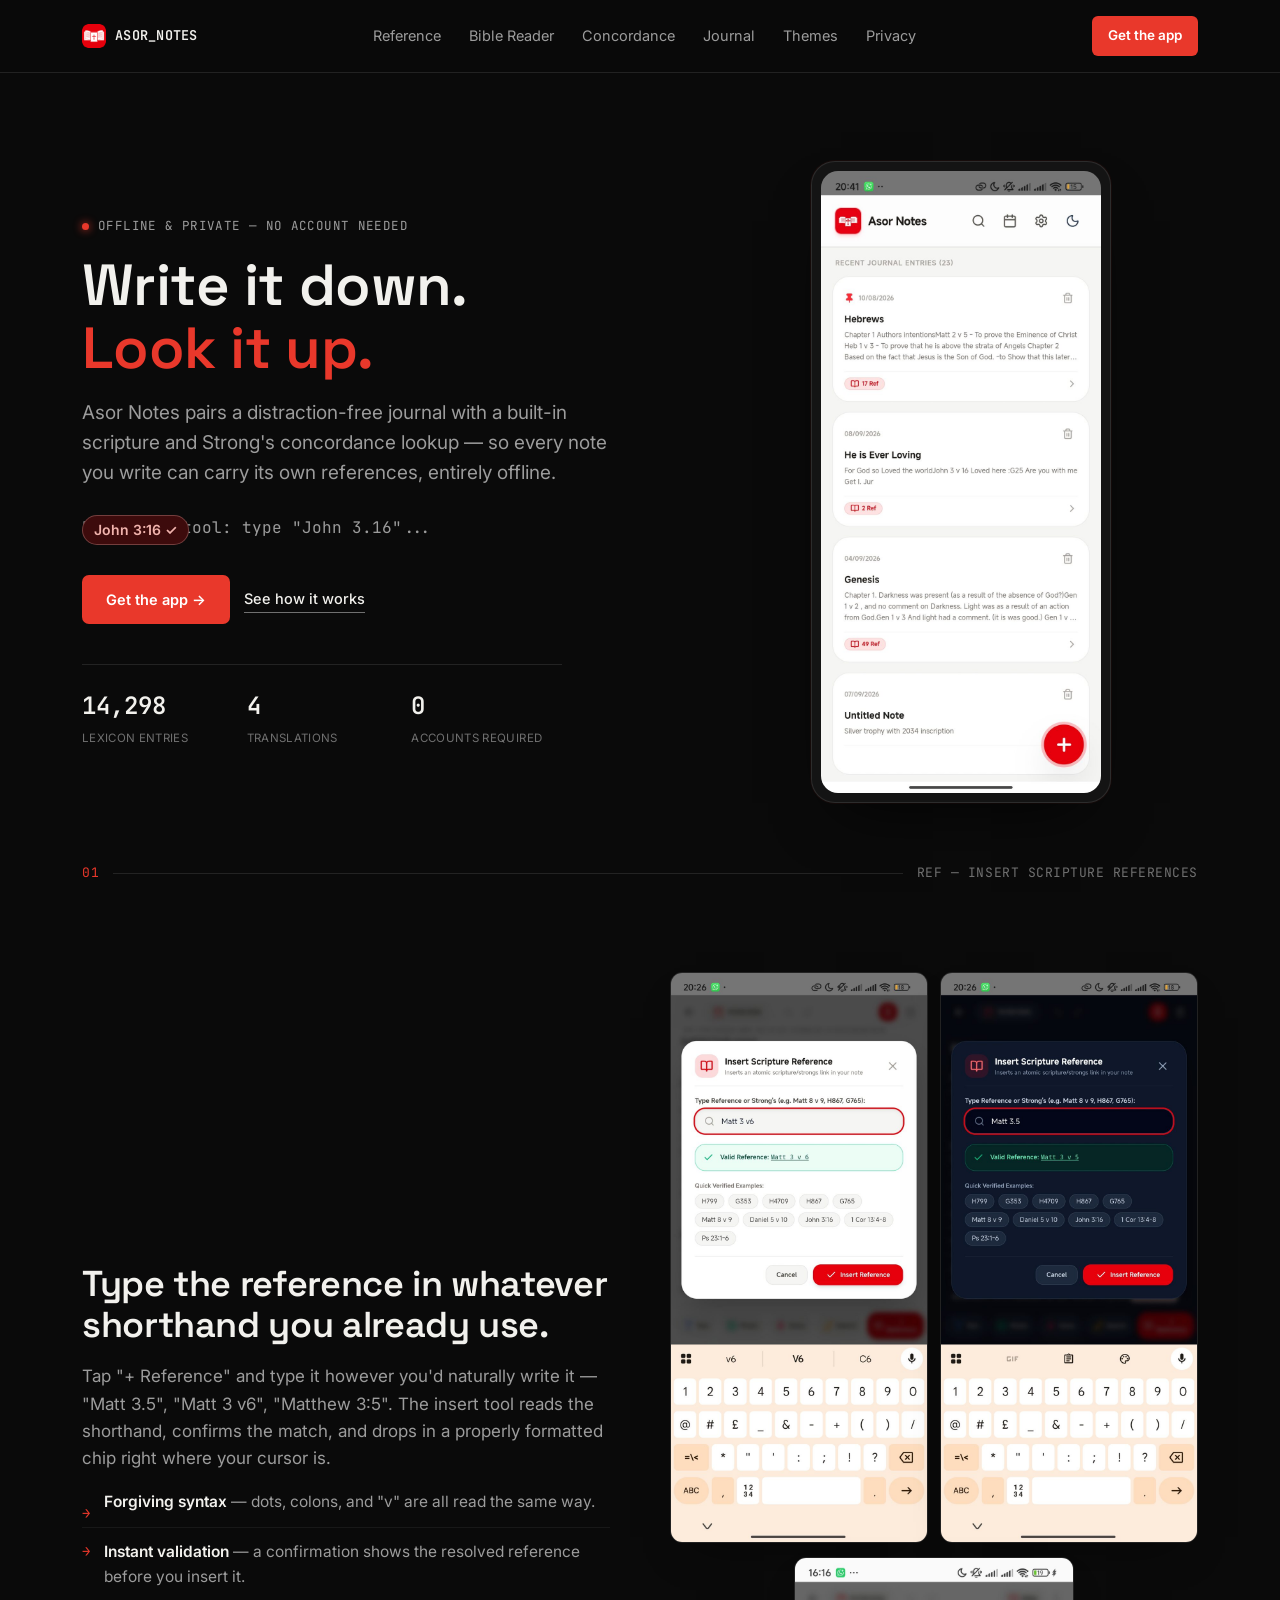
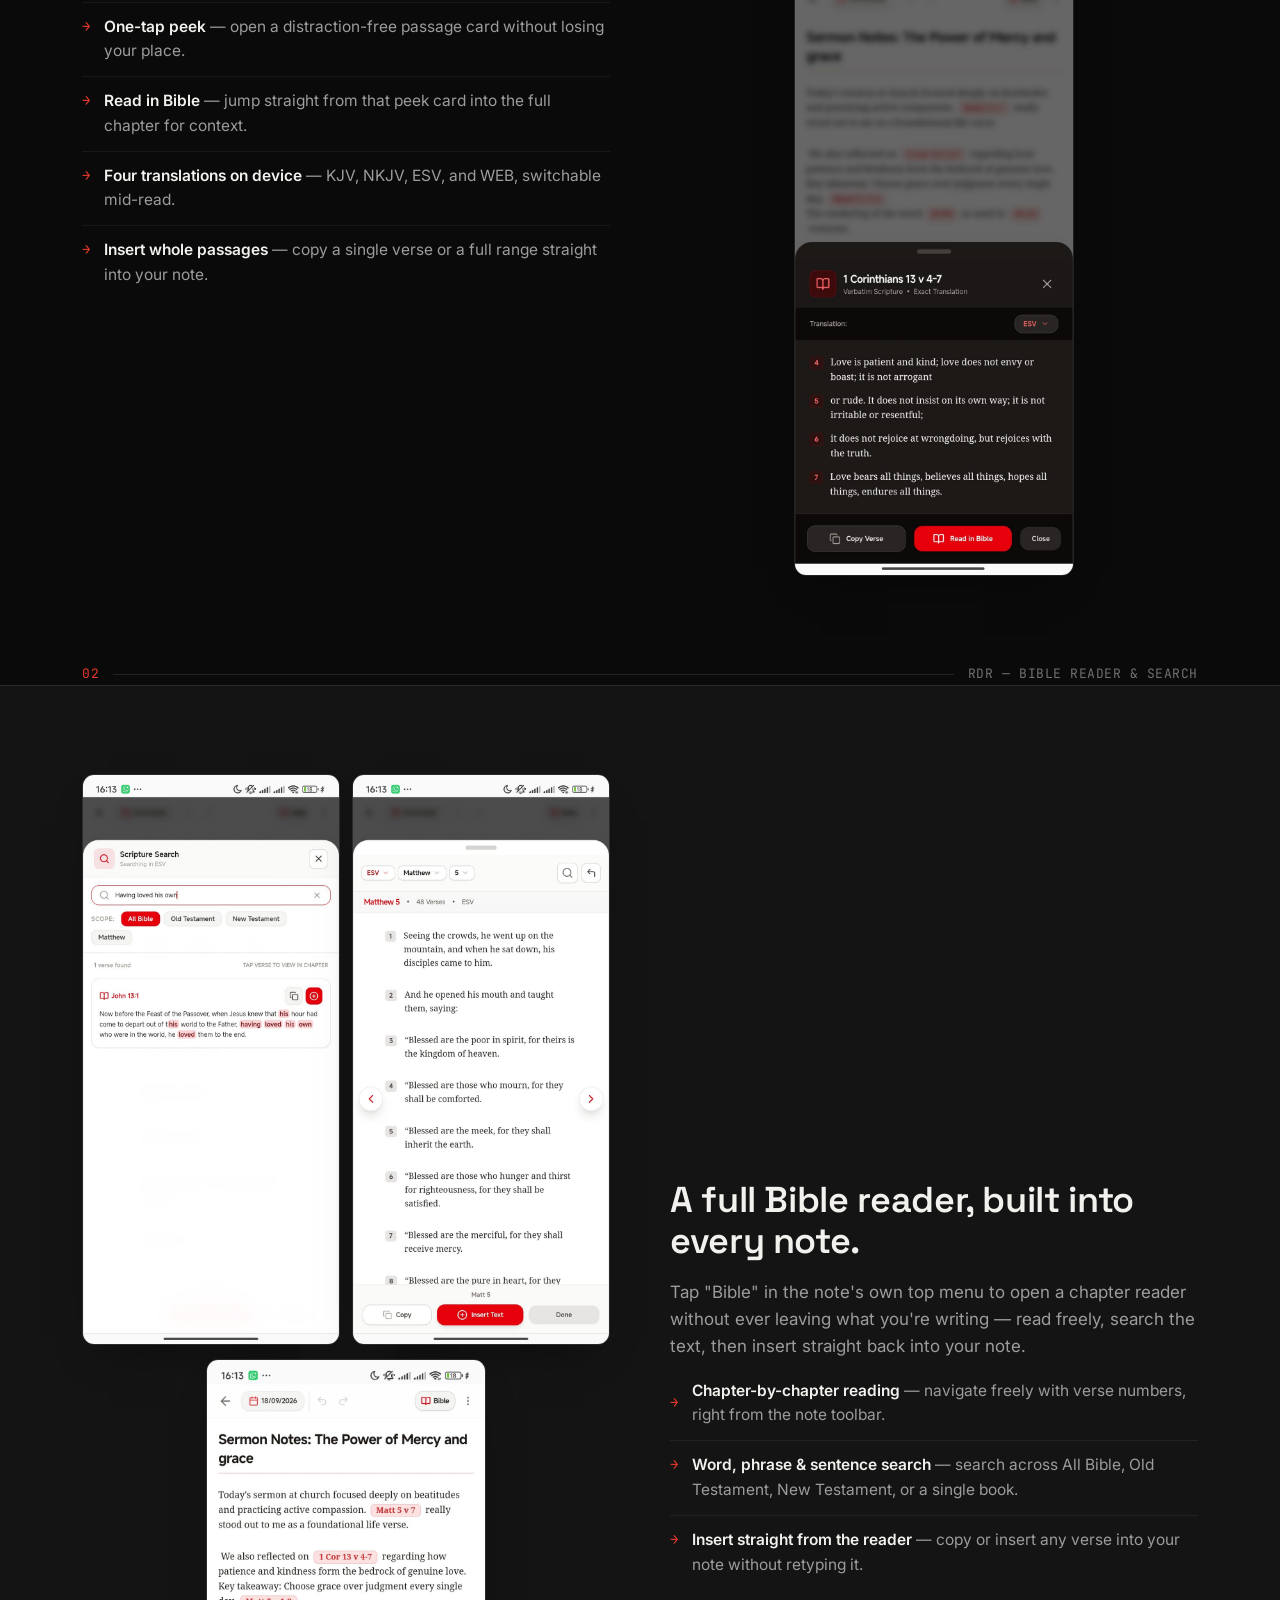
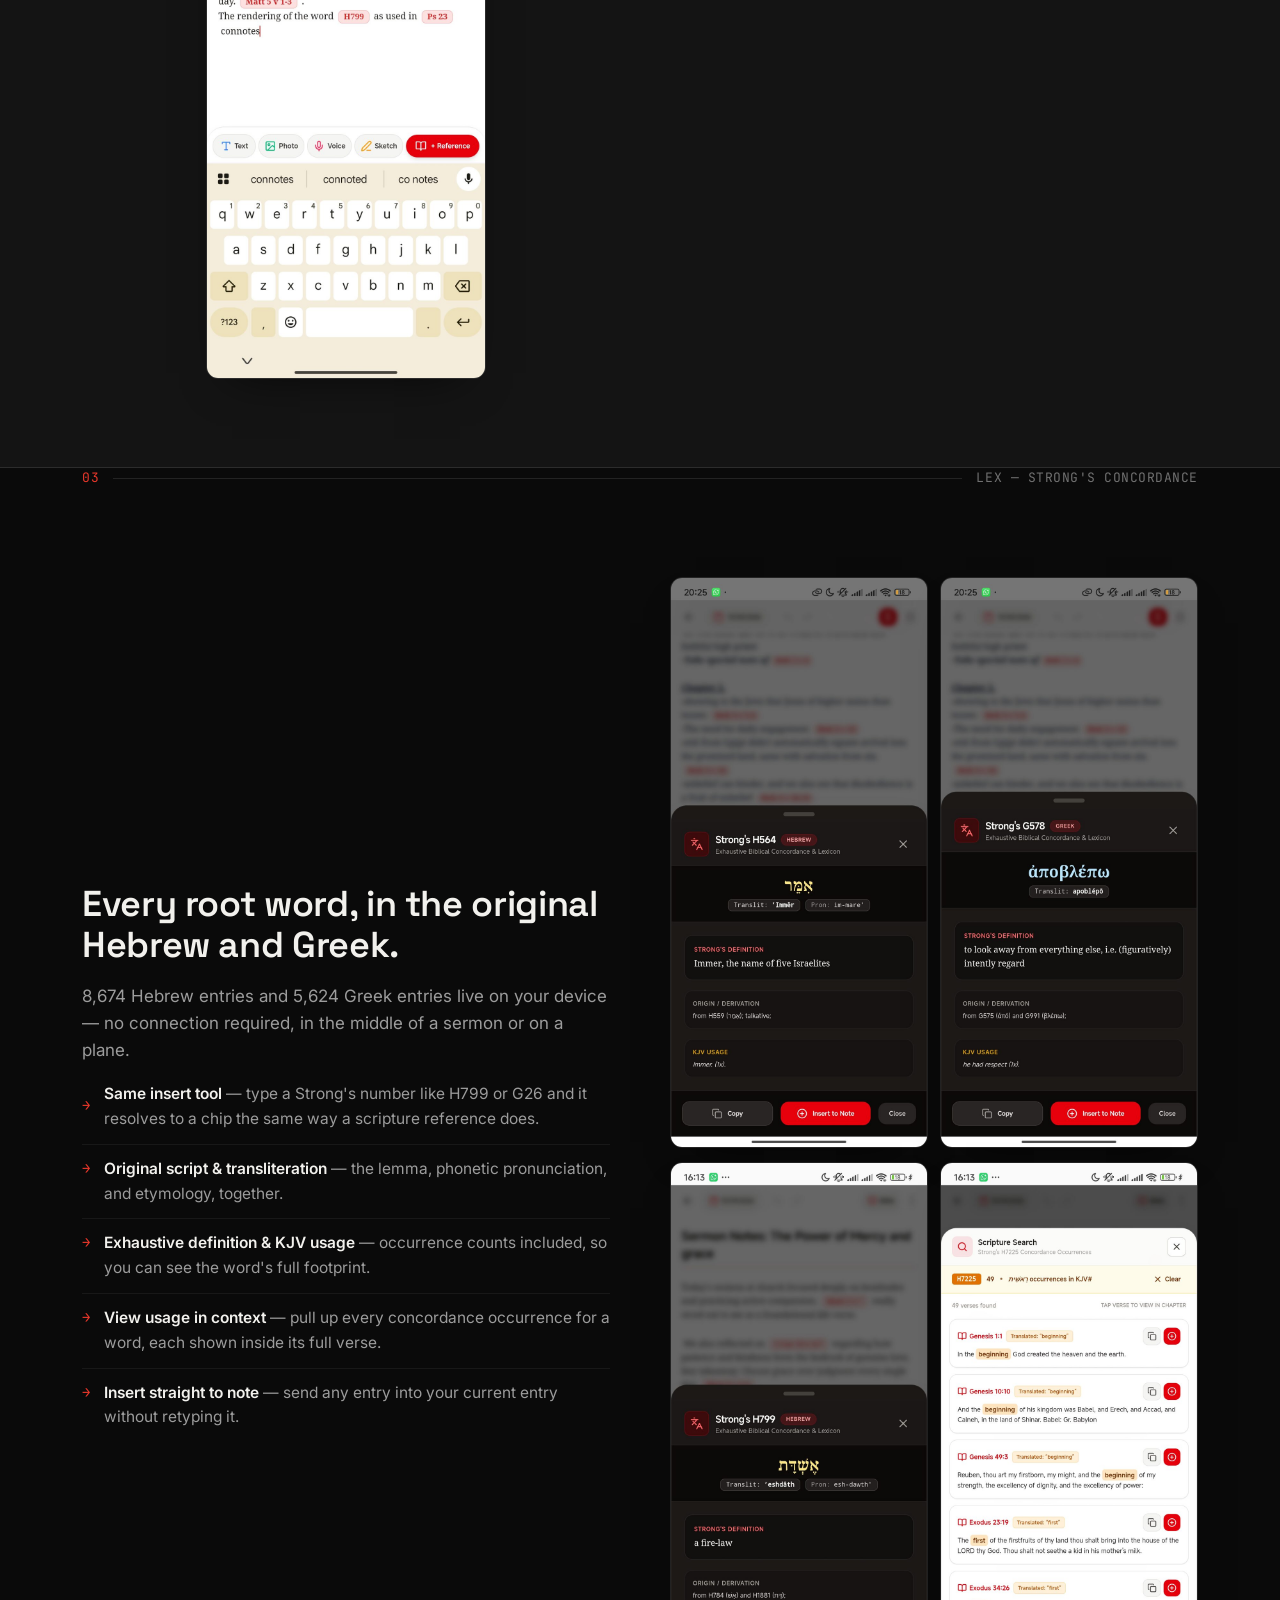
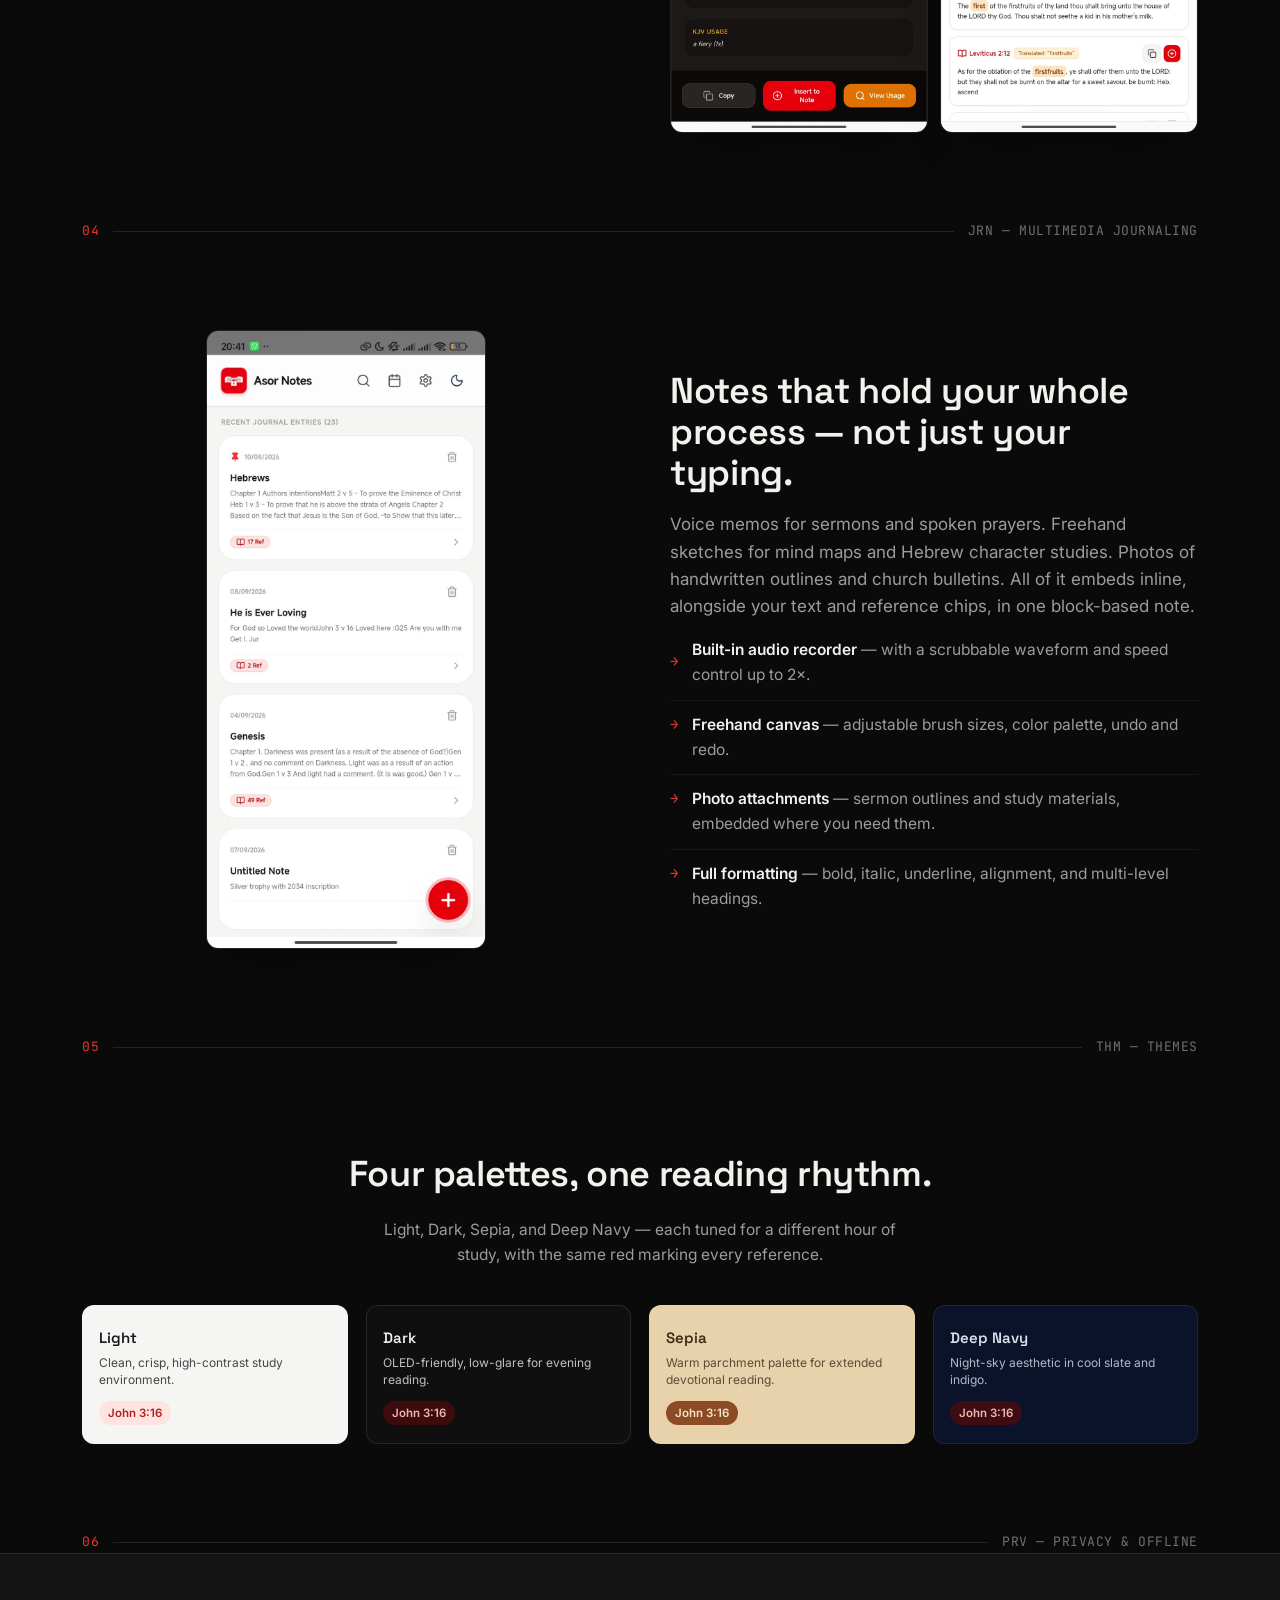
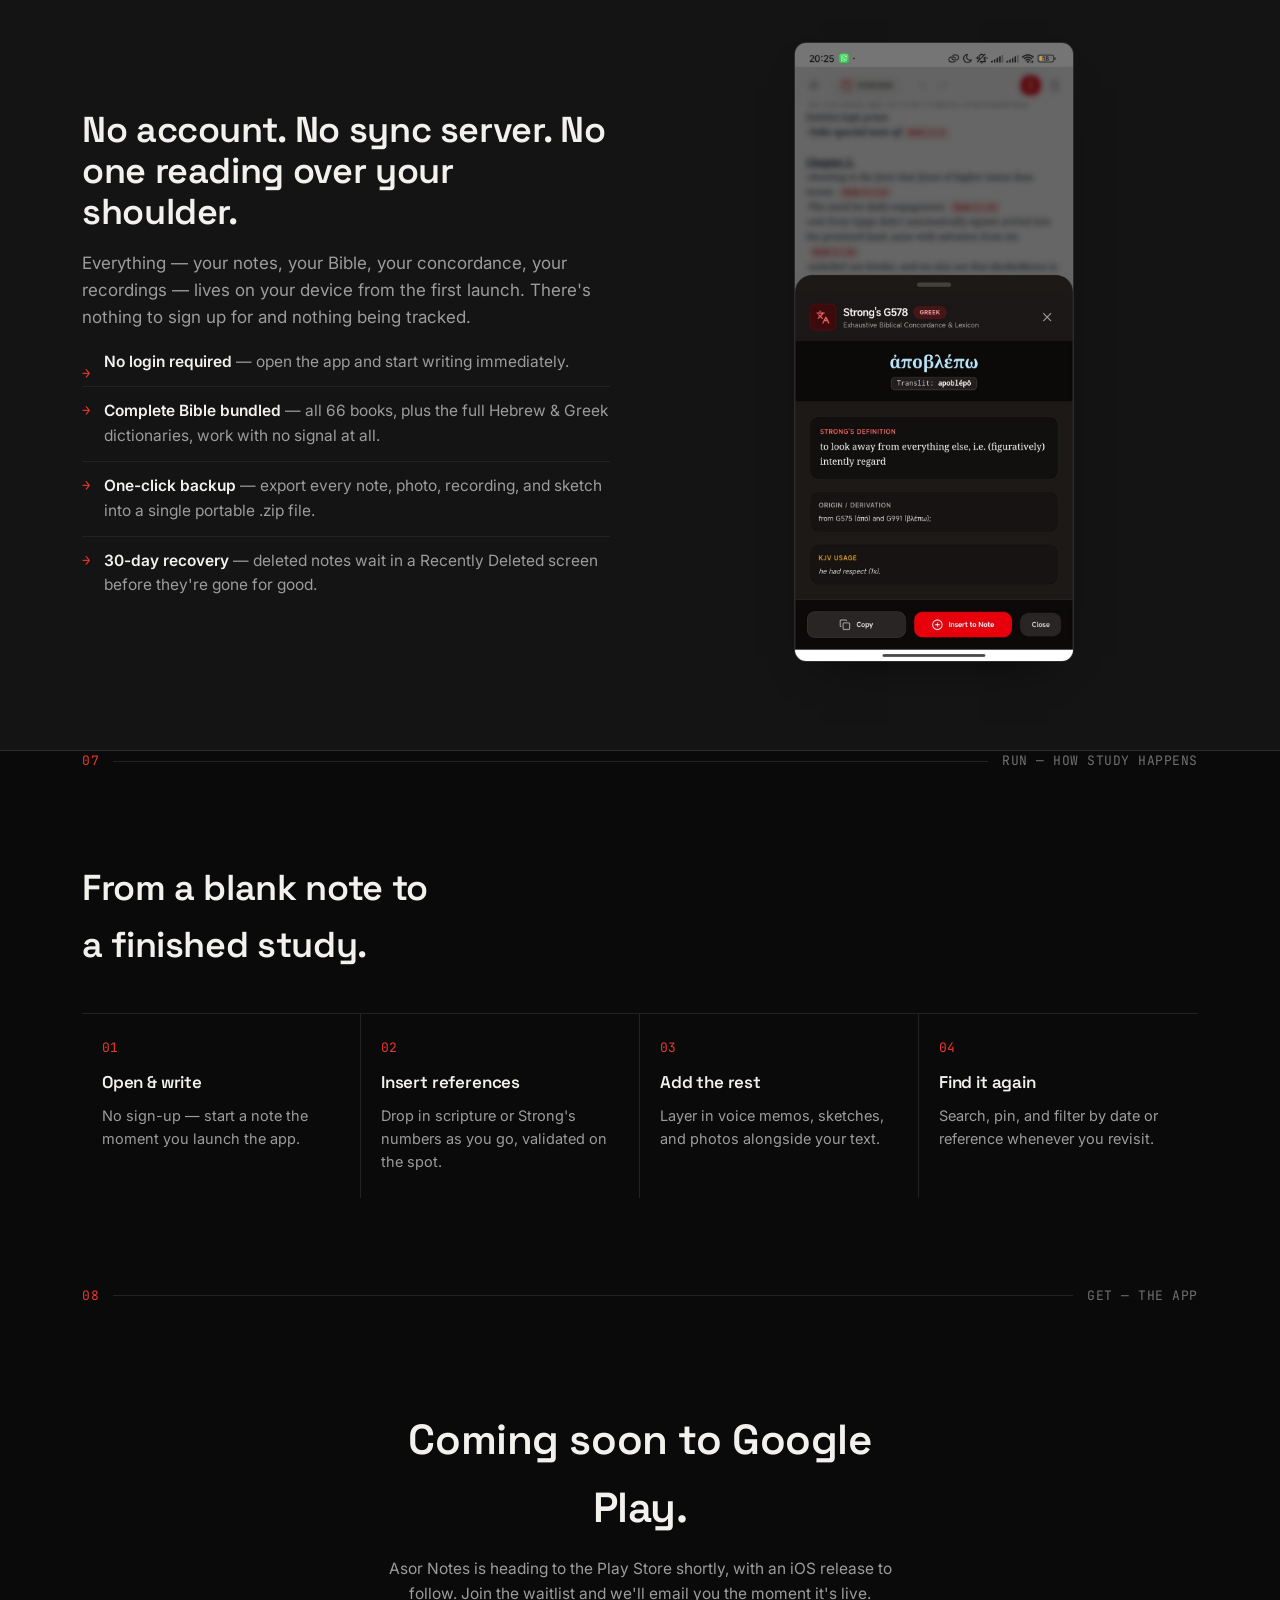
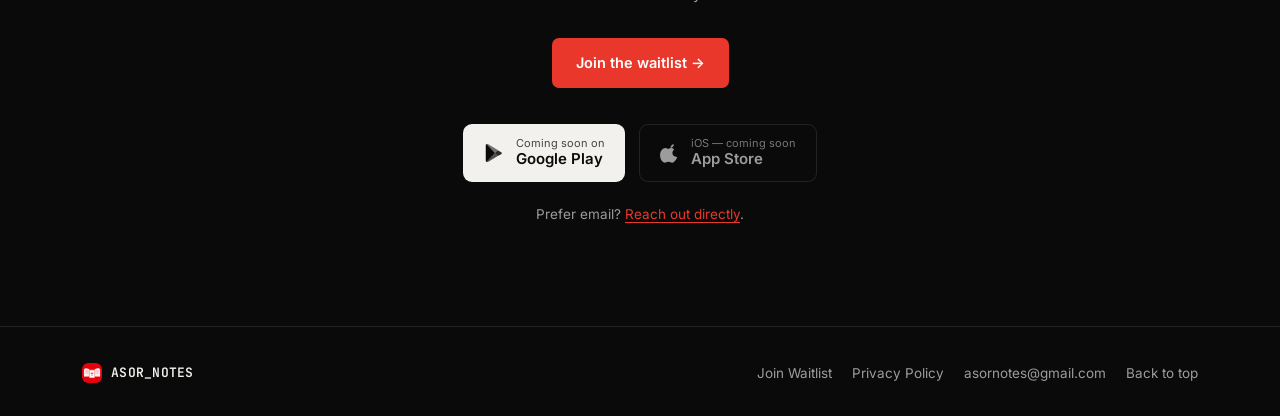
==== index.html @ 64858339 "Add files via upload" ====
<!DOCTYPE html>
<html lang="en">
<head>
<meta charset="UTF-8">
<meta name="viewport" content="width=device-width, initial-scale=1.0">
<title>Asor Notes — A Bible journal built for deep study</title>
<meta name="description" content="Asor Notes is an offline Bible journal with a built-in scripture and Strong's concordance lookup, and rich multimedia notes — 100% private, no account required.">
<link rel="icon" href="assets/logo.png">
<link rel="preconnect" href="https://fonts.googleapis.com">
<link rel="preconnect" href="https://fonts.gstatic.com" crossorigin>
<link href="https://fonts.googleapis.com/css2?family=Space+Grotesk:wght@500;600;700&family=Inter:wght@400;500;600&family=JetBrains+Mono:wght@500;600&display=swap" rel="stylesheet">
<link rel="stylesheet" href="styles.css">
</head>
<body>

<header class="site">
  <div class="nav">
    <a href="#top" class="brand"><img class="mark" src="assets/logo.png" alt="Asor Notes logo">ASOR_NOTES</a>
    <nav class="links">
      <a href="#scripture">Reference</a>
      <a href="#reader">Bible Reader</a>
      <a href="#lexicon">Concordance</a>
      <a href="#journal">Journal</a>
      <a href="#themes">Themes</a>
      <a href="#privacy">Privacy</a>
    </nav>
    <a class="nav-cta" href="#install">Get the app</a>
  </div>
</header>

<main id="top">

  <section class="hero">
    <div class="wrap">
      <div>
        <span class="status-line"><span class="dot"></span>offline &amp; private — no account needed</span>
        <h1>Write it down.<br><span class="accent">Look it up.</span></h1>
        <p class="lede">Asor Notes pairs a distraction-free journal with a built-in scripture and Strong's concordance lookup — so every note you write can carry its own references, entirely offline.</p>

        <div class="hero-detect" id="detectDemo" aria-hidden="true"></div>

        <div class="cta-row">
          <a class="btn-primary" href="#install">Get the app →</a>
          <a class="btn-ghost" href="#scripture">See how it works</a>
        </div>

        <div class="stat-row">
          <div class="stat"><div class="num">14,298</div><div class="lbl">Lexicon entries</div></div>
          <div class="stat"><div class="num">4</div><div class="lbl">Translations</div></div>
          <div class="stat"><div class="num">0</div><div class="lbl">Accounts required</div></div>
        </div>
      </div>
      <div class="hero-shot">
        <div class="phone">
          <img src="assets/home-notes-list.jpg" alt="Asor Notes journal list showing pinned entries on Hebrews, He is Ever Loving, and Genesis, each tagged with reference counts">
        </div>
      </div>
    </div>
  </section>

  <div class="timecode"><span class="tc-num">01</span><span class="tc-line"></span><span class="tc-label">REF — insert scripture references</span></div>

  <section class="feature" id="scripture">
    <div class="wrap">
      <div class="copy">
        <div class="head">
          <h2>Type the reference in whatever shorthand you already use.</h2>
          <p>Tap "+ Reference" and type it however you'd naturally write it — "Matt 3.5", "Matt 3 v6", "Matthew 3:5". The insert tool reads the shorthand, confirms the match, and drops in a properly formatted chip right where your cursor is.</p>
          <ul>
            <li><b>Forgiving syntax</b> — dots, colons, and "v" are all read the same way.</li>
            <li><b>Instant validation</b> — a confirmation shows the resolved reference before you insert it.</li>
            <li><b>One-tap peek</b> — open a distraction-free passage card without losing your place.</li>
            <li><b>Read in Bible</b> — jump straight from that peek card into the full chapter for context.</li>
            <li><b>Four translations on device</b> — KJV, NKJV, ESV, and WEB, switchable mid-read.</li>
            <li><b>Insert whole passages</b> — copy a single verse or a full range straight into your note.</li>
          </ul>
        </div>
      </div>
      <div class="media">
        <div class="shot-pair">
          <div class="shot-card"><img src="assets/scripture-ref-light.jpg" alt="Insert scripture reference dialog validating Matt 3 v6 in light mode"></div>
          <div class="shot-card"><img src="assets/scripture-ref-dark.jpg" alt="Insert scripture reference dialog validating Matt 3.5 in dark mode"></div>
        </div>
        <div class="shot-single" style="margin-top:14px;">
          <div class="shot-card">
            <img src="assets/scripture-peek-read-in-bible.jpg" alt="Scripture peek card for 1 Corinthians 13 v 4-7 in ESV with Copy Verse and Read in Bible buttons">
          </div>
        </div>
      </div>
    </div>
  </section>

  <div class="timecode"><span class="tc-num">02</span><span class="tc-line"></span><span class="tc-label">RDR — Bible reader &amp; search</span></div>

  <section class="feature reverse band" id="reader">
    <div class="wrap">
      <div class="copy">
        <div class="head">
          <h2>A full Bible reader, built into every note.</h2>
          <p>Tap "Bible" in the note's own top menu to open a chapter reader without ever leaving what you're writing — read freely, search the text, then insert straight back into your note.</p>
          <ul>
            <li><b>Chapter-by-chapter reading</b> — navigate freely with verse numbers, right from the note toolbar.</li>
            <li><b>Word, phrase &amp; sentence search</b> — search across All Bible, Old Testament, New Testament, or a single book.</li>
            <li><b>Insert straight from the reader</b> — copy or insert any verse into your note without retyping it.</li>
          </ul>
        </div>
      </div>
      <div class="media">
        <div class="shot-pair">
          <div class="shot-card"><img src="assets/bible-search-phrase.jpg" alt="Scripture search for the phrase Having loved his own, with All Bible, Old Testament, New Testament and book scope filters, returning John 13:1"></div>
          <div class="shot-card"><img src="assets/bible-reader-matthew5.jpg" alt="Full chapter Bible reader open to Matthew 5 in ESV with Insert Text, Copy and Done buttons"></div>
        </div>
        <div class="shot-single" style="margin-top:14px;">
          <div class="shot-card">
            <img src="assets/note-editor-bible-button.jpg" alt="Note editor top menu showing the Bible button that opens the in-app reader">
          </div>
        </div>
      </div>
    </div>
  </section>

  <div class="timecode"><span class="tc-num">03</span><span class="tc-line"></span><span class="tc-label">LEX — Strong's concordance</span></div>

  <section class="feature" id="lexicon">
    <div class="wrap">
      <div class="copy">
        <div class="head">
          <h2>Every root word, in the original Hebrew and Greek.</h2>
          <p>8,674 Hebrew entries and 5,624 Greek entries live on your device — no connection required, in the middle of a sermon or on a plane.</p>
          <ul>
            <li><b>Same insert tool</b> — type a Strong's number like H799 or G26 and it resolves to a chip the same way a scripture reference does.</li>
            <li><b>Original script &amp; transliteration</b> — the lemma, phonetic pronunciation, and etymology, together.</li>
            <li><b>Exhaustive definition &amp; KJV usage</b> — occurrence counts included, so you can see the word's full footprint.</li>
            <li><b>View usage in context</b> — pull up every concordance occurrence for a word, each shown inside its full verse.</li>
            <li><b>Insert straight to note</b> — send any entry into your current entry without retyping it.</li>
          </ul>
        </div>
      </div>
      <div class="media">
        <div class="shot-pair">
          <div class="shot-card"><img src="assets/lexicon-h564-dark.jpg" alt="Strong's H564 lexicon card for the Hebrew word Immer, with transliteration, definition, origin and KJV usage"></div>
          <div class="shot-card"><img src="assets/lexicon-g578-dark.jpg" alt="Strong's G578 lexicon card for the Greek word apoblepo, meaning to look away from everything else"></div>
        </div>
        <div class="shot-pair" style="margin-top:14px;">
          <div class="shot-card"><img src="assets/lexicon-view-usage-h799.jpg" alt="Strong's H799 lexicon card with Copy, Insert to Note, and View Usage buttons"></div>
          <div class="shot-card"><img src="assets/concordance-occurrences-context.jpg" alt="Strong's H7225 concordance occurrences shown in context across 49 verses, each tagged with its translated word"></div>
        </div>
      </div>
    </div>
  </section>

  <div class="timecode"><span class="tc-num">04</span><span class="tc-line"></span><span class="tc-label">JRN — multimedia journaling</span></div>

  <section class="feature reverse" id="journal">
    <div class="wrap">
      <div class="copy">
        <div class="head">
          <h2>Notes that hold your whole process — not just your typing.</h2>
          <p>Voice memos for sermons and spoken prayers. Freehand sketches for mind maps and Hebrew character studies. Photos of handwritten outlines and church bulletins. All of it embeds inline, alongside your text and reference chips, in one block-based note.</p>
          <ul>
            <li><b>Built-in audio recorder</b> — with a scrubbable waveform and speed control up to 2×.</li>
            <li><b>Freehand canvas</b> — adjustable brush sizes, color palette, undo and redo.</li>
            <li><b>Photo attachments</b> — sermon outlines and study materials, embedded where you need them.</li>
            <li><b>Full formatting</b> — bold, italic, underline, alignment, and multi-level headings.</li>
          </ul>
        </div>
      </div>
      <div class="media">
        <div class="shot-single">
          <div class="shot-card">
            <img src="assets/home-notes-list.jpg" alt="Journal entries list showing pinned Hebrews study with 17 references and Genesis study with 49 references">
          </div>
        </div>
      </div>
    </div>
  </section>

  <div class="timecode"><span class="tc-num">05</span><span class="tc-line"></span><span class="tc-label">THM — themes</span></div>

  <section class="themes" id="themes">
    <div class="wrap">
      <h2>Four palettes, one reading rhythm.</h2>
      <p class="lede">Light, Dark, Sepia, and Deep Navy — each tuned for a different hour of study, with the same red marking every reference.</p>
      <div class="swatch-grid">
        <div class="swatch light">
          <div class="name">Light</div>
          <div class="sample">Clean, crisp, high-contrast study environment.</div>
          <span class="chip-demo">John 3:16</span>
        </div>
        <div class="swatch dark">
          <div class="name">Dark</div>
          <div class="sample">OLED-friendly, low-glare for evening reading.</div>
          <span class="chip-demo">John 3:16</span>
        </div>
        <div class="swatch sepia">
          <div class="name">Sepia</div>
          <div class="sample">Warm parchment palette for extended devotional reading.</div>
          <span class="chip-demo">John 3:16</span>
        </div>
        <div class="swatch navyth">
          <div class="name">Deep Navy</div>
          <div class="sample">Night-sky aesthetic in cool slate and indigo.</div>
          <span class="chip-demo">John 3:16</span>
        </div>
      </div>
    </div>
  </section>

  <div class="timecode"><span class="tc-num">06</span><span class="tc-line"></span><span class="tc-label">PRV — privacy &amp; offline</span></div>

  <section class="feature band" id="privacy">
    <div class="wrap">
      <div class="copy">
        <div class="head">
          <h2>No account. No sync server. No one reading over your shoulder.</h2>
          <p>Everything — your notes, your Bible, your concordance, your recordings — lives on your device from the first launch. There's nothing to sign up for and nothing being tracked.</p>
          <ul>
            <li><b>No login required</b> — open the app and start writing immediately.</li>
            <li><b>Complete Bible bundled</b> — all 66 books, plus the full Hebrew &amp; Greek dictionaries, work with no signal at all.</li>
            <li><b>One-click backup</b> — export every note, photo, recording, and sketch into a single portable .zip file.</li>
            <li><b>30-day recovery</b> — deleted notes wait in a Recently Deleted screen before they're gone for good.</li>
          </ul>
        </div>
      </div>
      <div class="media">
        <div class="shot-single">
          <div class="shot-card"><img src="assets/lexicon-g578-dark.jpg" alt="Strong's concordance card, entirely available offline"></div>
        </div>
      </div>
    </div>
  </section>

  <div class="timecode"><span class="tc-num">07</span><span class="tc-line"></span><span class="tc-label">RUN — how study happens</span></div>

  <section class="process">
    <div class="wrap">
      <h2 style="font-size:clamp(24px,4.4vw,36px); max-width:16ch;">From a blank note to a finished study.</h2>
      <div class="process-grid">
        <div class="p-step">
          <div class="idx">01</div>
          <h3>Open &amp; write</h3>
          <p>No sign-up — start a note the moment you launch the app.</p>
        </div>
        <div class="p-step">
          <div class="idx">02</div>
          <h3>Insert references</h3>
          <p>Drop in scripture or Strong's numbers as you go, validated on the spot.</p>
        </div>
        <div class="p-step">
          <div class="idx">03</div>
          <h3>Add the rest</h3>
          <p>Layer in voice memos, sketches, and photos alongside your text.</p>
        </div>
        <div class="p-step">
          <div class="idx">04</div>
          <h3>Find it again</h3>
          <p>Search, pin, and filter by date or reference whenever you revisit.</p>
        </div>
      </div>
    </div>
  </section>

  <div class="timecode"><span class="tc-num">08</span><span class="tc-line"></span><span class="tc-label">GET — the app</span></div>

  <section class="install" id="install">
    <div class="wrap">
      <h2>Coming soon to Google Play.</h2>
      <p>Asor Notes is heading to the Play Store shortly, with an iOS release to follow. Join the waitlist and we'll email you the moment it's live.</p>

      <div class="cta-row" style="justify-content:center; margin-top:32px;">
        <a class="btn-primary" href="waitlist.html">Join the waitlist →</a>
      </div>

      <div class="store-row">
        <!-- TODO: replace "#" with the live Play Store listing URL once published -->
        <a class="btn-store" href="#" id="playStoreBtn">
          <svg viewBox="0 0 24 24" width="22" height="22" aria-hidden="true"><path fill="currentColor" d="M3.6 2.4c-.4.4-.6.9-.6 1.5v16.2c0 .6.2 1.1.6 1.5l.1.1L13 12.3v-.2L3.7 2.3l-.1.1z"></path><path fill="currentColor" d="M16.1 15.4l-3.1-3.1v-.2l3.1-3.1 3.7 2.1c1.1.6 1.1 1.6 0 2.2l-3.7 2.1z" opacity=".85"></path><path fill="currentColor" d="M16.1 15.4L13 12.3 3.7 21.6c.4.4 1 .4 1.6.1l10.8-6.3z" opacity=".7"></path><path fill="currentColor" d="M16.1 8.6L5.3 2.3c-.6-.3-1.2-.3-1.6.1L13 12.3l3.1-3.7z" opacity=".55"></path></svg>
          <span><small>Coming soon on</small>Google Play</span>
        </a>
        <span class="btn-store soon" aria-disabled="true">
          <svg viewBox="0 0 24 24" width="20" height="20" aria-hidden="true"><path fill="currentColor" d="M16.5 1.5c.1 1.1-.3 2.1-1 2.9-.7.8-1.8 1.5-2.9 1.4-.1-1.1.4-2.2 1-2.9.8-.8 2-1.4 2.9-1.4zM20.7 17c-.6 1.3-.9 1.9-1.7 3-1.1 1.6-2.6 3.6-4.5 3.6-1.7 0-2.1-1.1-4.4-1.1-2.3 0-2.7 1.1-4.4 1.1-1.9 0-3.3-1.8-4.4-3.4C-.8 16.2-.4 9.6 3.6 7c1-.7 2-.9 2.9-.9 1.3 0 2.4.9 3.2.9.8 0 2-1.1 3.6-1 .6 0 2.5.3 3.7 2-.1.1-2.2 1.3-2.1 3.9 0 3 2.6 4.1 2.8 4.1z"></path></svg>
          <span><small>iOS — coming soon</small>App Store</span>
        </span>
      </div>
      <p class="soon-note">Prefer email? <a href="mailto:asornotes@gmail.com?subject=Notify%20me%20-%20Asor%20Notes">Reach out directly</a>.</p>
    </div>
  </section>

</main>

<footer>
  <div class="wrap">
    <a href="#top" class="brand"><img class="mark" style="width:20px;height:20px;" src="assets/logo.png" alt="Asor Notes logo">ASOR_NOTES</a>
    <div class="foot-links">
      <a class="link" href="waitlist.html">Join Waitlist</a>
      <a class="link" href="privacy.html">Privacy Policy</a>
      <a class="link" href="mailto:asornotes@gmail.com">asornotes@gmail.com</a>
      <a class="link" href="#top">Back to top</a>
    </div>
  </div>
</footer>

<script>
  (function(){
    var el = document.getElementById('detectDemo');
    if(!el) return;
    var reduce = window.matchMedia('(prefers-reduced-motion: reduce)').matches;

    el.innerHTML = '<span class="plain">Reference tool: type "John 3.16"...</span>' +
                    '<span class="chip" id="chipReveal">John 3:16 ✓</span>';

    if(reduce){
      document.querySelector('.plain').classList.add('gone');
      document.getElementById('chipReveal').classList.add('on');
      return;
    }
    setTimeout(function(){
      var plain = el.querySelector('.plain');
      var chip = document.getElementById('chipReveal');
      plain.classList.add('gone');
      chip.classList.add('on');
    }, 1400);
  })();
</script>

</body>
</html>
---- styles.css ----
:root{
    --bg:#0A0A0A;
    --surface:#141414;
    --surface-2:#1B1B1B;
    --text:#F2F1ED;
    --text-dim:#9C9C9C;
    --text-dim-2:#707070;
    --red:#E9382B;
    --red-deep:#B3241D;
    --chip-bg:#3D0B0C;
    --chip-text:#F1B4AE;
    --line: rgba(255,255,255,0.10);
    --line-soft: rgba(255,255,255,0.06);
    --max:1180px;
  }
  *{box-sizing:border-box;}
  html{scroll-behavior:smooth;}
  body{
    margin:0;
    background:var(--bg);
    color:var(--text);
    font-family:'Inter', sans-serif;
    font-size:16px;
    line-height:1.6;
    -webkit-font-smoothing:antialiased;
    overflow-x:hidden;
  }
  img{ max-width:100%; display:block; }
  ::selection{ background: var(--red); color:#fff; }
  a{ color:inherit; }
  h1,h2,h3{
    font-family:'Space Grotesk', sans-serif;
    font-weight:600;
    letter-spacing:-0.01em;
    margin:0;
    color:var(--text);
  }
  @media (prefers-reduced-motion: reduce){
    *{ animation-duration:0.01ms !important; animation-iteration-count:1 !important; transition-duration:0.01ms !important; }
  }
  :focus-visible{ outline:2px solid var(--red); outline-offset:3px; }

  .wrap{ max-width:var(--max); margin:0 auto; padding:0 20px; }
  @media (min-width:640px){ .wrap{ padding:0 32px; } }

  /* ---------- Nav ---------- */
  header.site{
    position:sticky; top:0; z-index:40;
    background:rgba(10,10,10,0.86);
    backdrop-filter: blur(8px);
    border-bottom:1px solid var(--line);
  }
  .nav{
    max-width:var(--max); margin:0 auto; padding:14px 20px;
    display:flex; align-items:center; justify-content:space-between; gap:12px;
  }
  @media (min-width:640px){ .nav{ padding:16px 32px; } }
  .brand{
    display:flex; align-items:center; gap:9px;
    font-family:'JetBrains Mono', monospace; font-weight:600; font-size:13.5px;
    letter-spacing:0.02em;
    color:var(--text); text-decoration:none; text-transform:uppercase;
  }
  .brand .mark{ width:24px; height:24px; border-radius:6px; flex-shrink:0; }
  nav.links{ display:none; gap:28px; font-family:'Inter',sans-serif; font-size:14.5px; }
  nav.links a{ text-decoration:none; color:var(--text-dim); transition:color .15s ease; }
  nav.links a:hover{ color:var(--text); }
  @media (min-width:900px){ nav.links{ display:flex; } }
  .nav-cta{
    font-size:13.5px; padding:9px 16px; border-radius:6px;
    background:var(--red); color:#fff !important;
    text-decoration:none; font-family:'Inter',sans-serif; font-weight:600;
    white-space:nowrap; flex-shrink:0;
    transition: background .15s ease;
  }
  .nav-cta:hover{ background:var(--red-deep); }

  /* ---------- Timecode section label ---------- */
  .timecode{
    display:flex; align-items:center; gap:14px;
    max-width:var(--max); margin:0 auto; padding:0 20px;
    font-family:'JetBrains Mono', monospace; font-size:12.5px;
    color:var(--text-dim-2); letter-spacing:0.04em; text-transform:uppercase;
  }
  @media (min-width:640px){ .timecode{ padding:0 32px; font-size:13px; } }
  .timecode .tc-num{ color:var(--red); flex-shrink:0; }
  .timecode .tc-line{ flex:1; height:1px; background:var(--line); }
  .timecode .tc-label{ flex-shrink:0; white-space:nowrap; overflow:hidden; text-overflow:ellipsis; }

  /* ---------- Hero ---------- */
  .hero{ padding:52px 0 44px; }
  @media (min-width:900px){ .hero{ padding:88px 0 60px; } }
  .hero .wrap{ display:grid; grid-template-columns:1fr; gap:36px; }
  @media (min-width:900px){ .hero .wrap{ grid-template-columns:1.05fr 0.85fr; gap:56px; align-items:center; } }

  .status-line{
    display:flex; align-items:center; gap:9px;
    font-family:'JetBrains Mono', monospace; font-size:12.5px; color:var(--text-dim);
    letter-spacing:0.03em; text-transform:uppercase; margin-bottom:18px;
  }
  .status-line .dot{ width:7px; height:7px; border-radius:50%; background:var(--red); flex-shrink:0; box-shadow:0 0 8px var(--red); }

  .hero h1{
    font-size:clamp(32px, 7vw, 58px);
    line-height:1.08;
  }
  .hero h1 .accent{ color:var(--red); }
  .hero p.lede{
    font-size:clamp(16px, 2vw, 19px); color:var(--text-dim); max-width:46ch; margin-top:18px;
  }

  .hero-detect{
    margin-top:26px; font-family:'JetBrains Mono', monospace; font-size:clamp(14px,2vw,16px);
    color:var(--text-dim); min-height:30px; position:relative;
  }
  .hero-detect .chip{
    display:inline-block; padding:3px 11px; border-radius:20px;
    background: var(--chip-bg); color:var(--chip-text); border:1px solid rgba(241,180,174,0.3);
    font-family:'Inter', sans-serif; font-size:14px; font-weight:600;
    opacity:0; transform: translateY(3px) scale(0.94);
    transition: opacity .5s ease, transform .5s cubic-bezier(.2,.9,.3,1.2);
  }
  .hero-detect .chip.on{ opacity:1; transform:translateY(0) scale(1); }
  .hero-detect .plain{ transition: opacity .35s ease; }
  .hero-detect .plain.gone{ opacity:0; position:absolute; }

  .cta-row{ margin-top:30px; display:flex; gap:14px; flex-wrap:wrap; align-items:center; }
  .btn-primary{
    background:var(--red); color:#fff; text-decoration:none;
    padding:13px 24px; border-radius:7px; font-family:'Inter',sans-serif; font-weight:600; font-size:14.5px;
    display:inline-block; transition: background .15s ease, transform .15s ease;
  }
  .btn-primary:hover{ background:var(--red-deep); transform: translateY(-1px); }
  .btn-ghost{
    color:var(--text); text-decoration:none; font-family:'Inter',sans-serif; font-weight:500; font-size:14.5px;
    border-bottom:1px solid var(--text-dim-2); padding-bottom:2px;
  }
  .btn-ghost:hover{ color:var(--red); border-color:var(--red); }

  .stat-row{
    margin-top:40px; display:grid; grid-template-columns:repeat(3,1fr); gap:14px;
    border-top:1px solid var(--line); padding-top:22px; max-width:480px;
  }
  .stat-row .stat .num{ font-family:'JetBrains Mono',monospace; font-size:clamp(18px,3.5vw,24px); color:var(--text); font-weight:600; }
  .stat-row .stat .lbl{ font-size:11.5px; color:var(--text-dim-2); text-transform:uppercase; letter-spacing:0.03em; margin-top:3px; }

  .hero-shot{ display:flex; justify-content:center; }
  .phone{
    width:min(300px, 78vw);
    border-radius:24px;
    background:var(--surface);
    border:1px solid var(--line);
    padding:9px;
    box-shadow: 0 30px 60px -30px rgba(0,0,0,0.8), 0 0 0 1px rgba(233,56,43,0.06);
  }
  .phone img{ border-radius:17px; }

  /* ---------- Feature sections ---------- */
  section.feature{ padding:52px 0; }
  @media (min-width:900px){ section.feature{ padding:88px 0; } }
  section.feature .wrap{ display:grid; grid-template-columns:1fr; gap:30px; }
  @media (min-width:900px){ section.feature .wrap{ grid-template-columns:1fr 1fr; gap:60px; align-items:center; } }
  .feature .wrap > .copy{ order:1; }
  .feature .wrap > .media{ order:2; }
  @media (min-width:900px){
    section.feature.reverse .wrap > .copy{ order:2; }
    section.feature.reverse .wrap > .media{ order:1; }
  }

  .feature .head{ margin-top:16px; }
  .feature h2{ font-size:clamp(24px, 4.4vw, 36px); line-height:1.14; margin-bottom:14px; }
  .feature p{ color:var(--text-dim); font-size:clamp(15px,1.8vw,17px); max-width:48ch; }
  .feature ul{ margin:18px 0 0; padding:0; list-style:none; }
  .feature ul li{
    padding:12px 0 12px 22px; position:relative; color:var(--text-dim); font-size:15.5px;
    border-top:1px solid var(--line-soft);
  }
  .feature ul li:first-child{ border-top:none; padding-top:0; }
  .feature ul li::before{
    content:"→"; position:absolute; left:0; top:12px; color:var(--red); font-family:'JetBrains Mono',monospace; font-size:14px;
  }
  .feature ul li b{ color:var(--text); font-weight:600; }

  .shot-pair{ display:grid; grid-template-columns:1fr 1fr; gap:12px; }
  .shot-card{
    border-radius:12px; overflow:hidden;
    border:1px solid var(--line);
    box-shadow: 0 20px 44px -26px rgba(0,0,0,0.7);
  }
  .shot-single{ display:flex; justify-content:center; }
  .shot-single .shot-card{ max-width:280px; width:100%; }

  /* ---------- Alt surface band ---------- */
  section.band{ background:var(--surface); border-top:1px solid var(--line); border-bottom:1px solid var(--line); }

  /* ---------- Themes ---------- */
  section.themes{ padding:52px 0; text-align:center; }
  @media (min-width:900px){ section.themes{ padding:88px 0; } }
  section.themes h2{ font-size:clamp(24px,4.4vw,36px); }
  section.themes p.lede{ color:var(--text-dim); max-width:52ch; margin:14px auto 0; font-size:15.5px; }
  .swatch-grid{ margin-top:38px; display:grid; grid-template-columns:repeat(2,1fr); gap:14px; }
  @media (min-width:640px){ .swatch-grid{ grid-template-columns:repeat(4,1fr); gap:18px; } }
  .swatch{
    border-radius:12px; padding:20px 16px 18px; text-align:left;
    border:1px solid rgba(255,255,255,0.08);
  }
  .swatch .name{ font-family:'Space Grotesk',sans-serif; font-weight:600; font-size:15px; margin-bottom:5px; }
  .swatch .sample{ font-size:12px; opacity:0.8; line-height:1.4; }
  .swatch .chip-demo{
    display:inline-block; margin-top:12px; font-size:11.5px; padding:3px 9px; border-radius:14px;
    font-family:'Inter',sans-serif; font-weight:600;
  }
  .swatch.light{ background:#F5F5F3; color:#1A1A1A; }
  .swatch.light .chip-demo{ background:#FFE3E0; color:#AE241C; }
  .swatch.dark{ background:#0F0F0F; color:#EDEDED; border-color:rgba(255,255,255,0.1); }
  .swatch.dark .chip-demo{ background:#3D0B0C; color:#F1B4AE; }
  .swatch.sepia{ background:#E7D2AC; color:#3B2A17; }
  .swatch.sepia .chip-demo{ background:#8C4B24; color:#F3E4C9; }
  .swatch.navyth{ background:#0B132A; color:#DCE1EF; }
  .swatch.navyth .chip-demo{ background:#3E0D13; color:#F1B4AE; }

  /* ---------- Process ---------- */
  section.process{ padding:52px 0; }
  @media (min-width:900px){ section.process{ padding:88px 0; } }
  .process-grid{
    margin-top:38px; display:grid; grid-template-columns:1fr; gap:0;
    border-top:1px solid var(--line);
  }
  @media (min-width:700px){ .process-grid{ grid-template-columns:repeat(4,1fr); gap:0; } }
  .p-step{
    padding:22px 18px 22px 0; border-bottom:1px solid var(--line);
  }
  @media (min-width:700px){
    .p-step{ border-right:1px solid var(--line); border-bottom:none; padding:24px 20px; }
    .p-step:last-child{ border-right:none; }
  }
  .p-step .idx{ font-family:'JetBrains Mono',monospace; color:var(--red); font-size:13px; }
  .p-step h3{ font-size:17px; margin:10px 0 8px; }
  .p-step p{ color:var(--text-dim); font-size:14.5px; margin:0; }

  /* ---------- Install / GET ---------- */
  section.install{ padding:60px 0; text-align:center; }
  @media (min-width:900px){ section.install{ padding:100px 0; } }
  .install h2{ font-size:clamp(26px,5vw,42px); max-width:20ch; margin:0 auto; }
  .install p{ color:var(--text-dim); max-width:54ch; margin:16px auto 0; font-size:15.5px; }
  .store-row{ margin:36px auto 0; display:flex; gap:14px; justify-content:center; flex-wrap:wrap; }
  .btn-store{
    display:flex; align-items:center; gap:11px;
    padding:12px 20px; border-radius:9px;
    font-family:'Inter',sans-serif; text-decoration:none;
    background:var(--text); color:var(--bg);
    transition: background .15s ease, transform .15s ease;
  }
  a.btn-store:hover{ background:var(--red); color:#fff; transform: translateY(-1px); }
  .btn-store span{ display:flex; flex-direction:column; line-height:1.25; text-align:left; font-size:15px; font-weight:600; }
  .btn-store small{ font-size:11px; font-weight:400; opacity:0.75; text-transform:none; }
  .btn-store.soon{ background:transparent; color:var(--text-dim); border:1px solid var(--line); cursor:default; }
  .soon-note{ margin-top:22px !important; font-family:'Inter',sans-serif; font-size:13.5px !important; }
  .soon-note a{ color:var(--red); text-decoration:underline; text-underline-offset:3px; }

  /* ---------- Footer ---------- */
  footer{ padding:36px 0 32px; font-family:'Inter',sans-serif; font-size:13.5px; color:var(--text-dim); border-top:1px solid var(--line); }
  footer .wrap{ display:flex; justify-content:space-between; align-items:center; flex-wrap:wrap; gap:14px; }
  footer .brand{ font-size:13px; }
  footer .foot-links{ display:flex; gap:20px; }
  footer a.link{ color:var(--text-dim); text-decoration:none; }
  footer a.link:hover{ color:var(--red); }

/* ---------- Legal / Privacy Policy page ---------- */
.legal{ padding:44px 0 80px; }
@media (min-width:900px){ .legal{ padding:56px 0 100px; } }
.legal .wrap{ max-width:760px; }
.back-link{
  display:inline-flex; align-items:center; gap:8px;
  font-family:'JetBrains Mono', monospace; font-size:12.5px; color:var(--text-dim);
  text-decoration:none; margin-bottom:28px; letter-spacing:0.02em;
}
.back-link:hover{ color:var(--red); }
.legal h1{ font-size:clamp(28px, 6vw, 44px); line-height:1.1; margin-bottom:18px; }
.legal .meta{
  font-family:'JetBrains Mono', monospace; font-size:12.5px; color:var(--text-dim);
  border-top:1px solid var(--line); border-bottom:1px solid var(--line);
  padding:16px 0; margin-bottom:40px; display:grid; gap:6px;
}
.legal .meta strong{ color:var(--text); font-weight:600; }
.legal section.clause{ margin-top:40px; }
.legal section.clause:first-of-type{ margin-top:0; }
.legal h2{
  font-size:clamp(18px,2.6vw,21px); display:flex; align-items:baseline; gap:10px;
  border-top:1px solid var(--line-soft); padding-top:24px;
}
.legal section.clause:first-of-type h2{ border-top:none; padding-top:0; }
.legal h2 .n{ font-family:'JetBrains Mono', monospace; color:var(--red); font-size:14px; flex-shrink:0; }
.legal p{ color:var(--text-dim); font-size:15.5px; margin-top:12px; line-height:1.7; }
.legal ul{ margin:14px 0 0; padding:0; list-style:none; }
.legal ul li{
  padding:9px 0 9px 20px; position:relative; color:var(--text-dim); font-size:15px;
  border-top:1px solid var(--line-soft);
}
.legal ul li:first-child{ border-top:none; padding-top:0; }
.legal ul li::before{ content:"—"; position:absolute; left:0; color:var(--red); }
.legal ul li b{ color:var(--text); font-weight:600; }
.legal a.inline{ color:var(--red); text-decoration:underline; text-underline-offset:3px; }

/* ---------- Waitlist page ---------- */
.waitlist-hero{ padding:56px 0 40px; text-align:center; }
@media (min-width:900px){ .waitlist-hero{ padding:80px 0 56px; } }
.waitlist-hero .wrap{ max-width:560px; }
.waitlist-hero h1{ font-size:clamp(28px, 6vw, 44px); line-height:1.12; }
.waitlist-hero p.lede{ color:var(--text-dim); font-size:15.5px; margin-top:16px; }

.waitlist-form{
  display:flex; gap:10px; max-width:440px; margin:30px auto 0; flex-wrap:wrap; justify-content:center;
}
.waitlist-form input[type="email"]{
  flex:1 1 230px; padding:13px 16px; border-radius:8px; border:1px solid var(--line);
  background:var(--surface); color:var(--text); font-family:'Inter',sans-serif; font-size:15px;
}
.waitlist-form input[type="email"]::placeholder{ color:var(--text-dim-2); }
.waitlist-form input[type="email"]:focus{ outline:2px solid var(--red); outline-offset:2px; border-color:var(--red); }
.waitlist-form button{
  background:var(--red); color:#fff; border:none; padding:13px 22px; border-radius:8px;
  font-family:'Inter',sans-serif; font-weight:600; font-size:14.5px; cursor:pointer;
  transition: background .15s ease;
}
.waitlist-form button:hover{ background:var(--red-deep); }
.waitlist-form button:disabled{ opacity:0.6; cursor:default; }
.hp-field{ position:absolute; left:-9999px; width:1px; height:1px; overflow:hidden; }

.waitlist-status{
  margin-top:18px; font-family:'JetBrains Mono', monospace; font-size:13.5px; min-height:18px;
}
.waitlist-status.ok{ color:#8FD99B; }
.waitlist-status.err{ color:#F0958B; }

.waitlist-note{ margin-top:18px; font-size:13px; color:var(--text-dim-2); }
.waitlist-note a{ color:var(--text-dim); text-decoration:underline; text-underline-offset:3px; }

.waitlist-store-note{
  margin-top:48px; padding-top:32px; border-top:1px solid var(--line);
  font-family:'JetBrains Mono', monospace; font-size:12.5px; color:var(--text-dim-2);
}
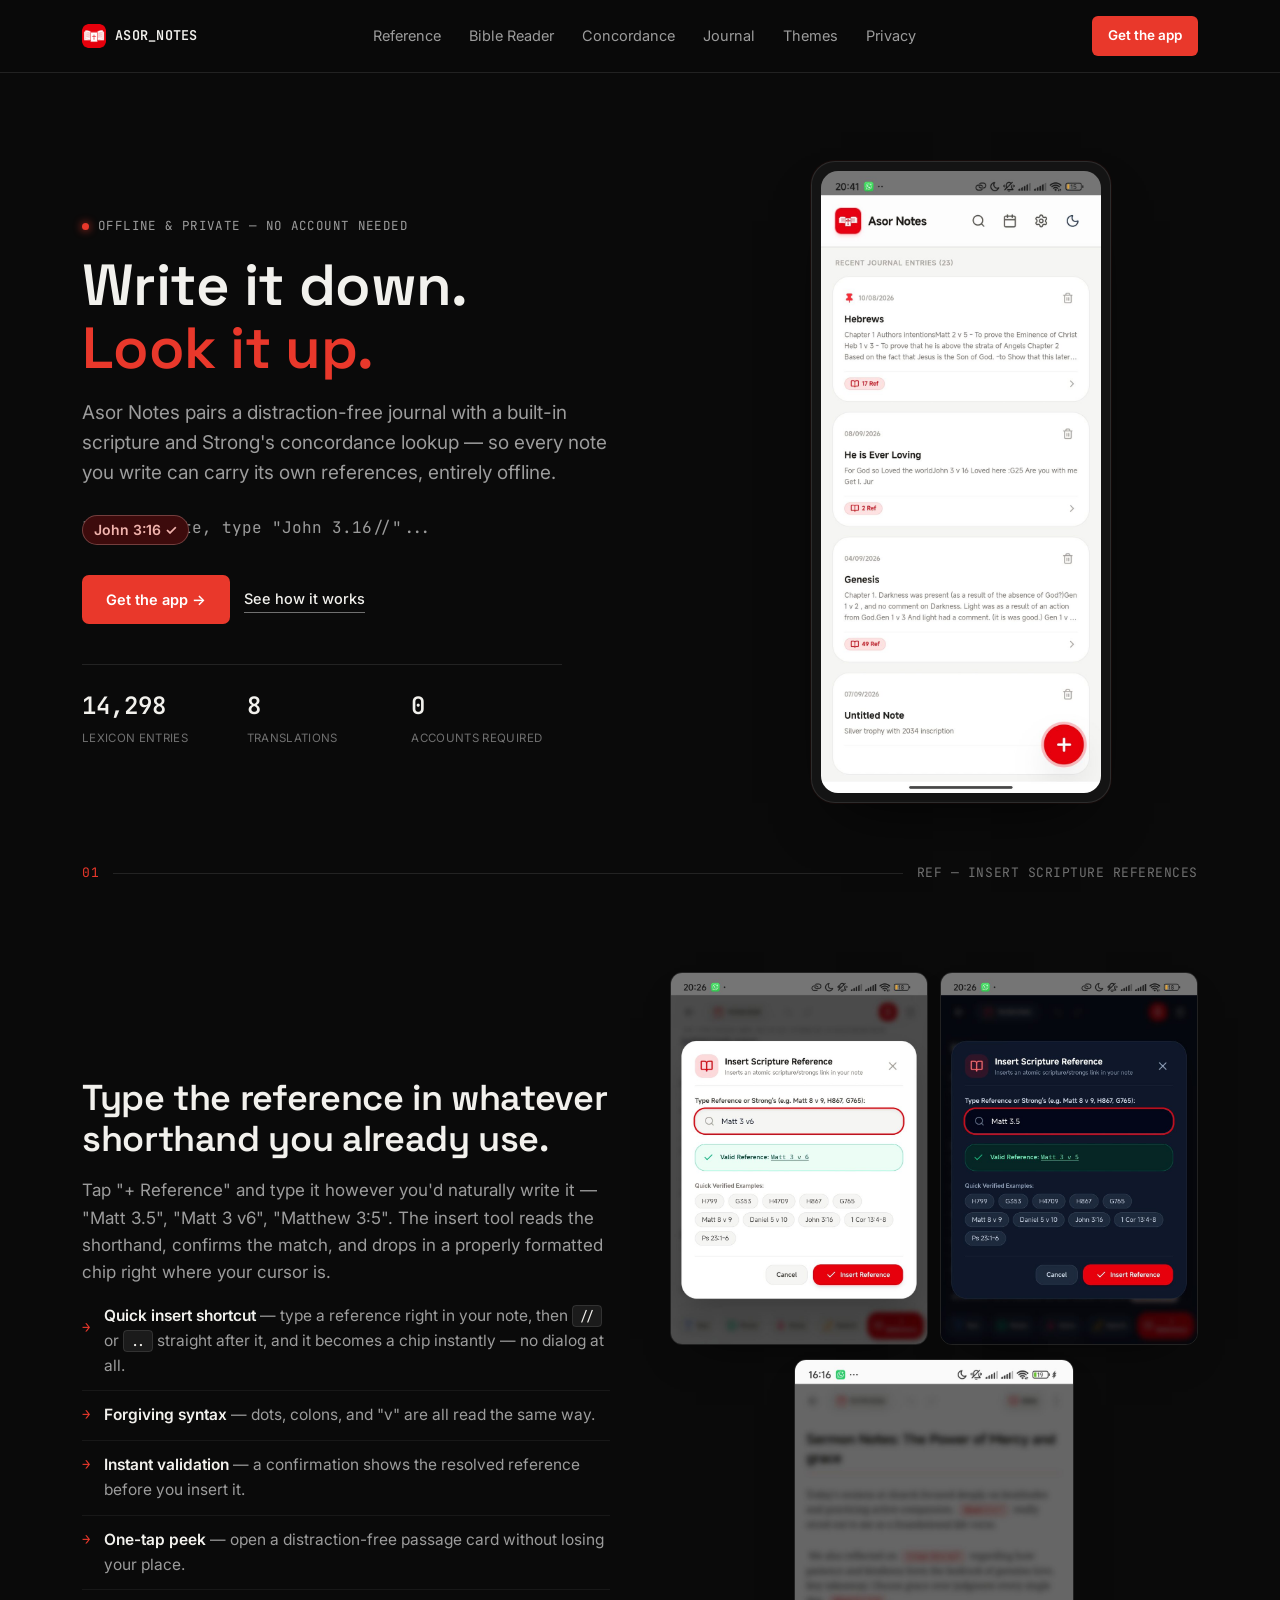
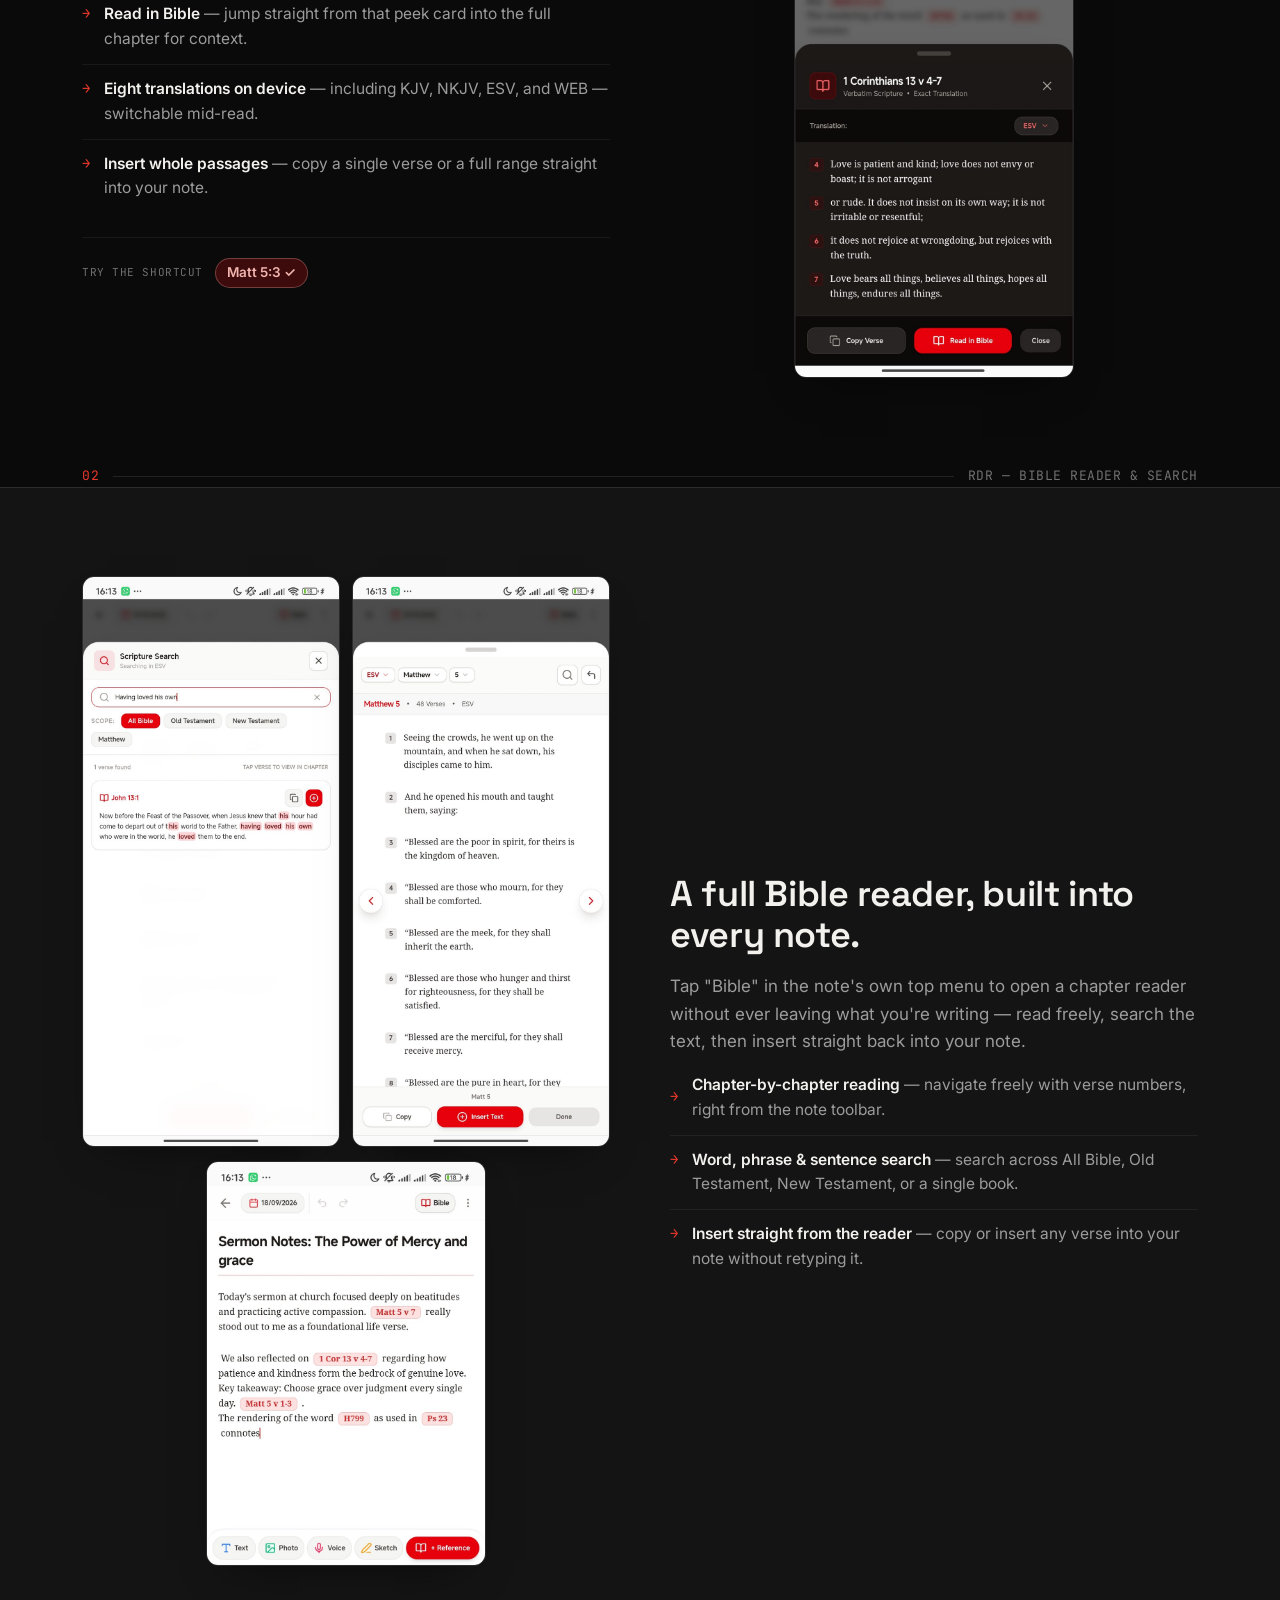
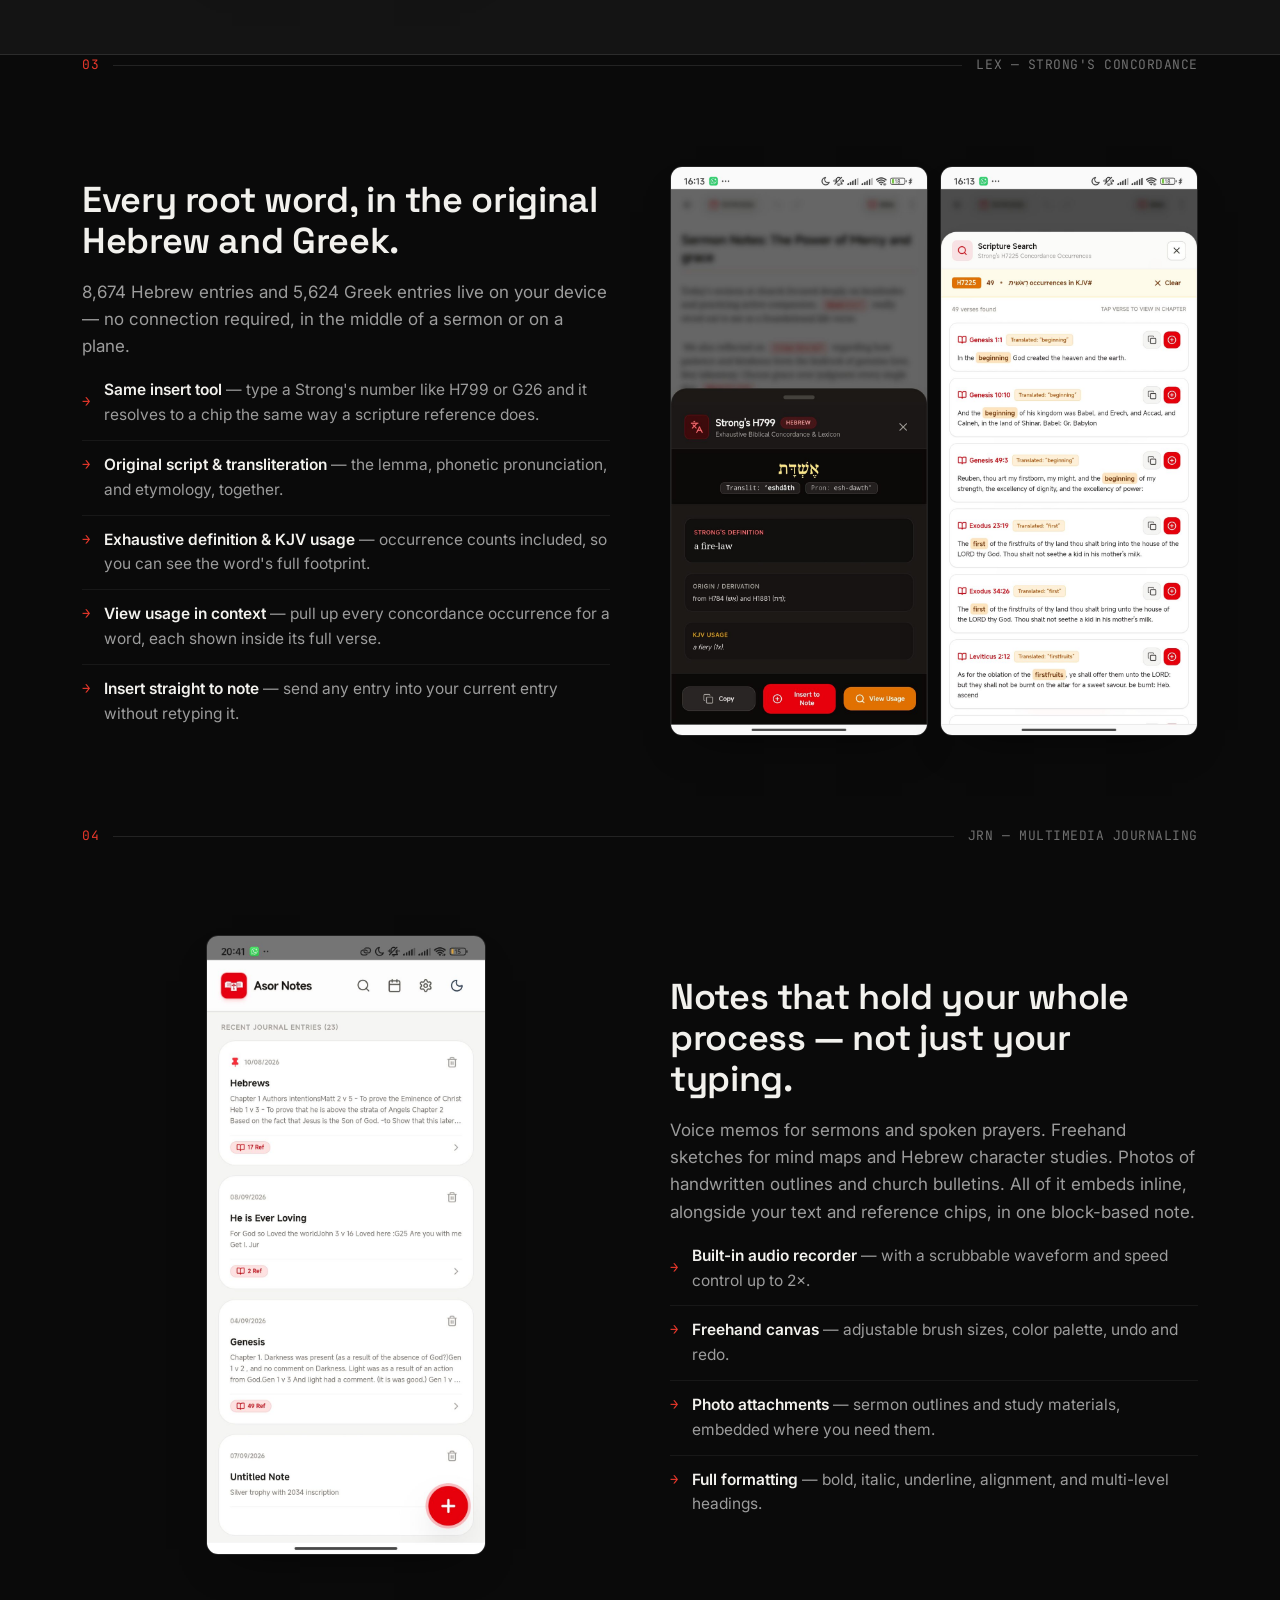
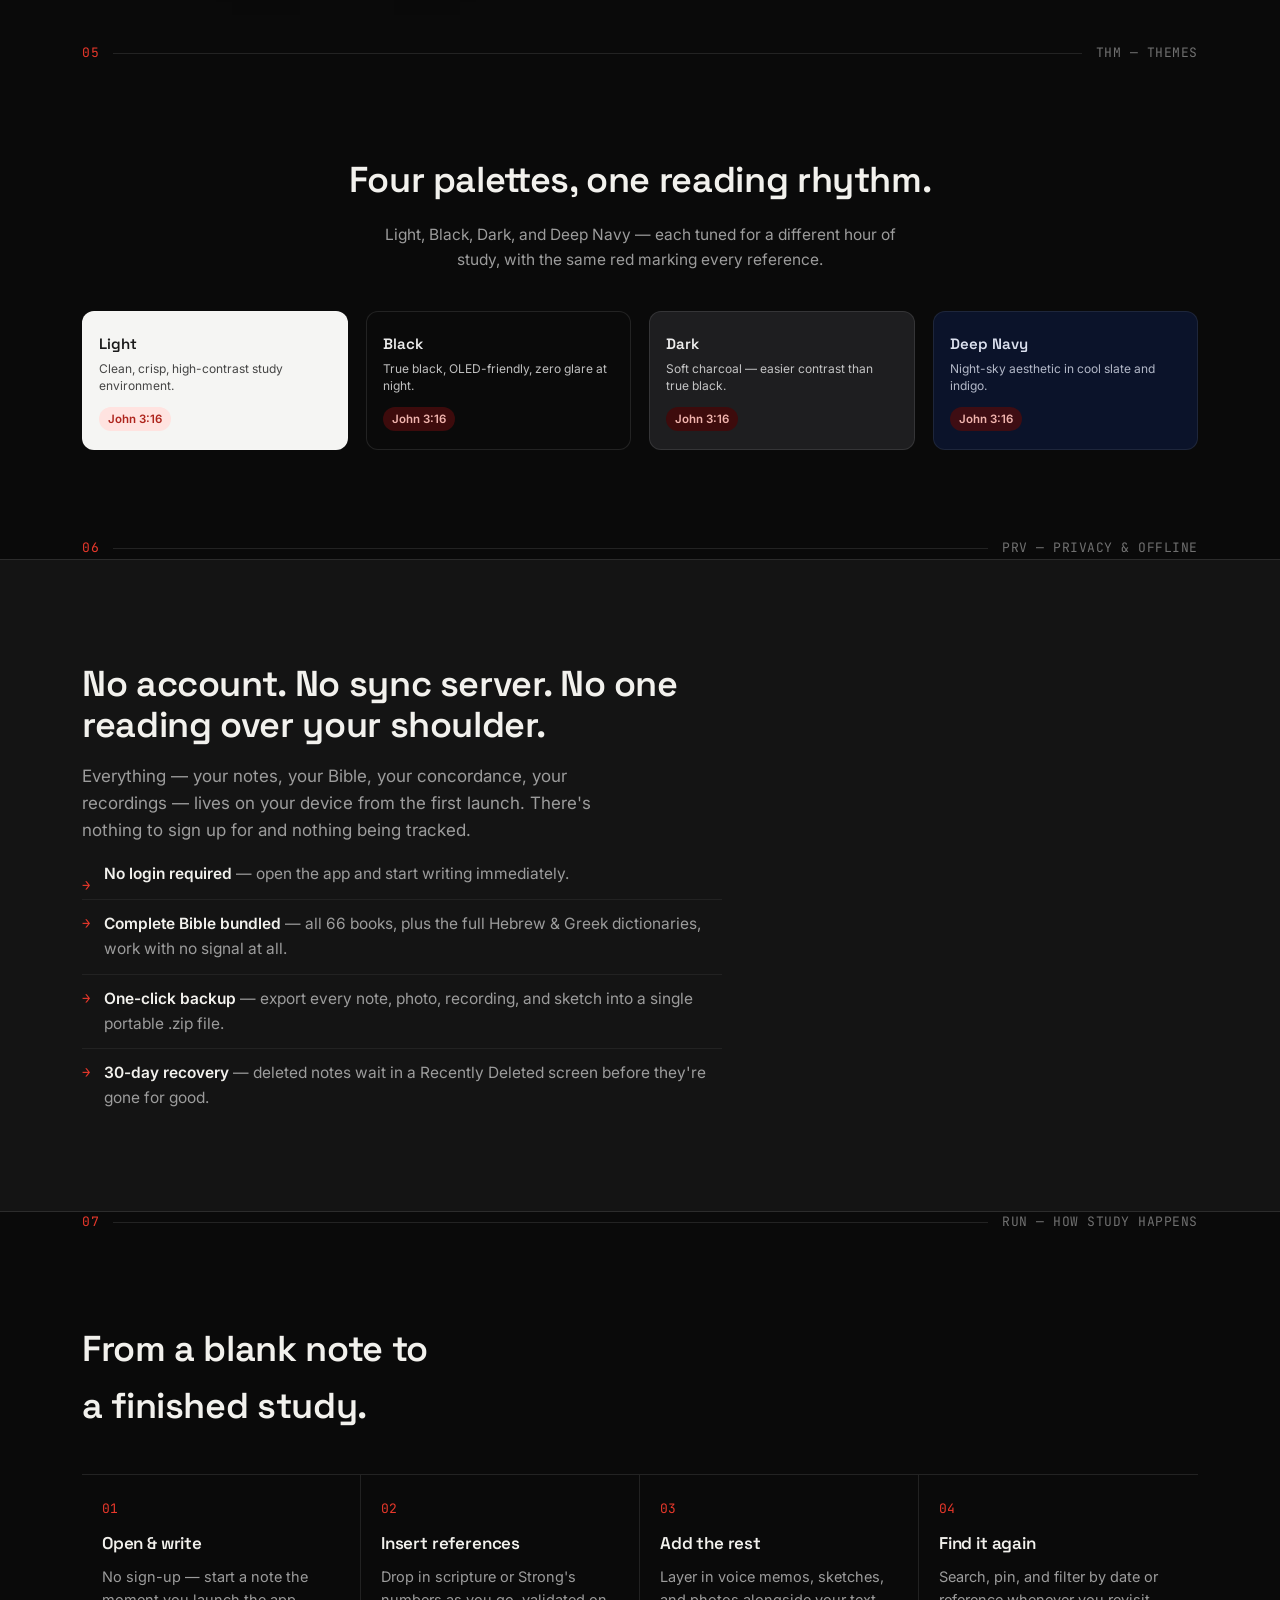
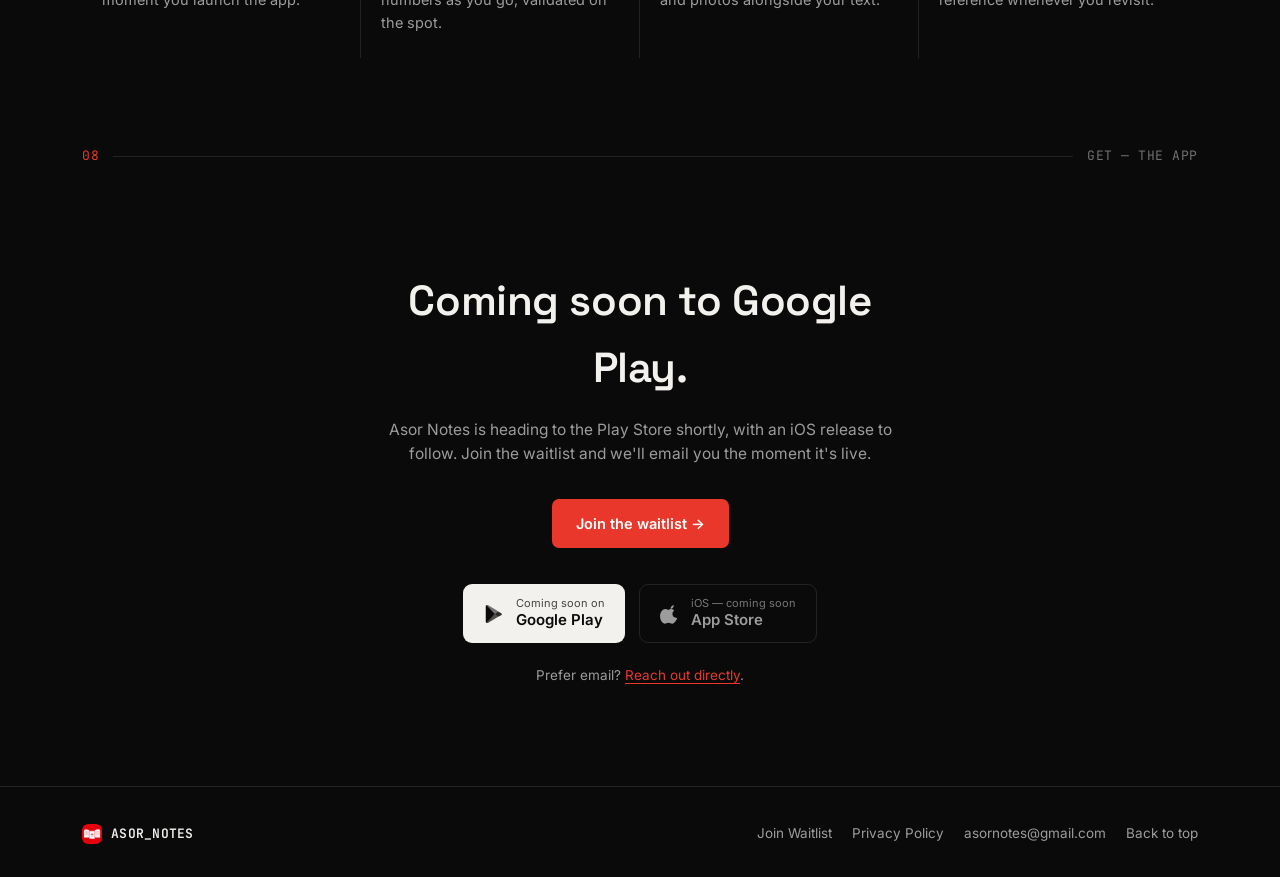
==== commit e6e73d1f: "Add files via upload" ====
--- a/index.html
+++ b/index.html
@@ -46,7 +46,7 @@
 
         <div class="stat-row">
           <div class="stat"><div class="num">14,298</div><div class="lbl">Lexicon entries</div></div>
-          <div class="stat"><div class="num">4</div><div class="lbl">Translations</div></div>
+          <div class="stat"><div class="num">8</div><div class="lbl">Translations</div></div>
           <div class="stat"><div class="num">0</div><div class="lbl">Accounts required</div></div>
         </div>
       </div>
@@ -67,13 +67,19 @@
           <h2>Type the reference in whatever shorthand you already use.</h2>
           <p>Tap "+ Reference" and type it however you'd naturally write it — "Matt 3.5", "Matt 3 v6", "Matthew 3:5". The insert tool reads the shorthand, confirms the match, and drops in a properly formatted chip right where your cursor is.</p>
           <ul>
+            <li><b>Quick insert shortcut</b> — type a reference right in your note, then <code class="kbd">//</code> or <code class="kbd">..</code> straight after it, and it becomes a chip instantly — no dialog at all.</li>
             <li><b>Forgiving syntax</b> — dots, colons, and "v" are all read the same way.</li>
             <li><b>Instant validation</b> — a confirmation shows the resolved reference before you insert it.</li>
             <li><b>One-tap peek</b> — open a distraction-free passage card without losing your place.</li>
             <li><b>Read in Bible</b> — jump straight from that peek card into the full chapter for context.</li>
-            <li><b>Four translations on device</b> — KJV, NKJV, ESV, and WEB, switchable mid-read.</li>
+            <li><b>Eight translations on device</b> — including KJV, NKJV, ESV, and WEB — switchable mid-read.</li>
             <li><b>Insert whole passages</b> — copy a single verse or a full range straight into your note.</li>
           </ul>
+
+          <div class="shortcut-demo" id="shortcutDemo" aria-hidden="true">
+            <span class="sd-label">Try the shortcut</span>
+            <span class="sd-line" id="shortcutLine"></span>
+          </div>
         </div>
       </div>
       <div class="media">
@@ -138,10 +144,6 @@
       </div>
       <div class="media">
         <div class="shot-pair">
-          <div class="shot-card"><img src="assets/lexicon-h564-dark.jpg" alt="Strong's H564 lexicon card for the Hebrew word Immer, with transliteration, definition, origin and KJV usage"></div>
-          <div class="shot-card"><img src="assets/lexicon-g578-dark.jpg" alt="Strong's G578 lexicon card for the Greek word apoblepo, meaning to look away from everything else"></div>
-        </div>
-        <div class="shot-pair" style="margin-top:14px;">
           <div class="shot-card"><img src="assets/lexicon-view-usage-h799.jpg" alt="Strong's H799 lexicon card with Copy, Insert to Note, and View Usage buttons"></div>
           <div class="shot-card"><img src="assets/concordance-occurrences-context.jpg" alt="Strong's H7225 concordance occurrences shown in context across 49 verses, each tagged with its translated word"></div>
         </div>
@@ -180,21 +182,21 @@
   <section class="themes" id="themes">
     <div class="wrap">
       <h2>Four palettes, one reading rhythm.</h2>
-      <p class="lede">Light, Dark, Sepia, and Deep Navy — each tuned for a different hour of study, with the same red marking every reference.</p>
+      <p class="lede">Light, Black, Dark, and Deep Navy — each tuned for a different hour of study, with the same red marking every reference.</p>
       <div class="swatch-grid">
         <div class="swatch light">
           <div class="name">Light</div>
           <div class="sample">Clean, crisp, high-contrast study environment.</div>
           <span class="chip-demo">John 3:16</span>
         </div>
+        <div class="swatch black">
+          <div class="name">Black</div>
+          <div class="sample">True black, OLED-friendly, zero glare at night.</div>
+          <span class="chip-demo">John 3:16</span>
+        </div>
         <div class="swatch dark">
           <div class="name">Dark</div>
-          <div class="sample">OLED-friendly, low-glare for evening reading.</div>
-          <span class="chip-demo">John 3:16</span>
-        </div>
-        <div class="swatch sepia">
-          <div class="name">Sepia</div>
-          <div class="sample">Warm parchment palette for extended devotional reading.</div>
+          <div class="sample">Soft charcoal — easier contrast than true black.</div>
           <span class="chip-demo">John 3:16</span>
         </div>
         <div class="swatch navyth">
@@ -208,7 +210,7 @@
 
   <div class="timecode"><span class="tc-num">06</span><span class="tc-line"></span><span class="tc-label">PRV — privacy &amp; offline</span></div>
 
-  <section class="feature band" id="privacy">
+  <section class="feature band solo" id="privacy">
     <div class="wrap">
       <div class="copy">
         <div class="head">
@@ -220,11 +222,6 @@
             <li><b>One-click backup</b> — export every note, photo, recording, and sketch into a single portable .zip file.</li>
             <li><b>30-day recovery</b> — deleted notes wait in a Recently Deleted screen before they're gone for good.</li>
           </ul>
-        </div>
-      </div>
-      <div class="media">
-        <div class="shot-single">
-          <div class="shot-card"><img src="assets/lexicon-g578-dark.jpg" alt="Strong's concordance card, entirely available offline"></div>
         </div>
       </div>
     </div>
@@ -306,7 +303,7 @@
     if(!el) return;
     var reduce = window.matchMedia('(prefers-reduced-motion: reduce)').matches;
 
-    el.innerHTML = '<span class="plain">Reference tool: type "John 3.16"...</span>' +
+    el.innerHTML = '<span class="plain">In your note, type "John 3.16//"...</span>' +
                     '<span class="chip" id="chipReveal">John 3:16 ✓</span>';
 
     if(reduce){
@@ -321,6 +318,43 @@
       chip.classList.add('on');
     }, 1400);
   })();
+
+  // Loops through the "//" and ".." quick-insert shortcut, so people can
+  // see the whole typed-reference-to-chip motion without trying it themselves.
+  (function(){
+    var line = document.getElementById('shortcutLine');
+    if(!line) return;
+    var reduce = window.matchMedia('(prefers-reduced-motion: reduce)').matches;
+
+    var examples = [
+      { typed: 'Matt 5.3', trigger: '//', result: 'Matt 5:3 ✓' },
+      { typed: 'Rom 8.28', trigger: '..', result: 'Rom 8:28 ✓' }
+    ];
+
+    if(reduce){
+      line.innerHTML = '<span class="sd-chip on">' + examples[0].result + '</span>';
+      return;
+    }
+
+    var i = 0;
+    function run(){
+      var ex = examples[i % examples.length];
+      line.innerHTML = '<span class="sd-plain" id="sdPlain">' + ex.typed + '</span>' +
+                        '<span class="sd-chip" id="sdChip">' + ex.result + '</span>';
+      var plain = document.getElementById('sdPlain');
+      var chip = document.getElementById('sdChip');
+
+      setTimeout(function(){ if(plain) plain.textContent = ex.typed + ex.trigger; }, 700);
+      setTimeout(function(){
+        if(plain) plain.classList.add('gone');
+        if(chip) chip.classList.add('on');
+      }, 1500);
+
+      i++;
+      setTimeout(run, 3600);
+    }
+    run();
+  })();
 </script>
 
 </body>
--- a/styles.css
+++ b/styles.css
@@ -166,6 +166,8 @@
     section.feature.reverse .wrap > .copy{ order:2; }
     section.feature.reverse .wrap > .media{ order:1; }
   }
+  @media (min-width:900px){ section.feature.solo .wrap{ grid-template-columns:1fr; } }
+  section.feature.solo .copy .head{ max-width:640px; }
 
   .feature .head{ margin-top:16px; }
   .feature h2{ font-size:clamp(24px, 4.4vw, 36px); line-height:1.14; margin-bottom:14px; }
@@ -212,10 +214,10 @@
   }
   .swatch.light{ background:#F5F5F3; color:#1A1A1A; }
   .swatch.light .chip-demo{ background:#FFE3E0; color:#AE241C; }
-  .swatch.dark{ background:#0F0F0F; color:#EDEDED; border-color:rgba(255,255,255,0.1); }
+  .swatch.black{ background:#0A0A0A; color:#EDEDED; border-color:rgba(255,255,255,0.1); }
+  .swatch.black .chip-demo{ background:#3D0B0C; color:#F1B4AE; }
+  .swatch.dark{ background:#1E1E20; color:#EDEDED; border-color:rgba(255,255,255,0.1); }
   .swatch.dark .chip-demo{ background:#3D0B0C; color:#F1B4AE; }
-  .swatch.sepia{ background:#E7D2AC; color:#3B2A17; }
-  .swatch.sepia .chip-demo{ background:#8C4B24; color:#F3E4C9; }
   .swatch.navyth{ background:#0B132A; color:#DCE1EF; }
   .swatch.navyth .chip-demo{ background:#3E0D13; color:#F1B4AE; }
 
@@ -340,3 +342,33 @@
   margin-top:48px; padding-top:32px; border-top:1px solid var(--line);
   font-family:'JetBrains Mono', monospace; font-size:12.5px; color:var(--text-dim-2);
 }
+
+/* ---------- Inline keyboard-shortcut label ---------- */
+code.kbd{
+  font-family:'JetBrains Mono', monospace; background:var(--surface-2); border:1px solid var(--line);
+  padding:1px 6px; border-radius:4px; font-size:0.86em; color:var(--text);
+}
+
+/* ---------- Quick-insert shortcut demo ---------- */
+.shortcut-demo{
+  margin-top:24px; padding-top:20px; border-top:1px solid var(--line-soft);
+  display:flex; align-items:center; gap:12px; flex-wrap:wrap;
+}
+.shortcut-demo .sd-label{
+  font-family:'JetBrains Mono', monospace; font-size:11px; text-transform:uppercase;
+  letter-spacing:0.05em; color:var(--text-dim-2); flex-shrink:0;
+}
+.shortcut-demo .sd-line{
+  position:relative; min-height:26px; display:inline-flex; align-items:center;
+  font-family:'JetBrains Mono', monospace; font-size:14.5px; color:var(--text-dim);
+}
+.shortcut-demo .sd-chip{
+  display:inline-block; padding:3px 11px; border-radius:20px;
+  background:var(--chip-bg); color:var(--chip-text); border:1px solid rgba(241,180,174,0.3);
+  font-family:'Inter', sans-serif; font-size:13.5px; font-weight:600;
+  opacity:0; transform: translateY(3px) scale(0.94);
+  transition: opacity .4s ease, transform .4s cubic-bezier(.2,.9,.3,1.2);
+}
+.shortcut-demo .sd-chip.on{ opacity:1; transform:translateY(0) scale(1); }
+.shortcut-demo .sd-plain{ transition: opacity .3s ease; }
+.shortcut-demo .sd-plain.gone{ opacity:0; position:absolute; }
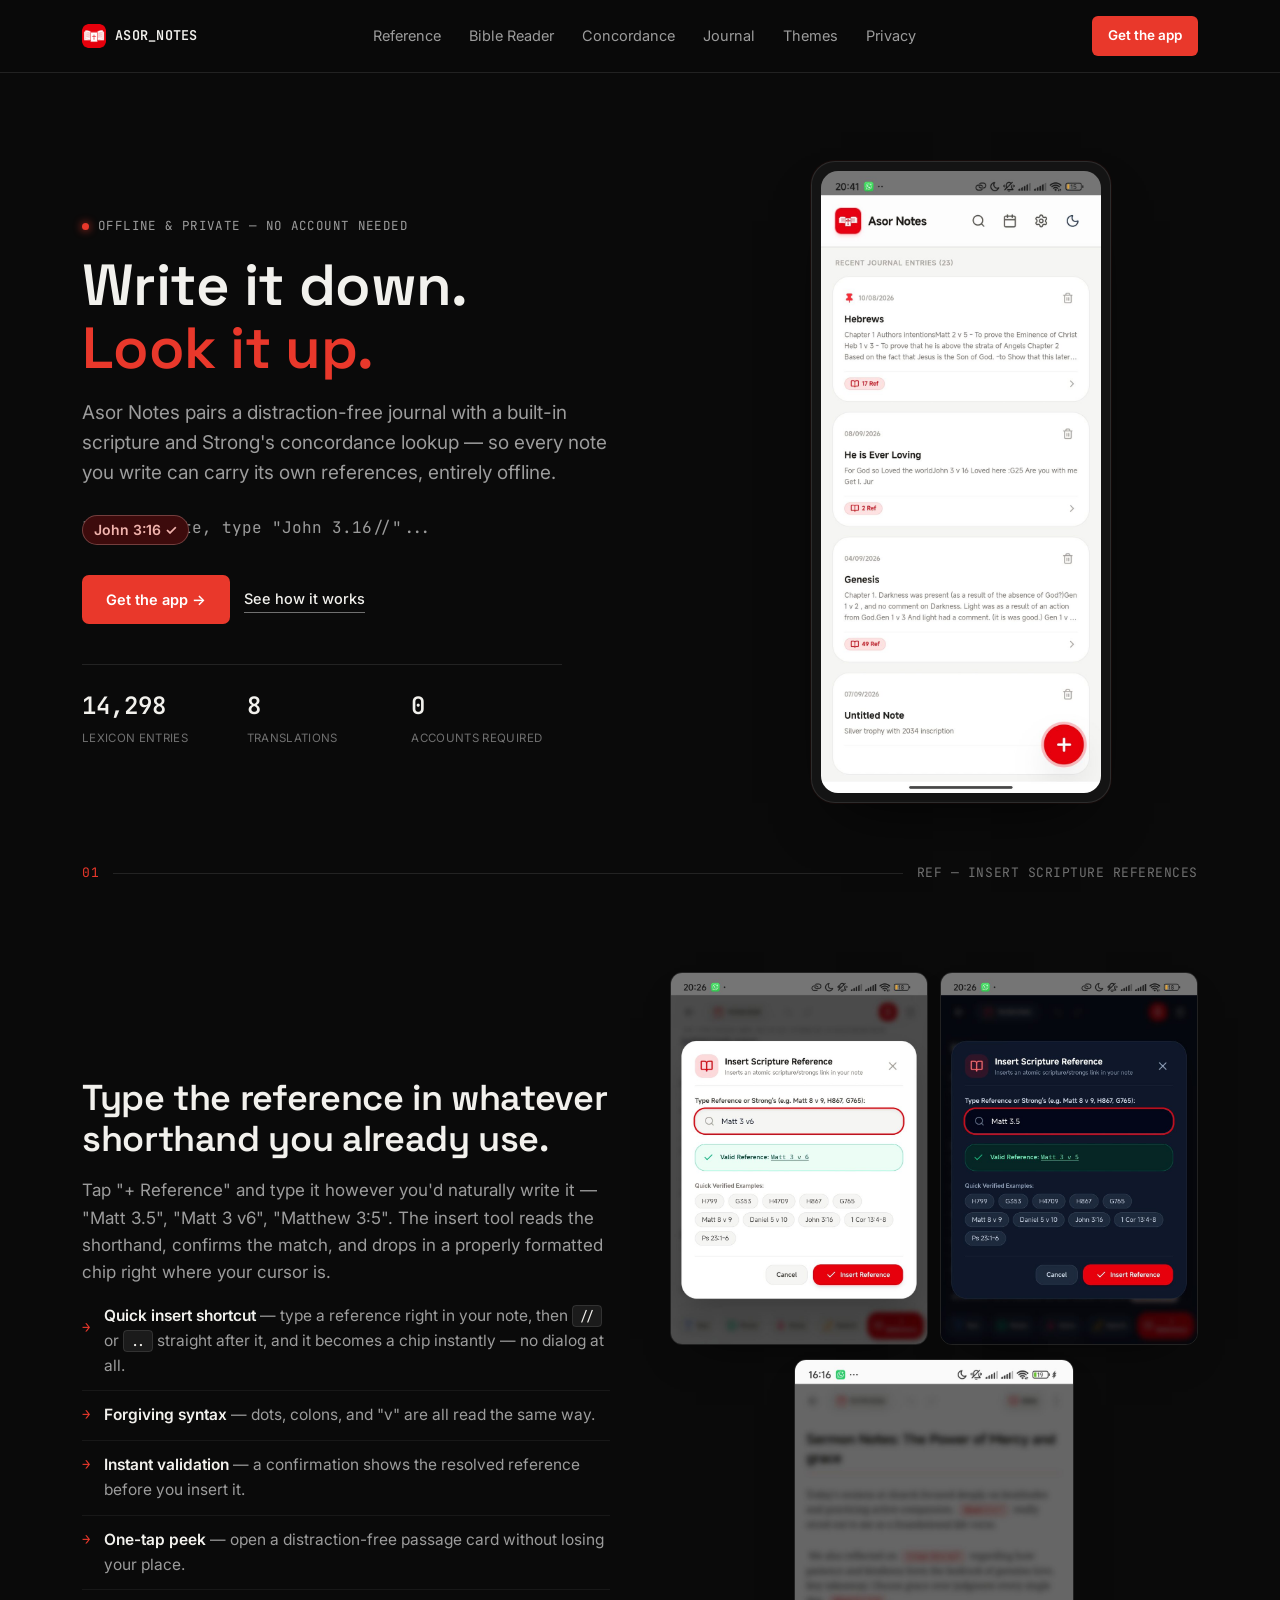
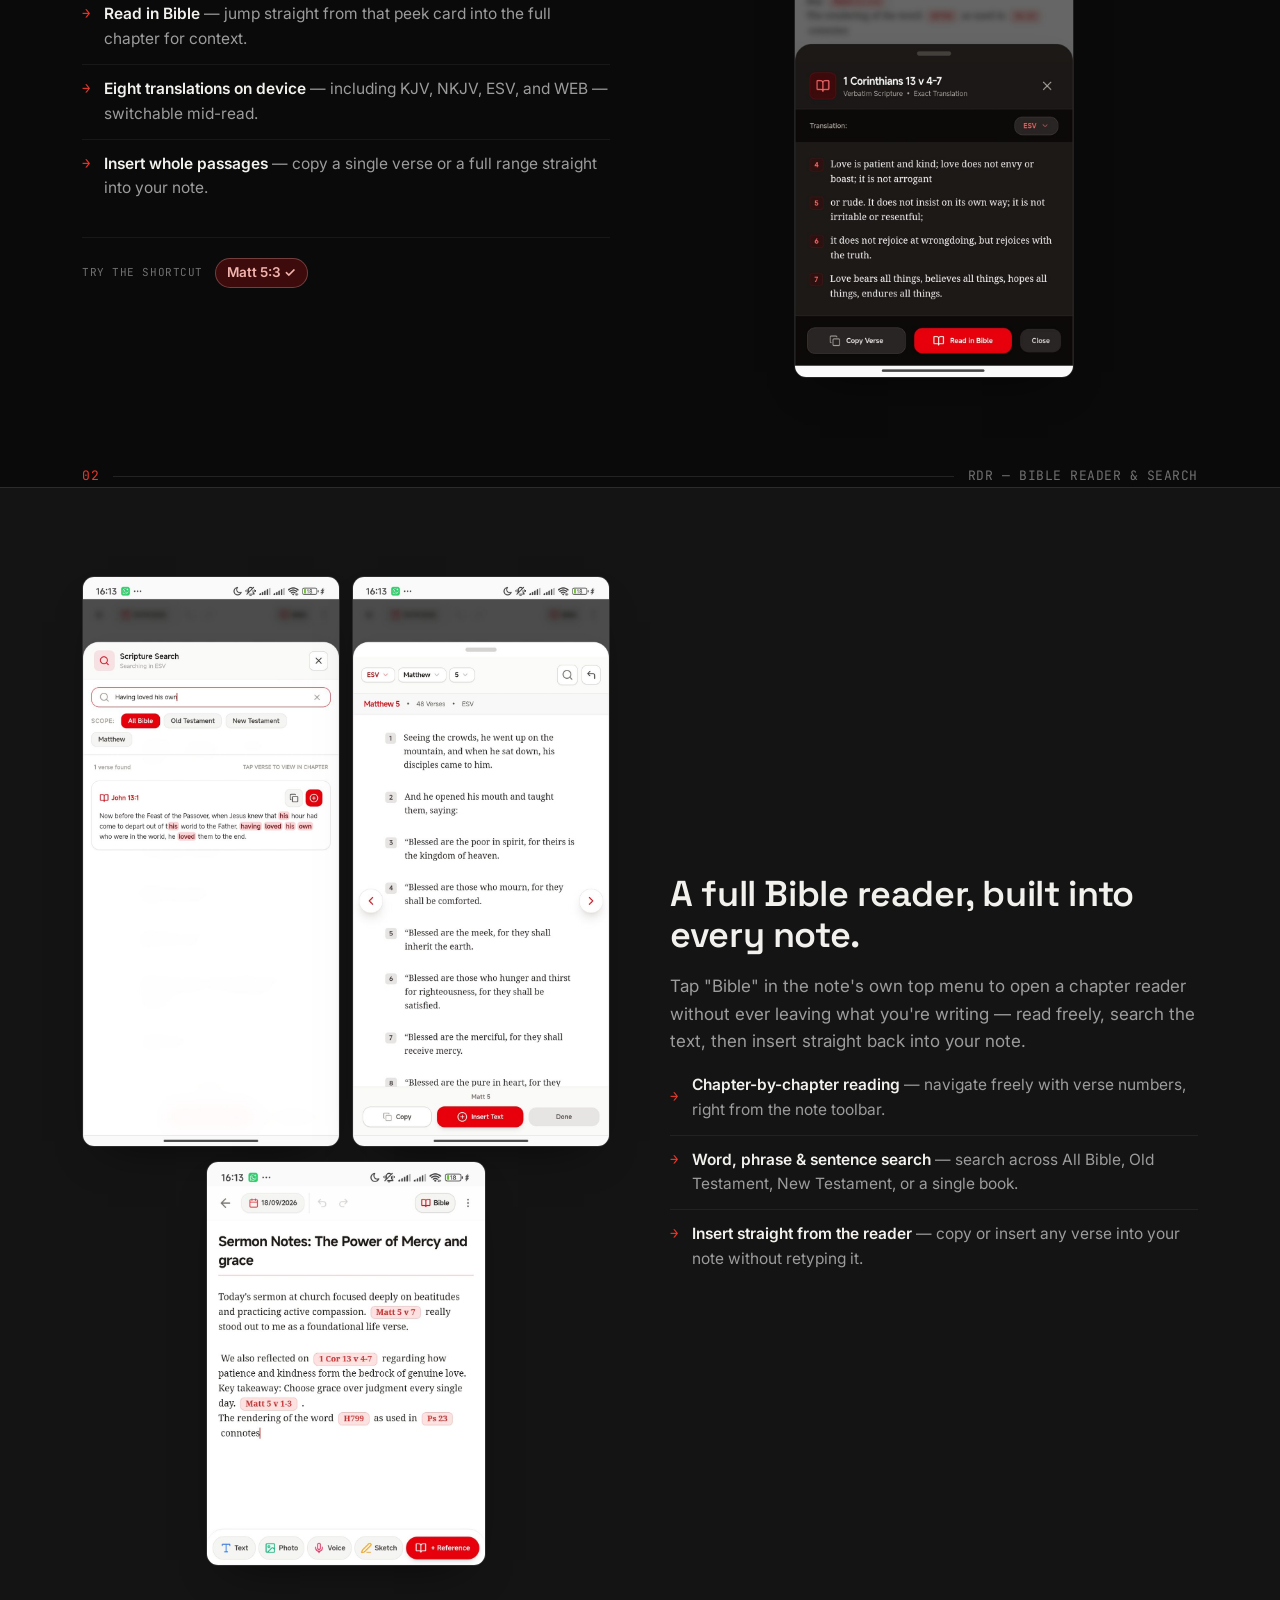
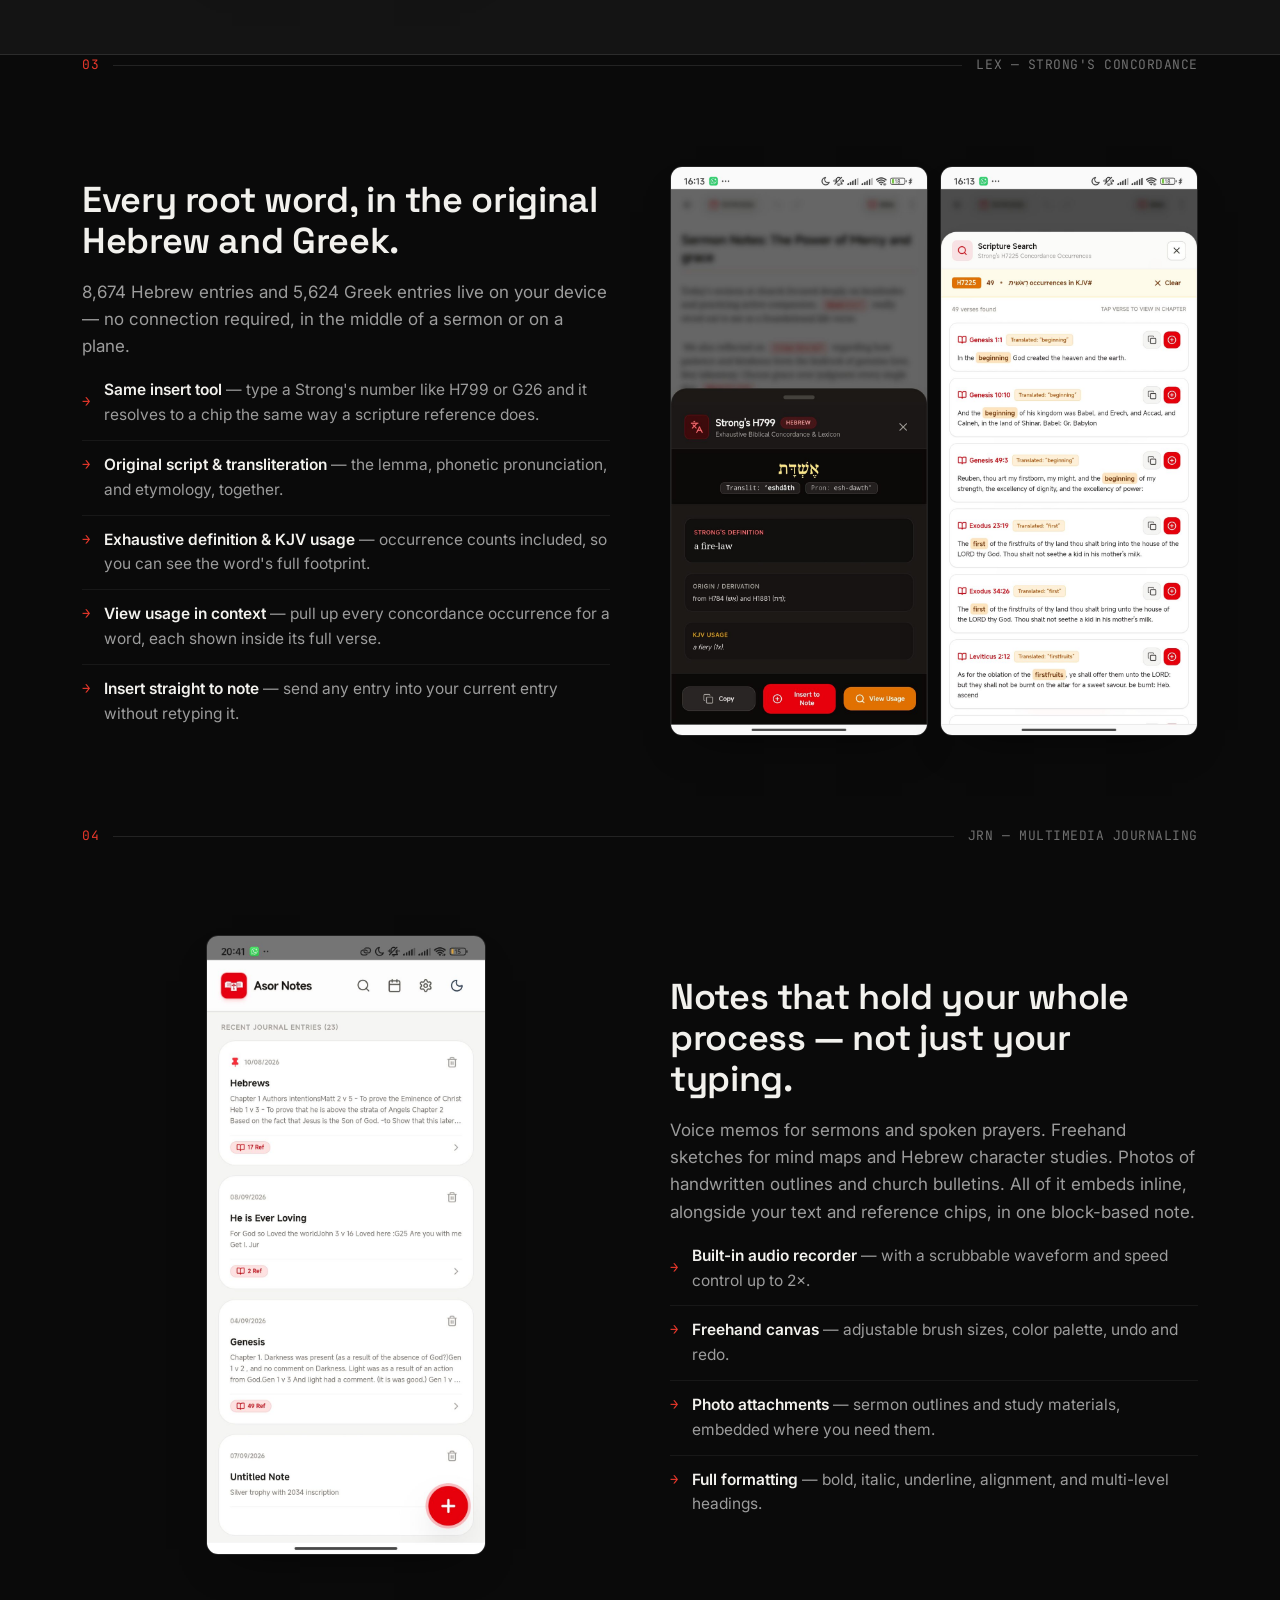
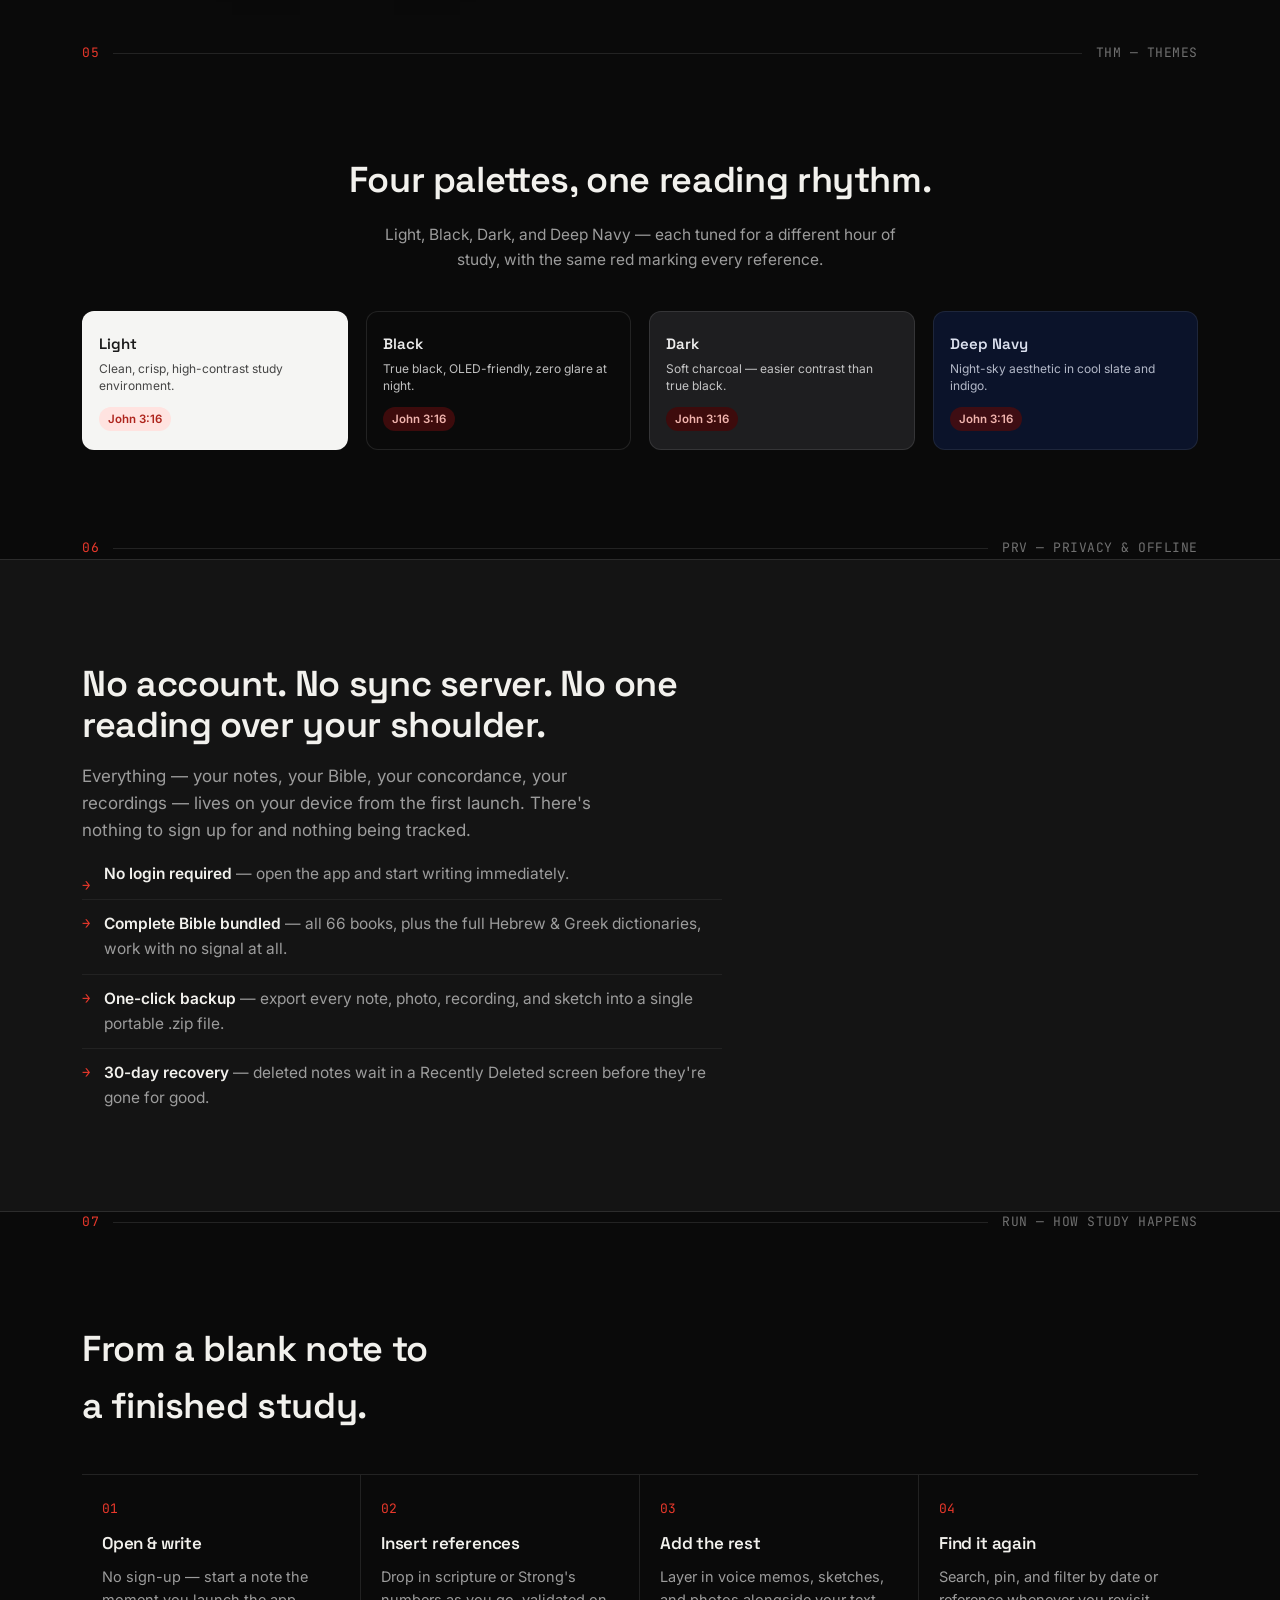
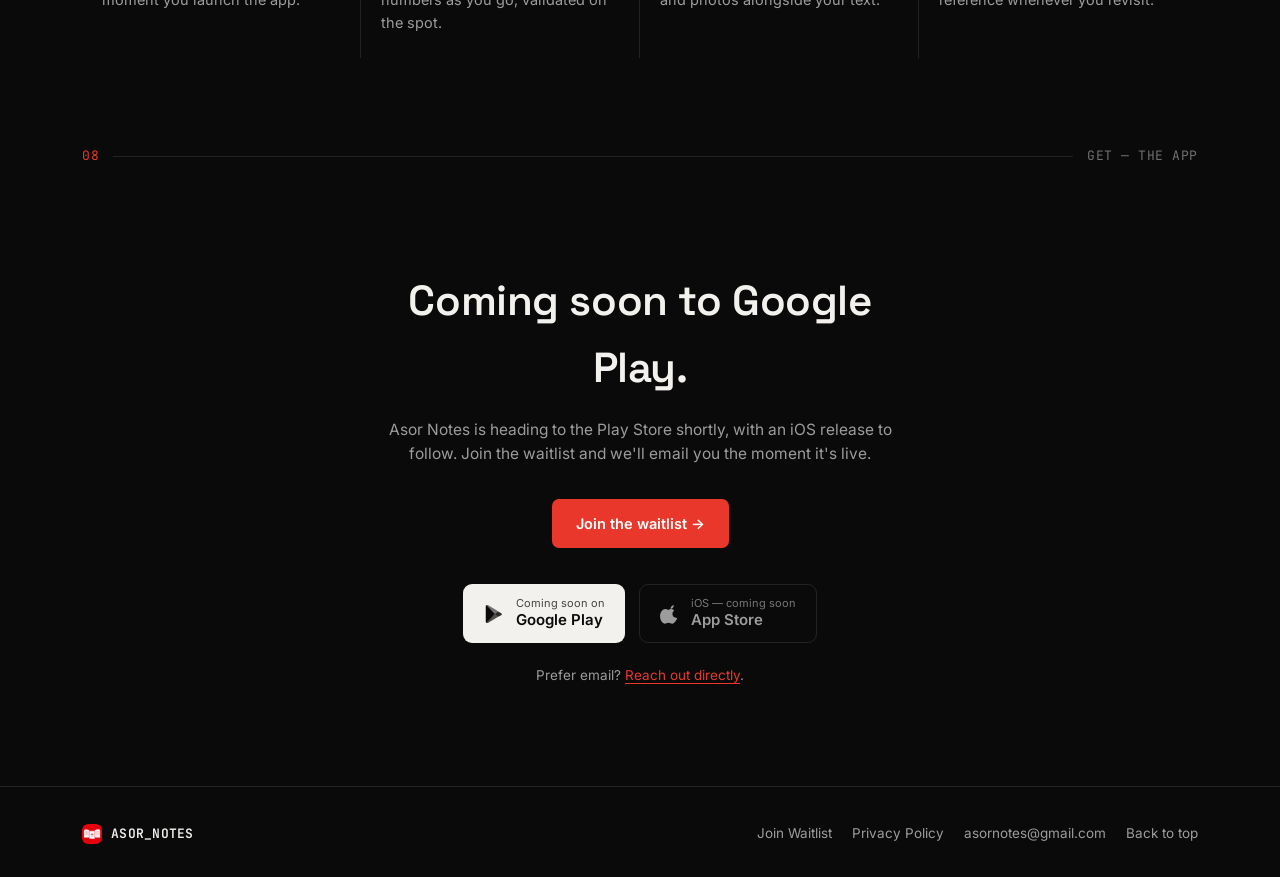
==== commit 29654b7f: "Update index.html" ====
--- a/index.html
+++ b/index.html
@@ -279,7 +279,7 @@
           <span><small>iOS — coming soon</small>App Store</span>
         </span>
       </div>
-      <p class="soon-note">Prefer email? <a href="mailto:asornotes@gmail.com?subject=Notify%20me%20-%20Asor%20Notes">Reach out directly</a>.</p>
+      <p class="soon-note">Prefer email? <a href="mailto:help@asornotes.com?subject=Notify%20me%20-%20Asor%20Notes">Reach out directly</a>.</p>
     </div>
   </section>
 
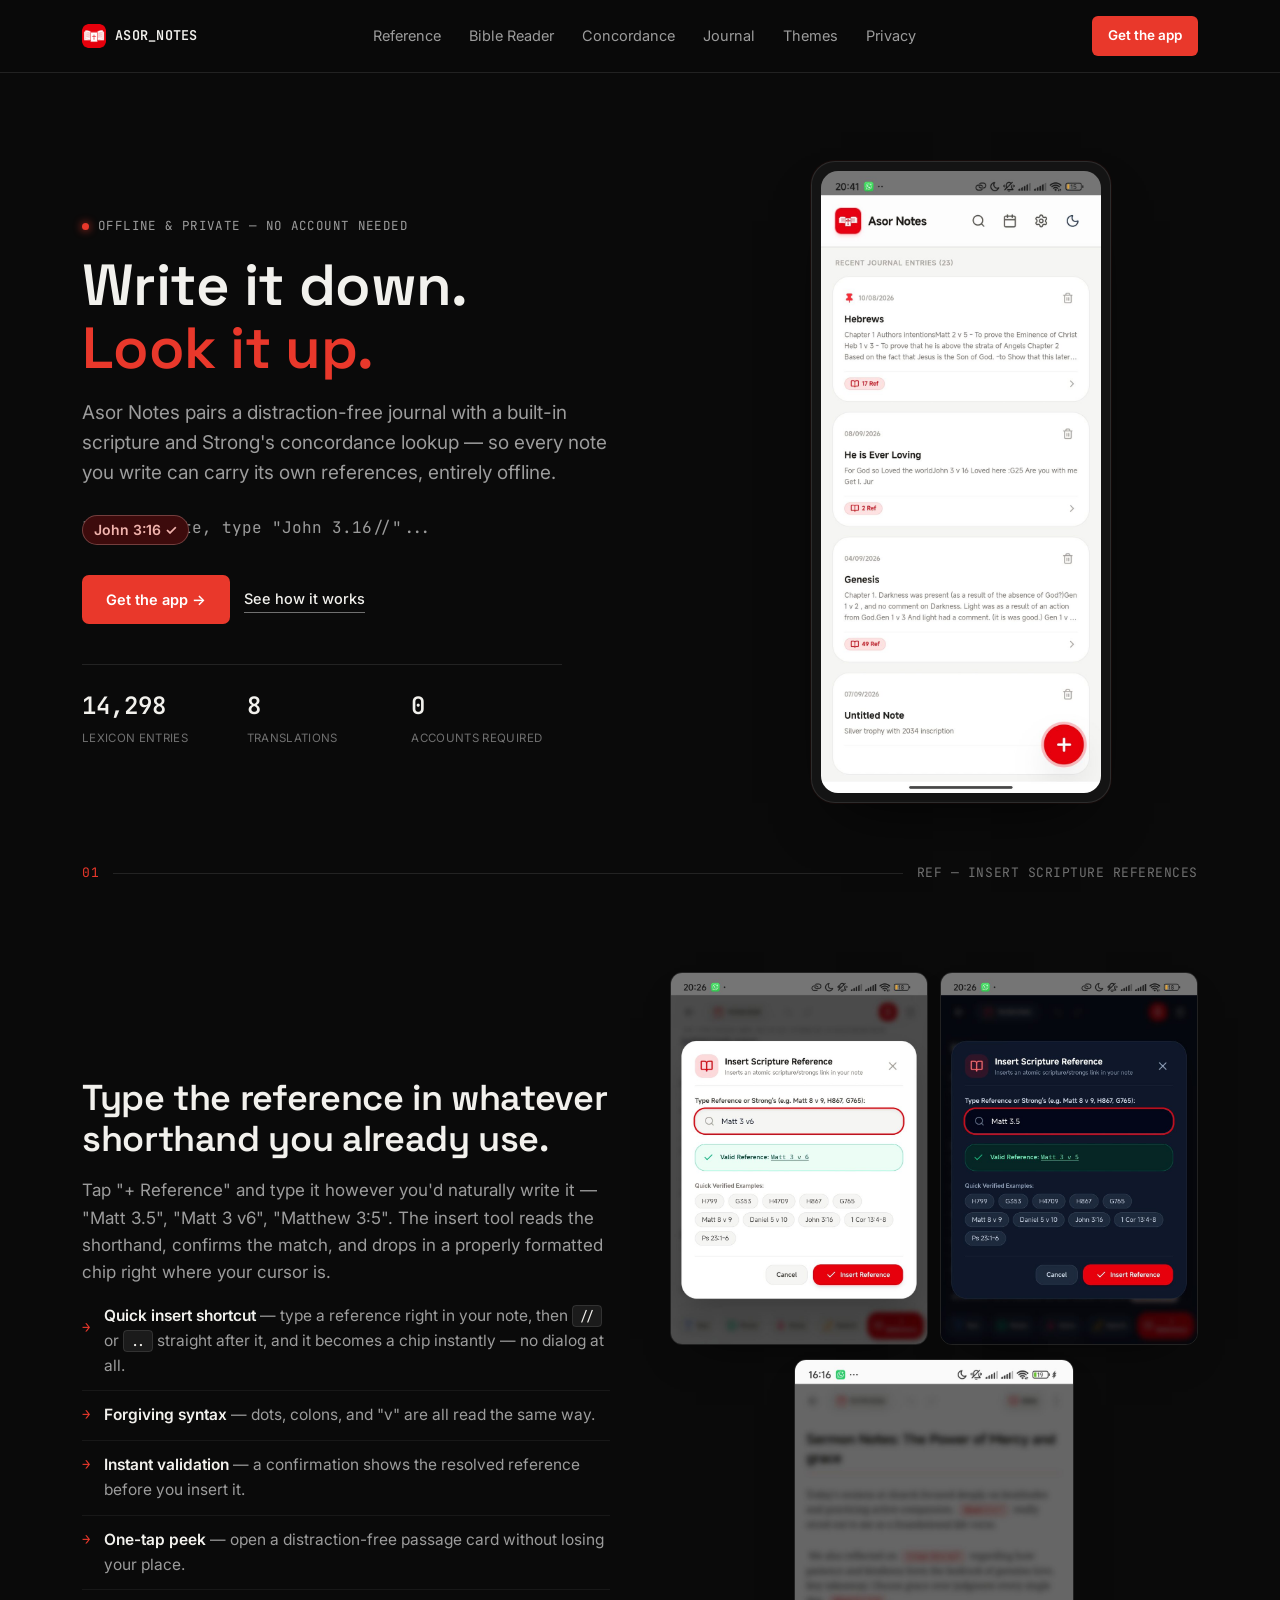
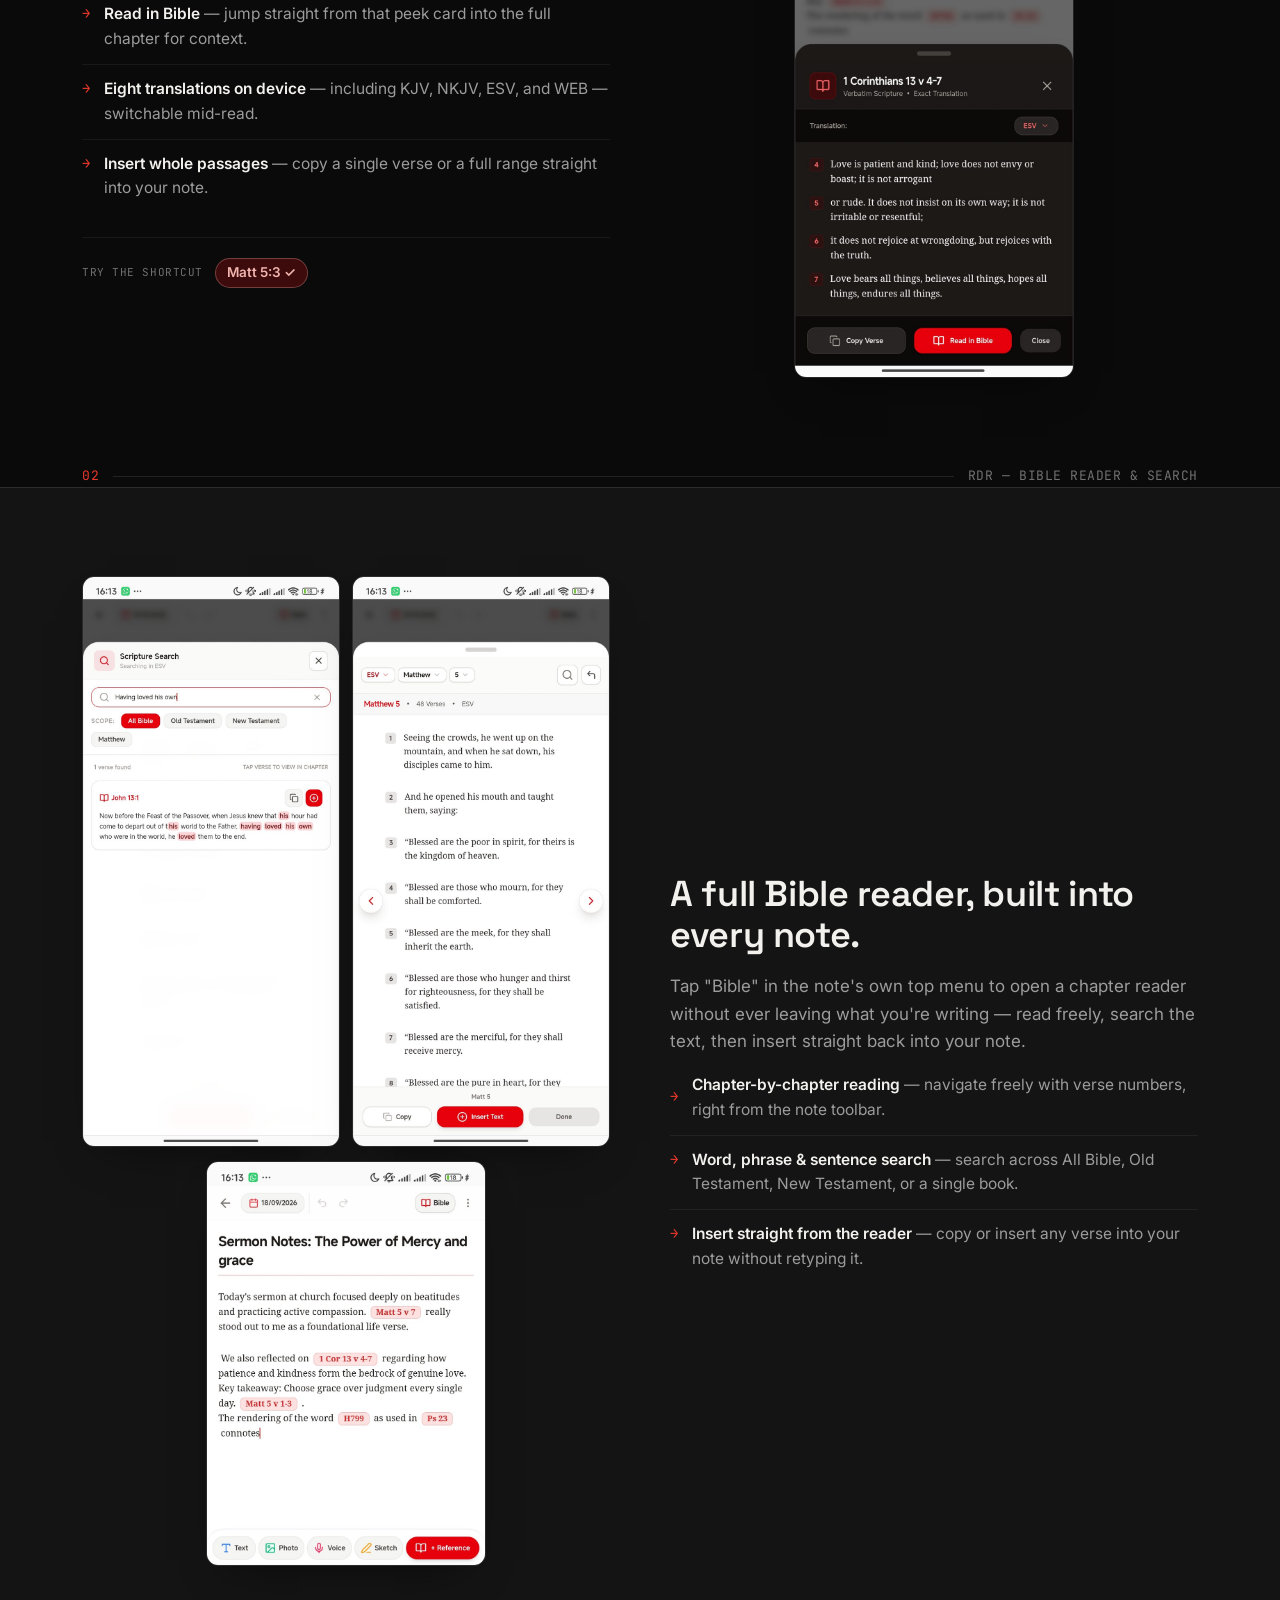
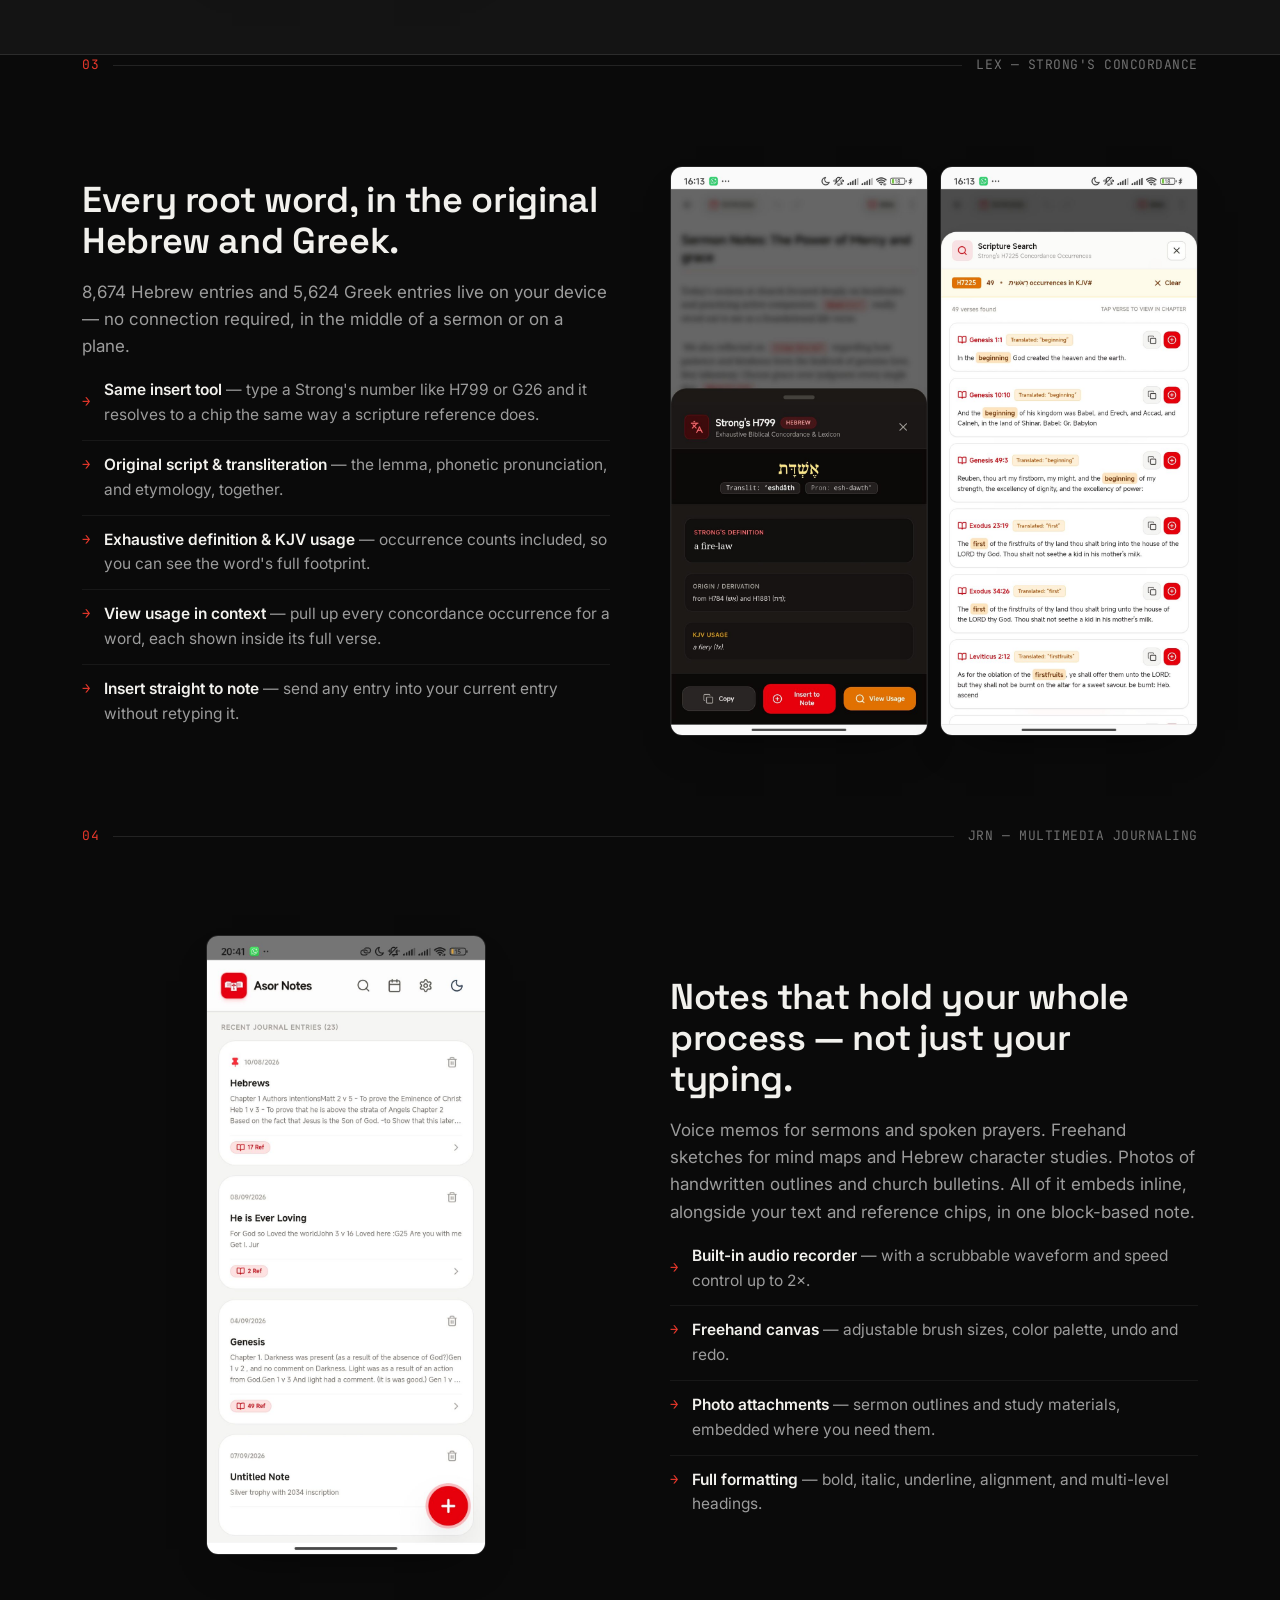
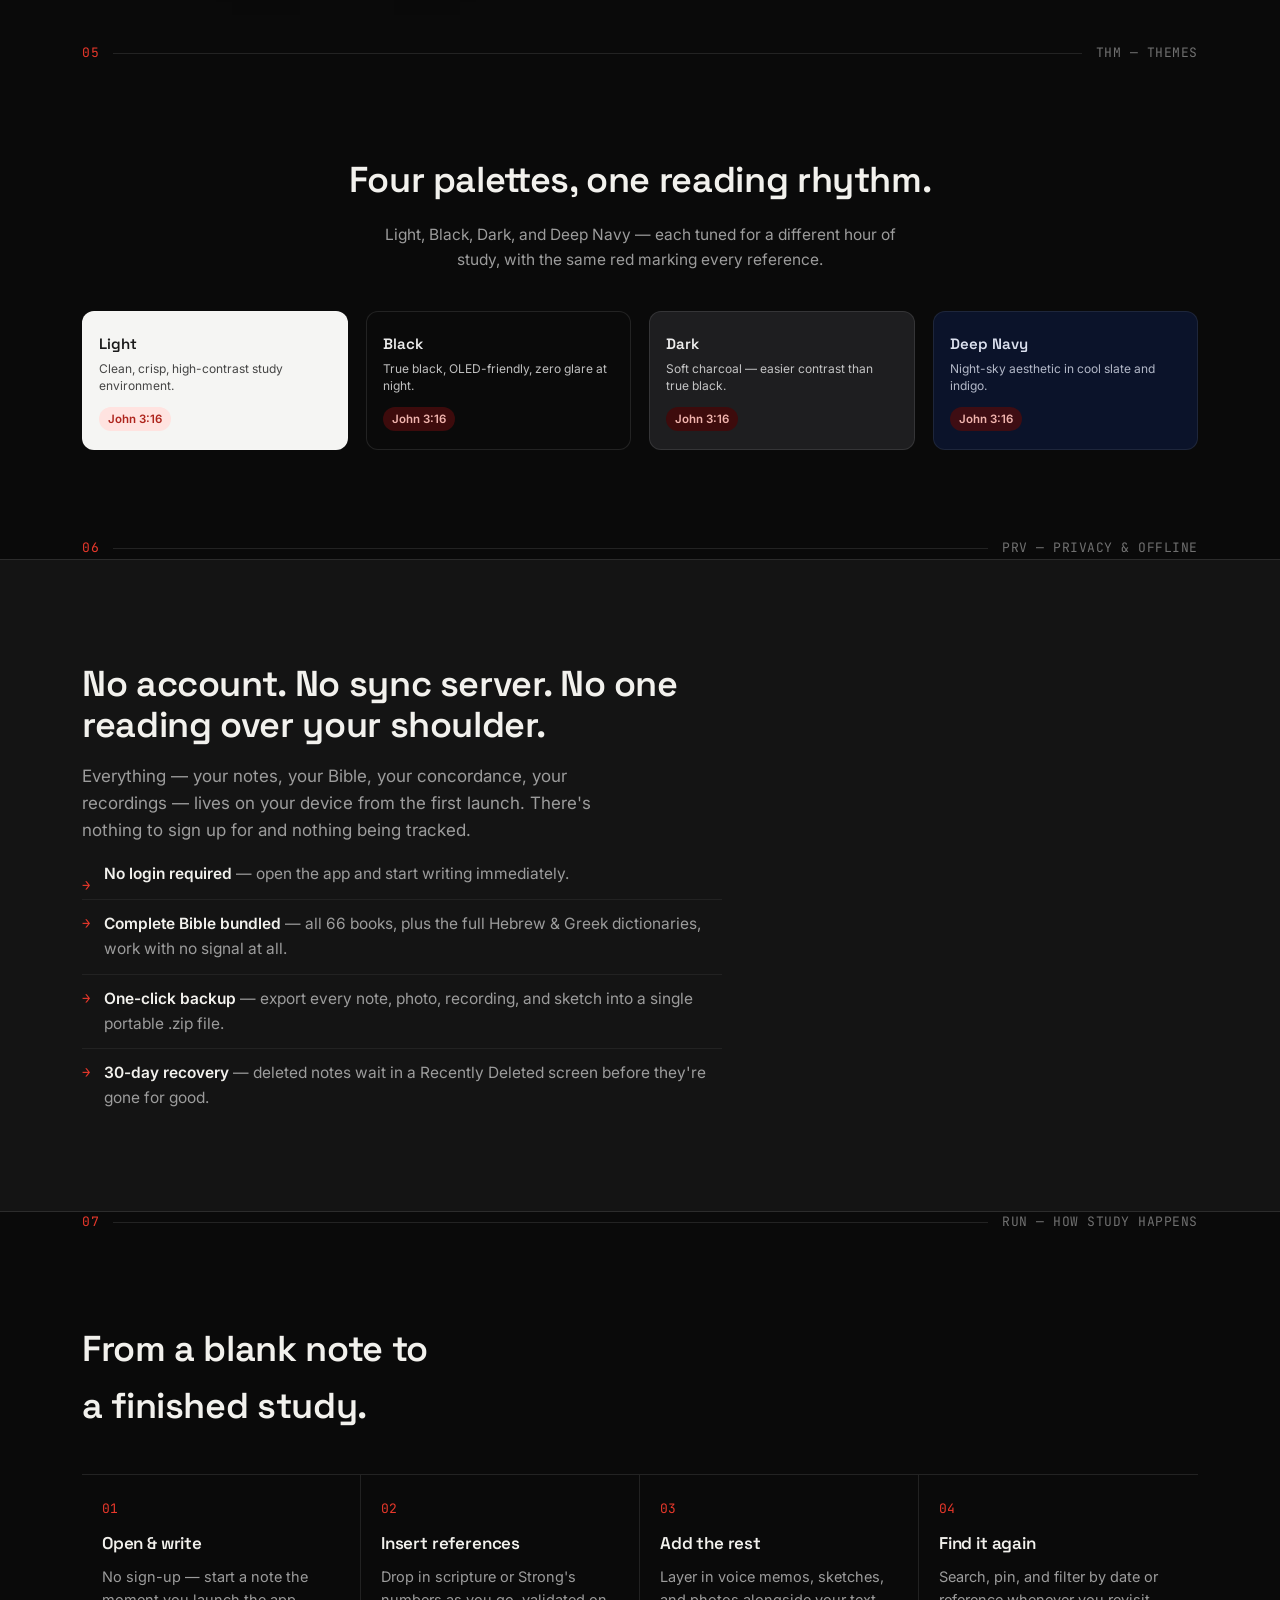
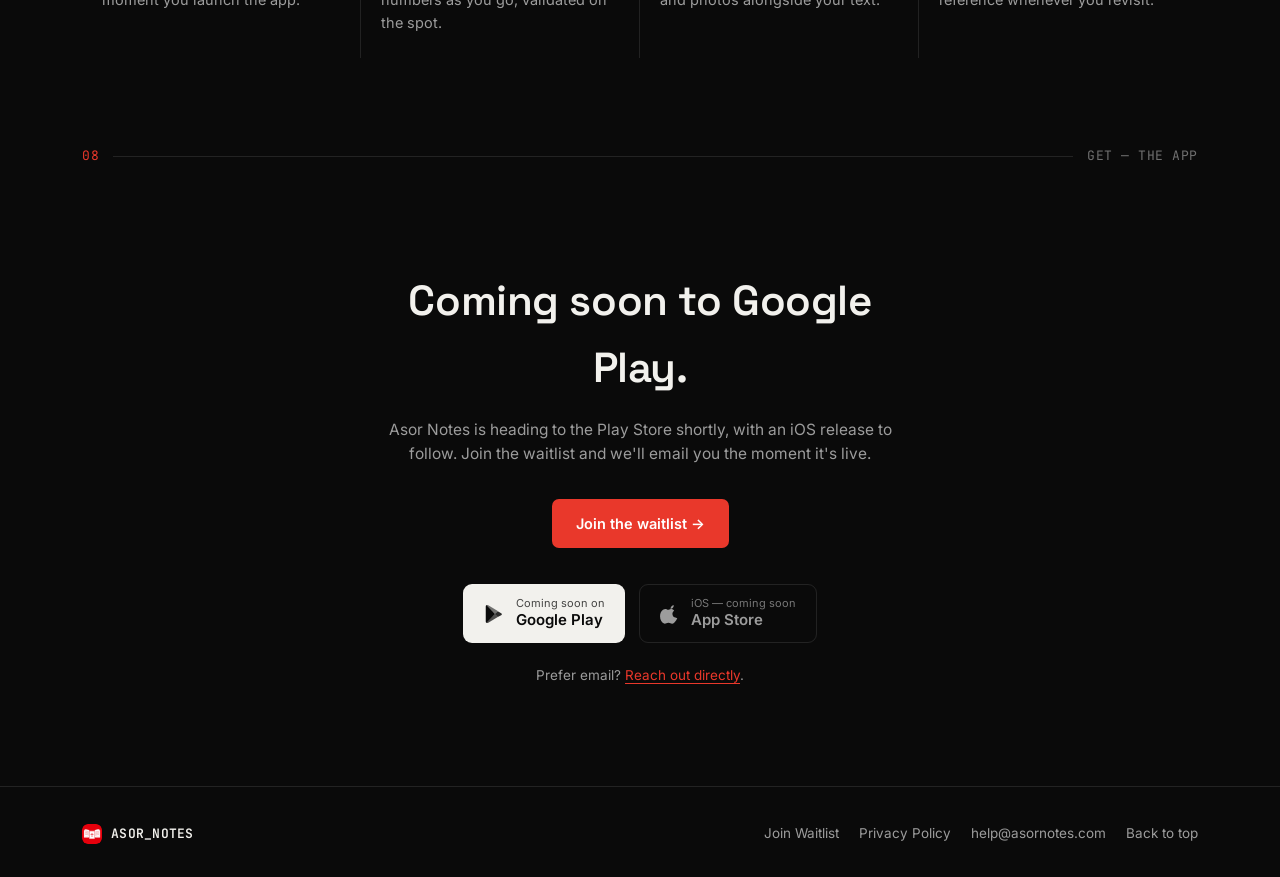
==== commit 1ec2771c: "Update index.html" ====
--- a/index.html
+++ b/index.html
@@ -291,7 +291,7 @@
     <div class="foot-links">
       <a class="link" href="waitlist.html">Join Waitlist</a>
       <a class="link" href="privacy.html">Privacy Policy</a>
-      <a class="link" href="mailto:asornotes@gmail.com">asornotes@gmail.com</a>
+      <a class="link" href="mailto:help@asornotes.com">help@asornotes.com</a>
       <a class="link" href="#top">Back to top</a>
     </div>
   </div>
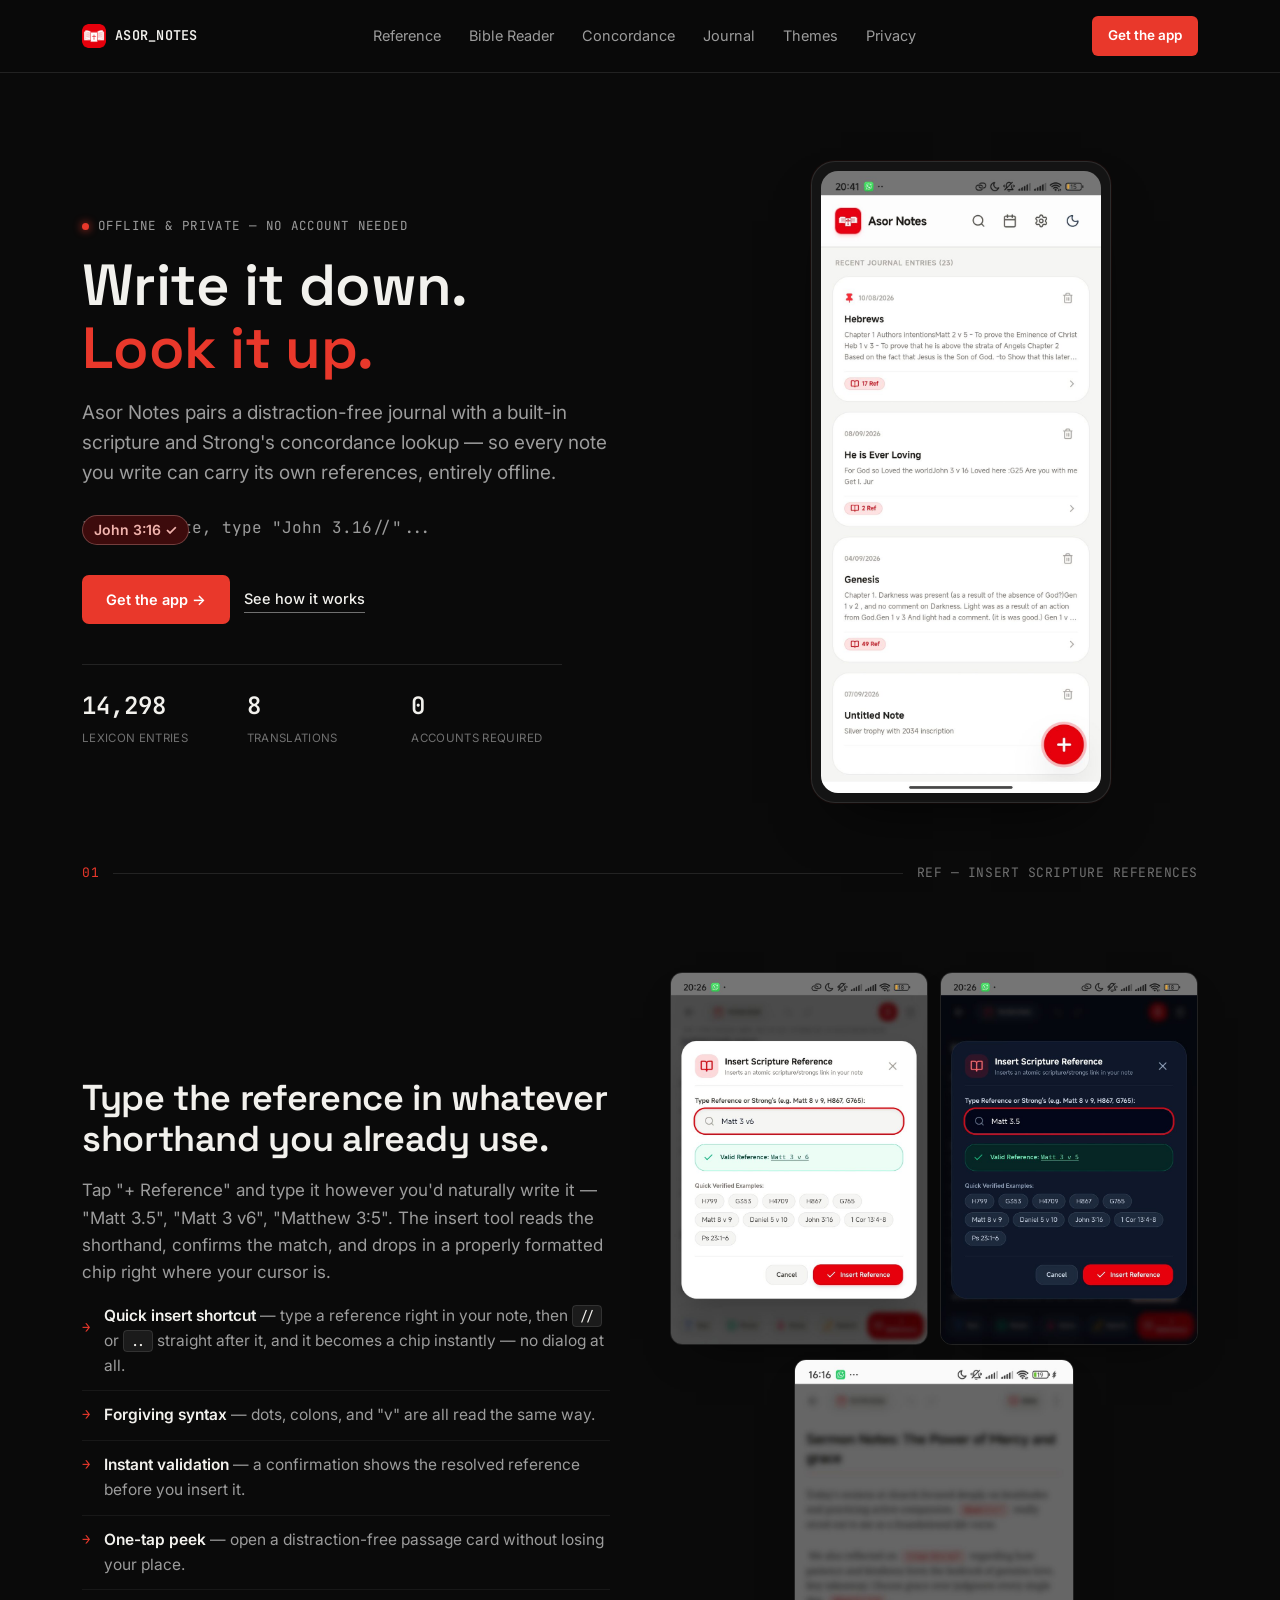
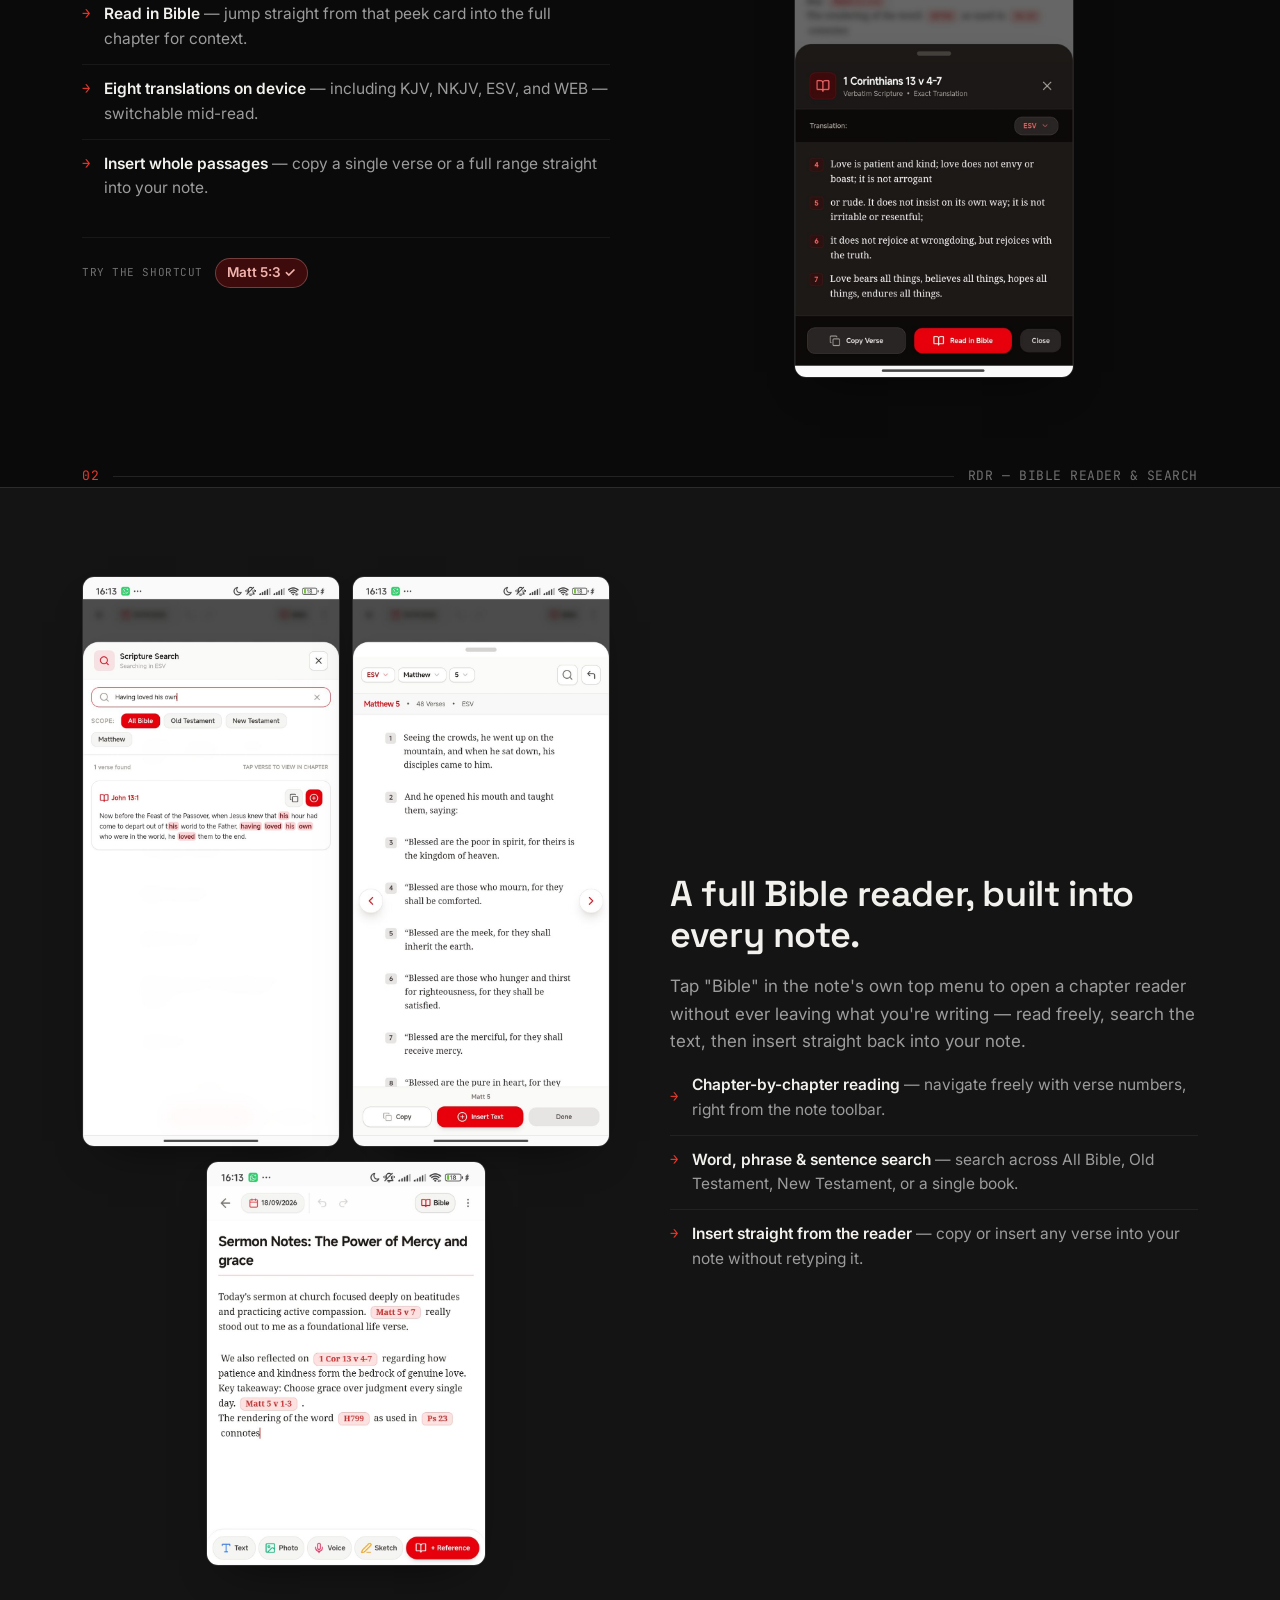
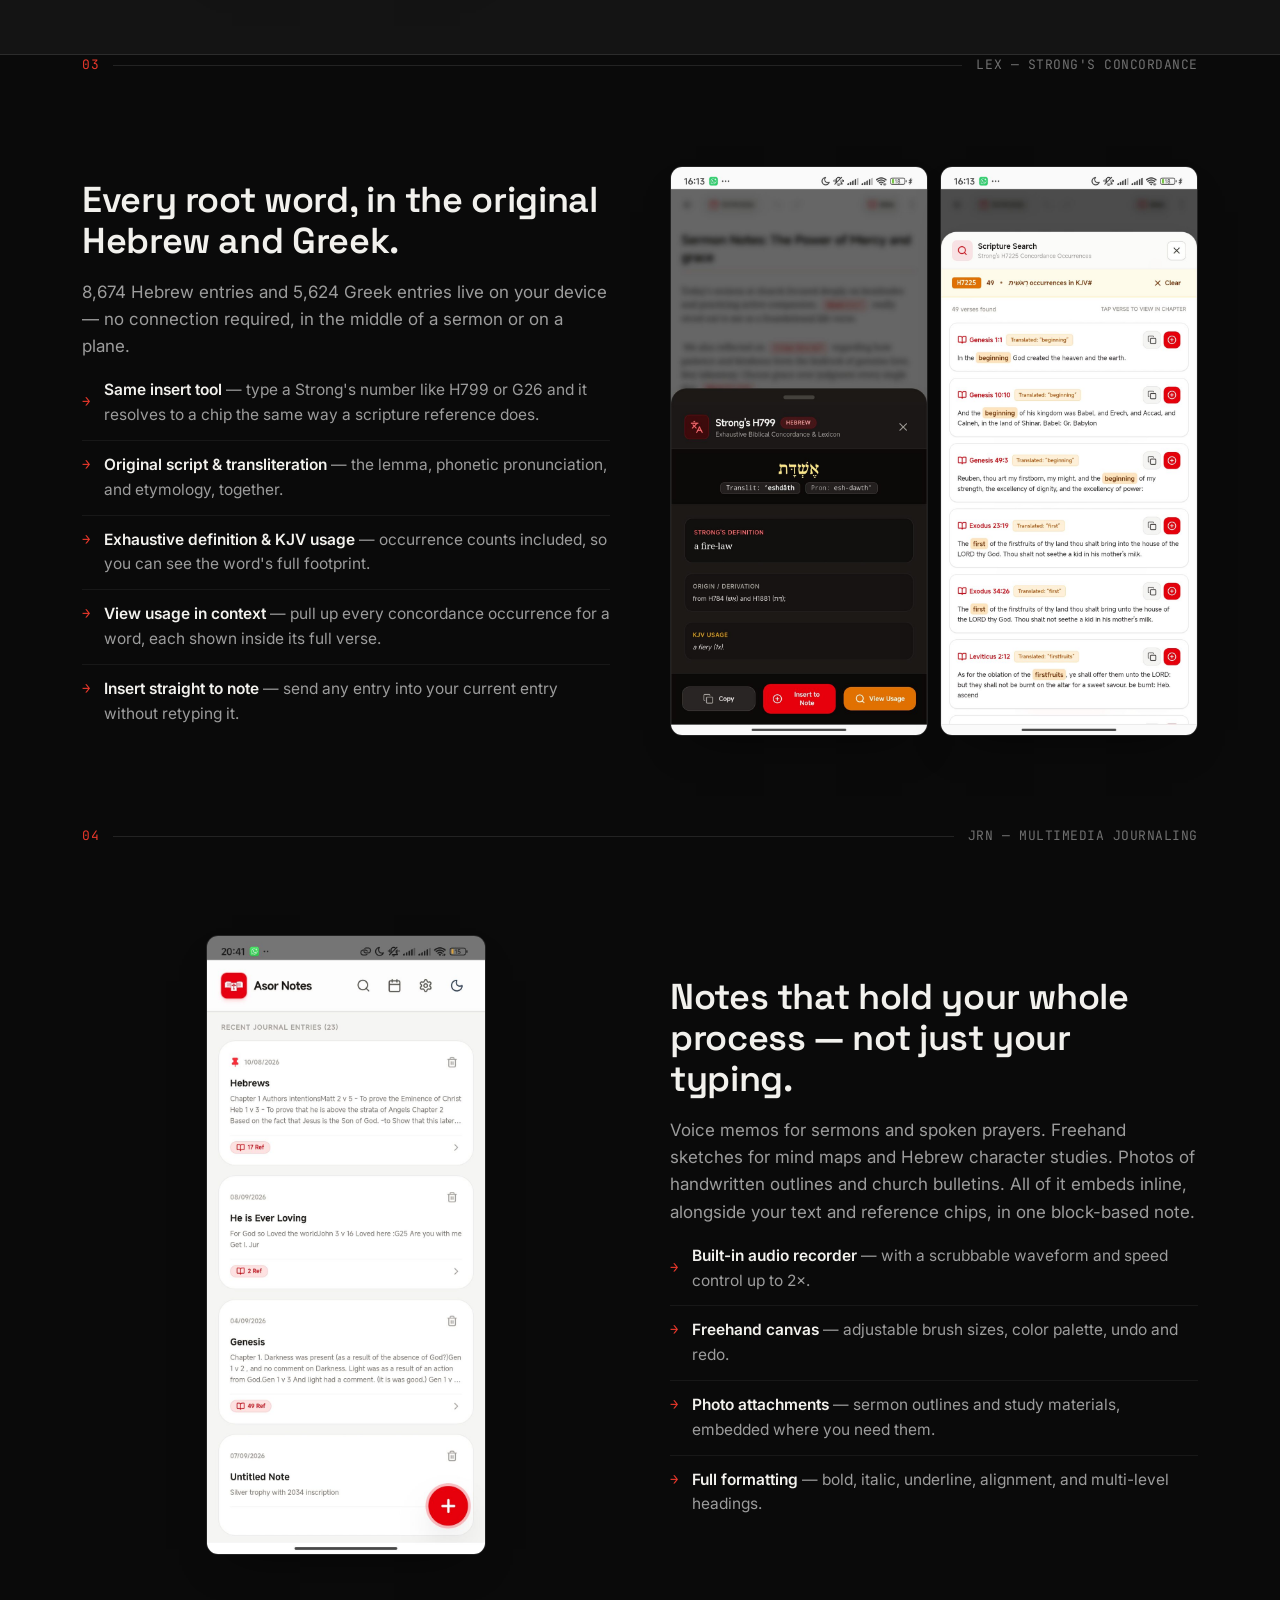
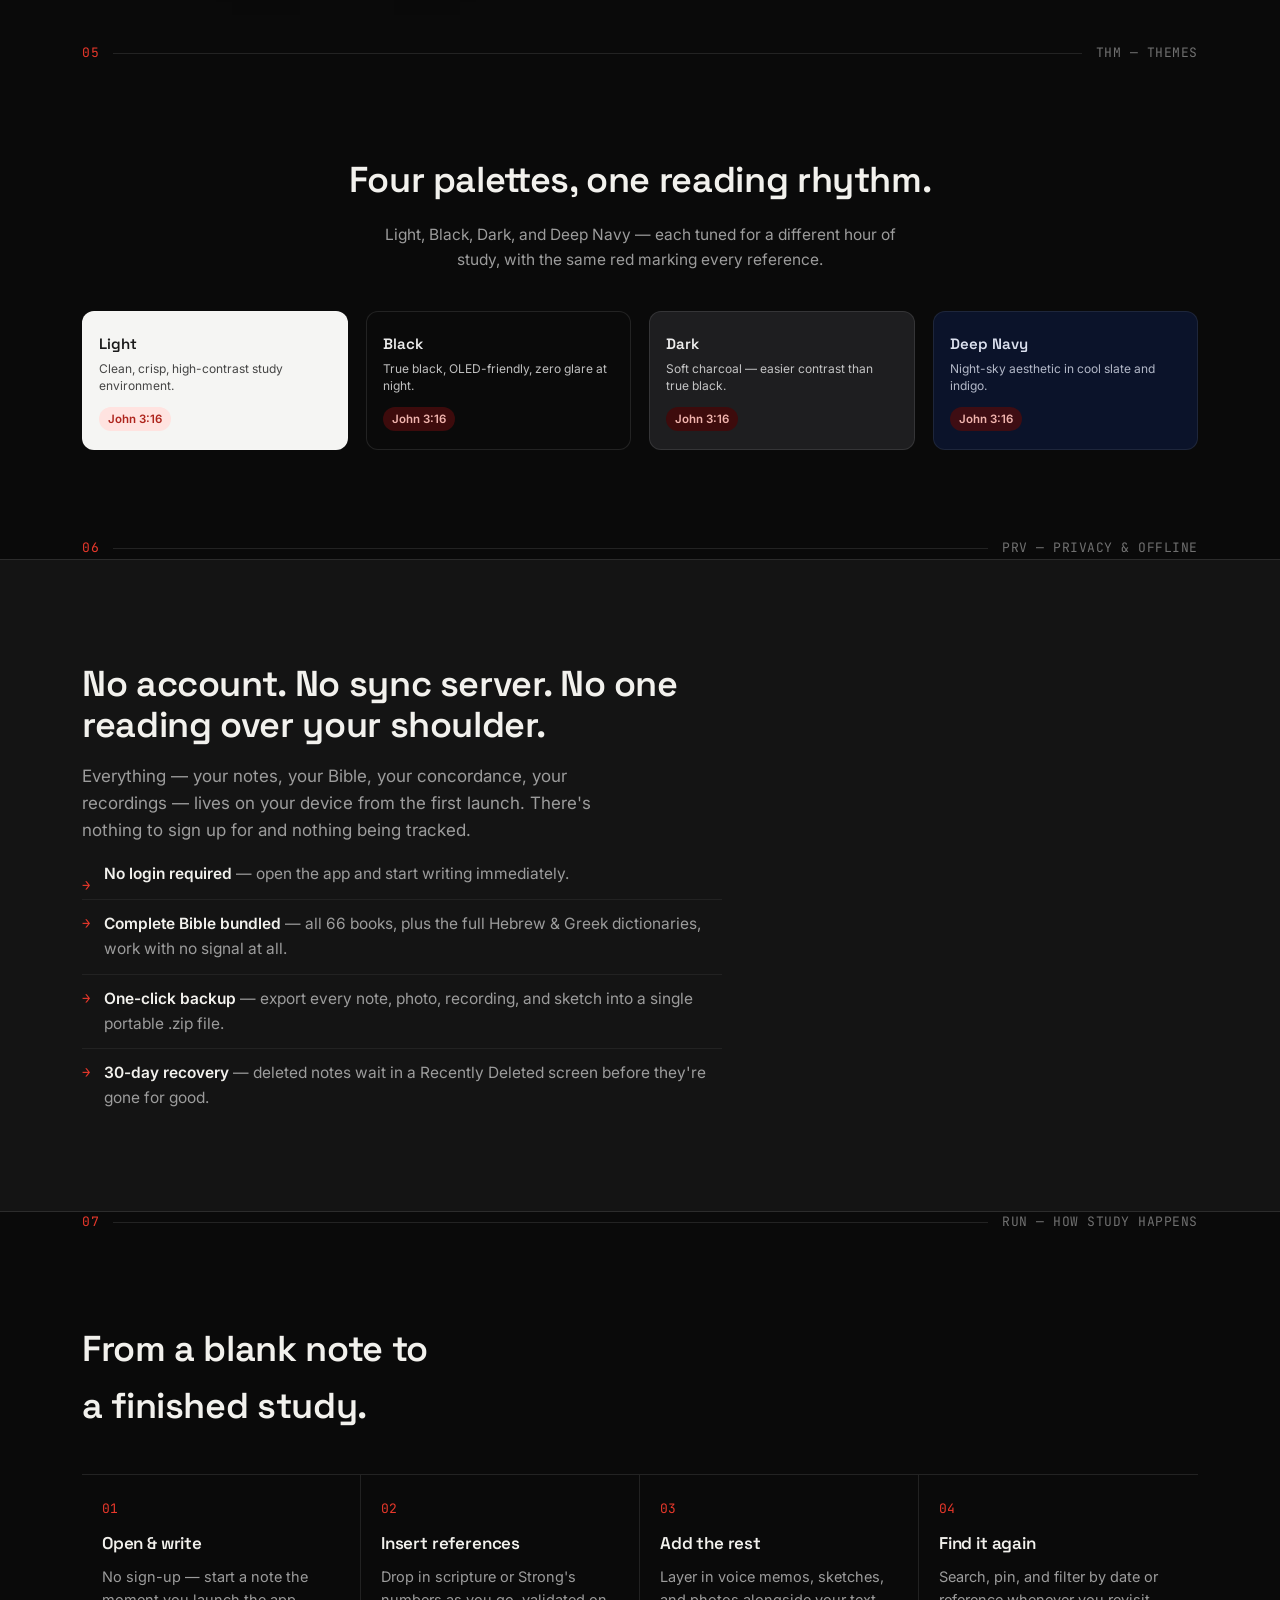
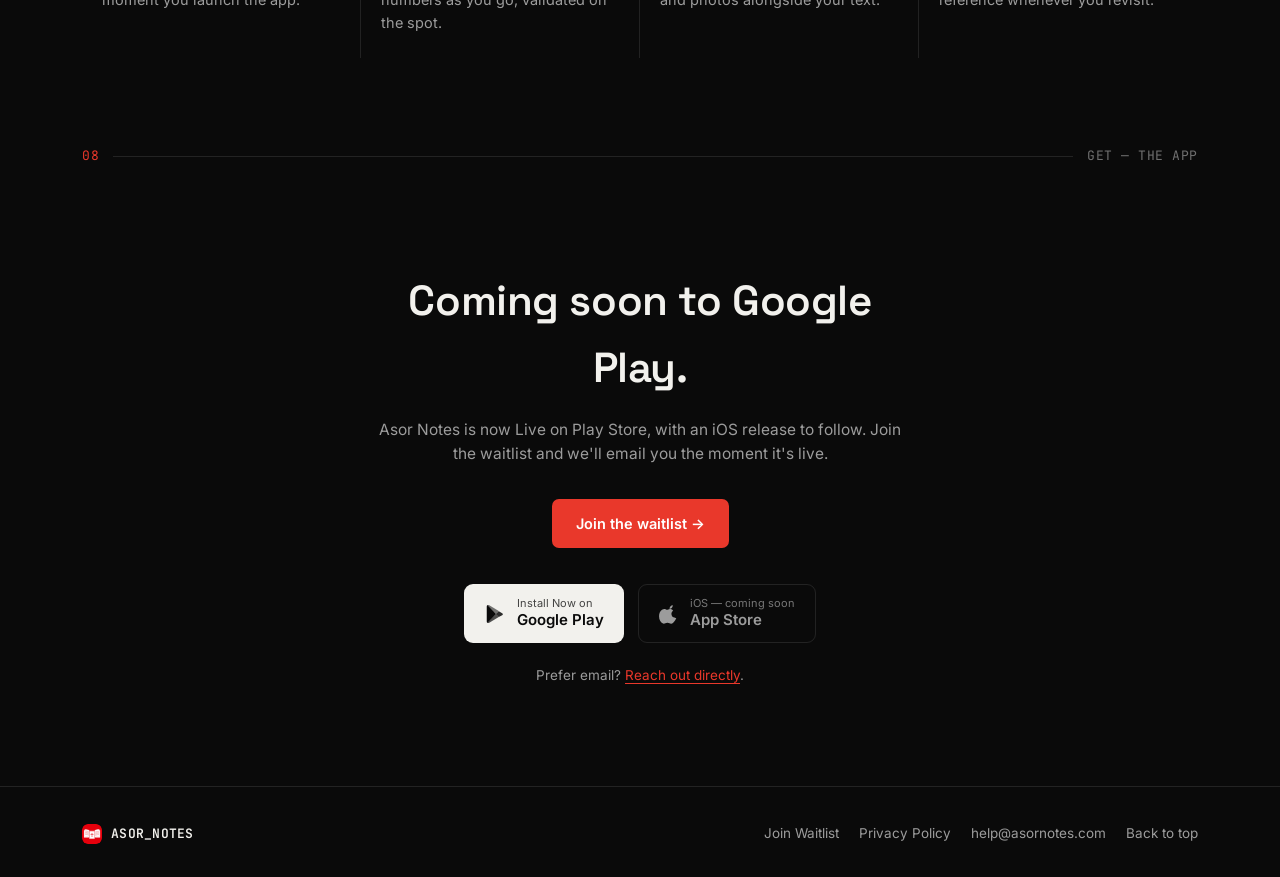
==== commit cd49523a: "Update index.html" ====
--- a/index.html
+++ b/index.html
@@ -262,7 +262,7 @@
   <section class="install" id="install">
     <div class="wrap">
       <h2>Coming soon to Google Play.</h2>
-      <p>Asor Notes is heading to the Play Store shortly, with an iOS release to follow. Join the waitlist and we'll email you the moment it's live.</p>
+      <p>Asor Notes is now Live on Play Store, with an iOS release to follow. Join the waitlist and we'll email you the moment it's live.</p>
 
       <div class="cta-row" style="justify-content:center; margin-top:32px;">
         <a class="btn-primary" href="waitlist.html">Join the waitlist →</a>
@@ -270,9 +270,9 @@
 
       <div class="store-row">
         <!-- TODO: replace "#" with the live Play Store listing URL once published -->
-        <a class="btn-store" href="#" id="playStoreBtn">
+        <a class="btn-store" href="https://play.google.com/store/apps/details?id=com.asornotes.app&pcampaignid=web_share" id="playStoreBtn">
           <svg viewBox="0 0 24 24" width="22" height="22" aria-hidden="true"><path fill="currentColor" d="M3.6 2.4c-.4.4-.6.9-.6 1.5v16.2c0 .6.2 1.1.6 1.5l.1.1L13 12.3v-.2L3.7 2.3l-.1.1z"></path><path fill="currentColor" d="M16.1 15.4l-3.1-3.1v-.2l3.1-3.1 3.7 2.1c1.1.6 1.1 1.6 0 2.2l-3.7 2.1z" opacity=".85"></path><path fill="currentColor" d="M16.1 15.4L13 12.3 3.7 21.6c.4.4 1 .4 1.6.1l10.8-6.3z" opacity=".7"></path><path fill="currentColor" d="M16.1 8.6L5.3 2.3c-.6-.3-1.2-.3-1.6.1L13 12.3l3.1-3.7z" opacity=".55"></path></svg>
-          <span><small>Coming soon on</small>Google Play</span>
+          <span><small>Install Now on</small>Google Play</span>
         </a>
         <span class="btn-store soon" aria-disabled="true">
           <svg viewBox="0 0 24 24" width="20" height="20" aria-hidden="true"><path fill="currentColor" d="M16.5 1.5c.1 1.1-.3 2.1-1 2.9-.7.8-1.8 1.5-2.9 1.4-.1-1.1.4-2.2 1-2.9.8-.8 2-1.4 2.9-1.4zM20.7 17c-.6 1.3-.9 1.9-1.7 3-1.1 1.6-2.6 3.6-4.5 3.6-1.7 0-2.1-1.1-4.4-1.1-2.3 0-2.7 1.1-4.4 1.1-1.9 0-3.3-1.8-4.4-3.4C-.8 16.2-.4 9.6 3.6 7c1-.7 2-.9 2.9-.9 1.3 0 2.4.9 3.2.9.8 0 2-1.1 3.6-1 .6 0 2.5.3 3.7 2-.1.1-2.2 1.3-2.1 3.9 0 3 2.6 4.1 2.8 4.1z"></path></svg>
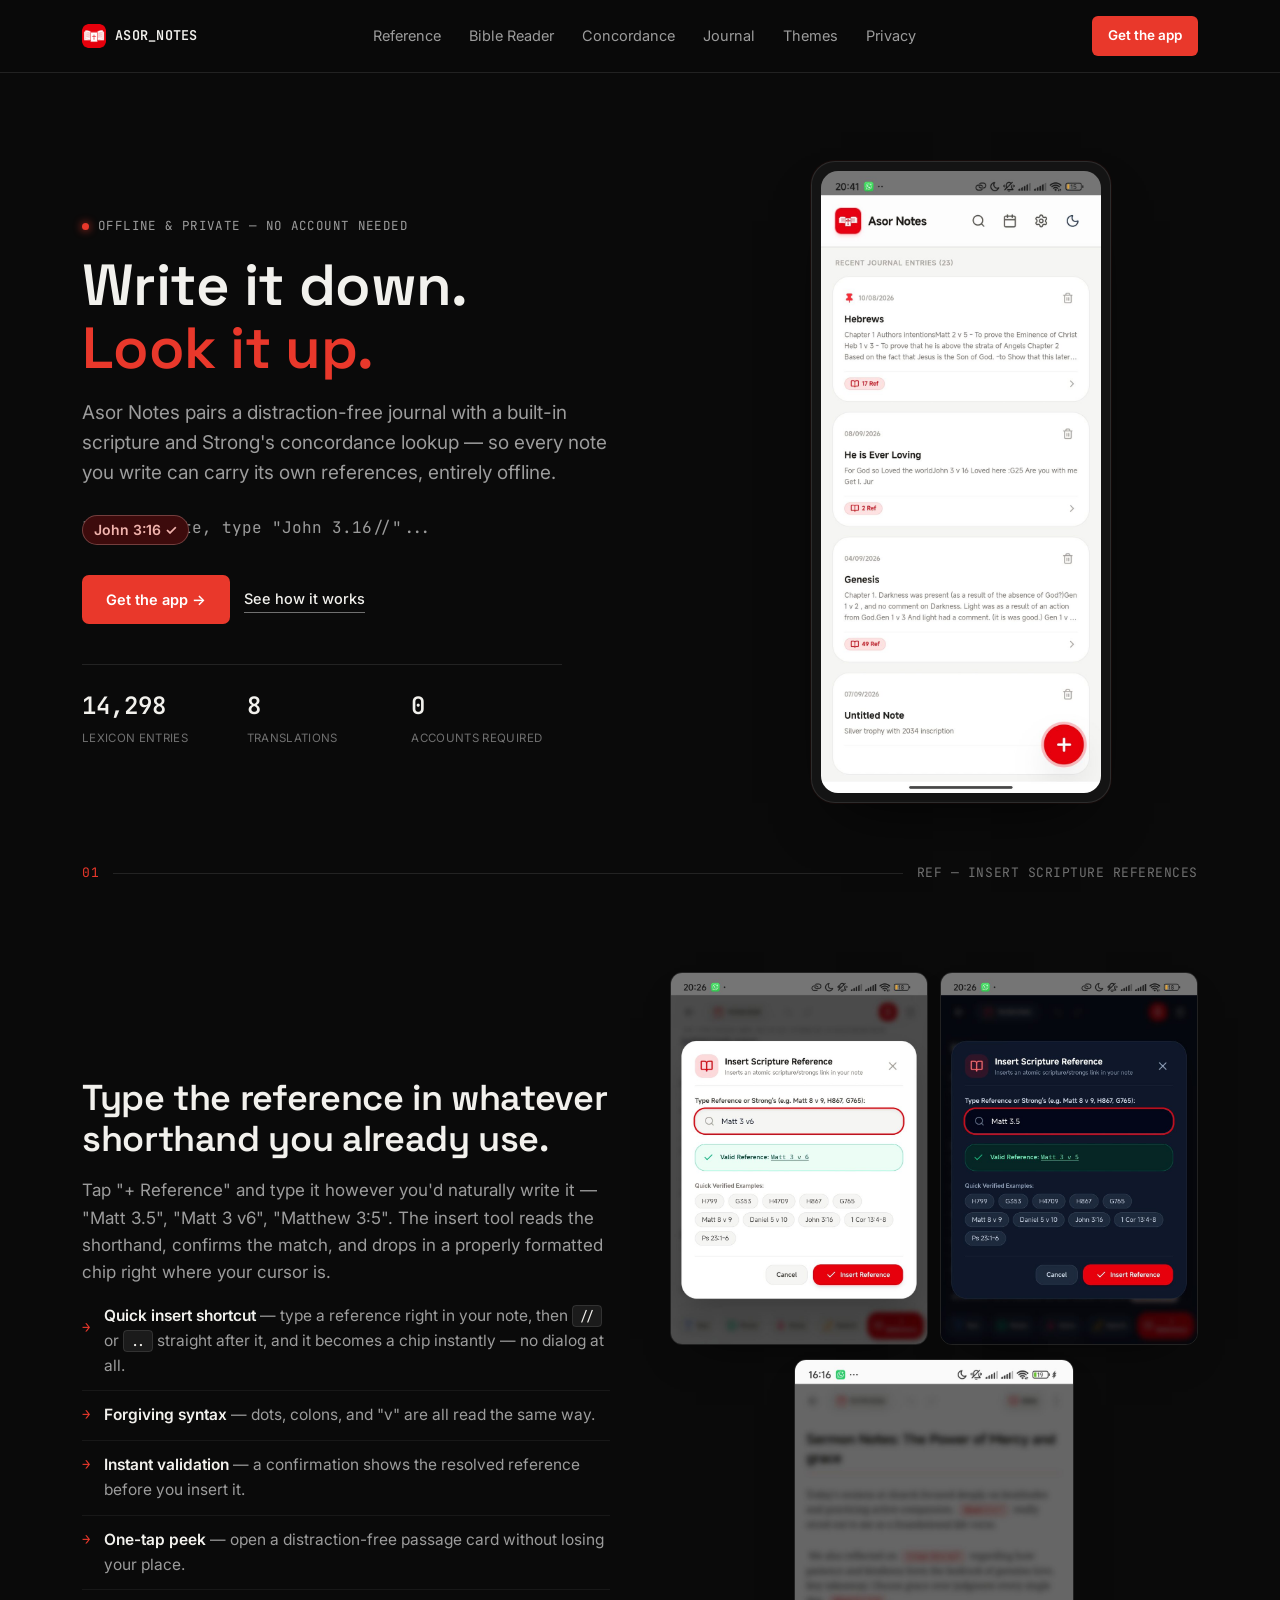
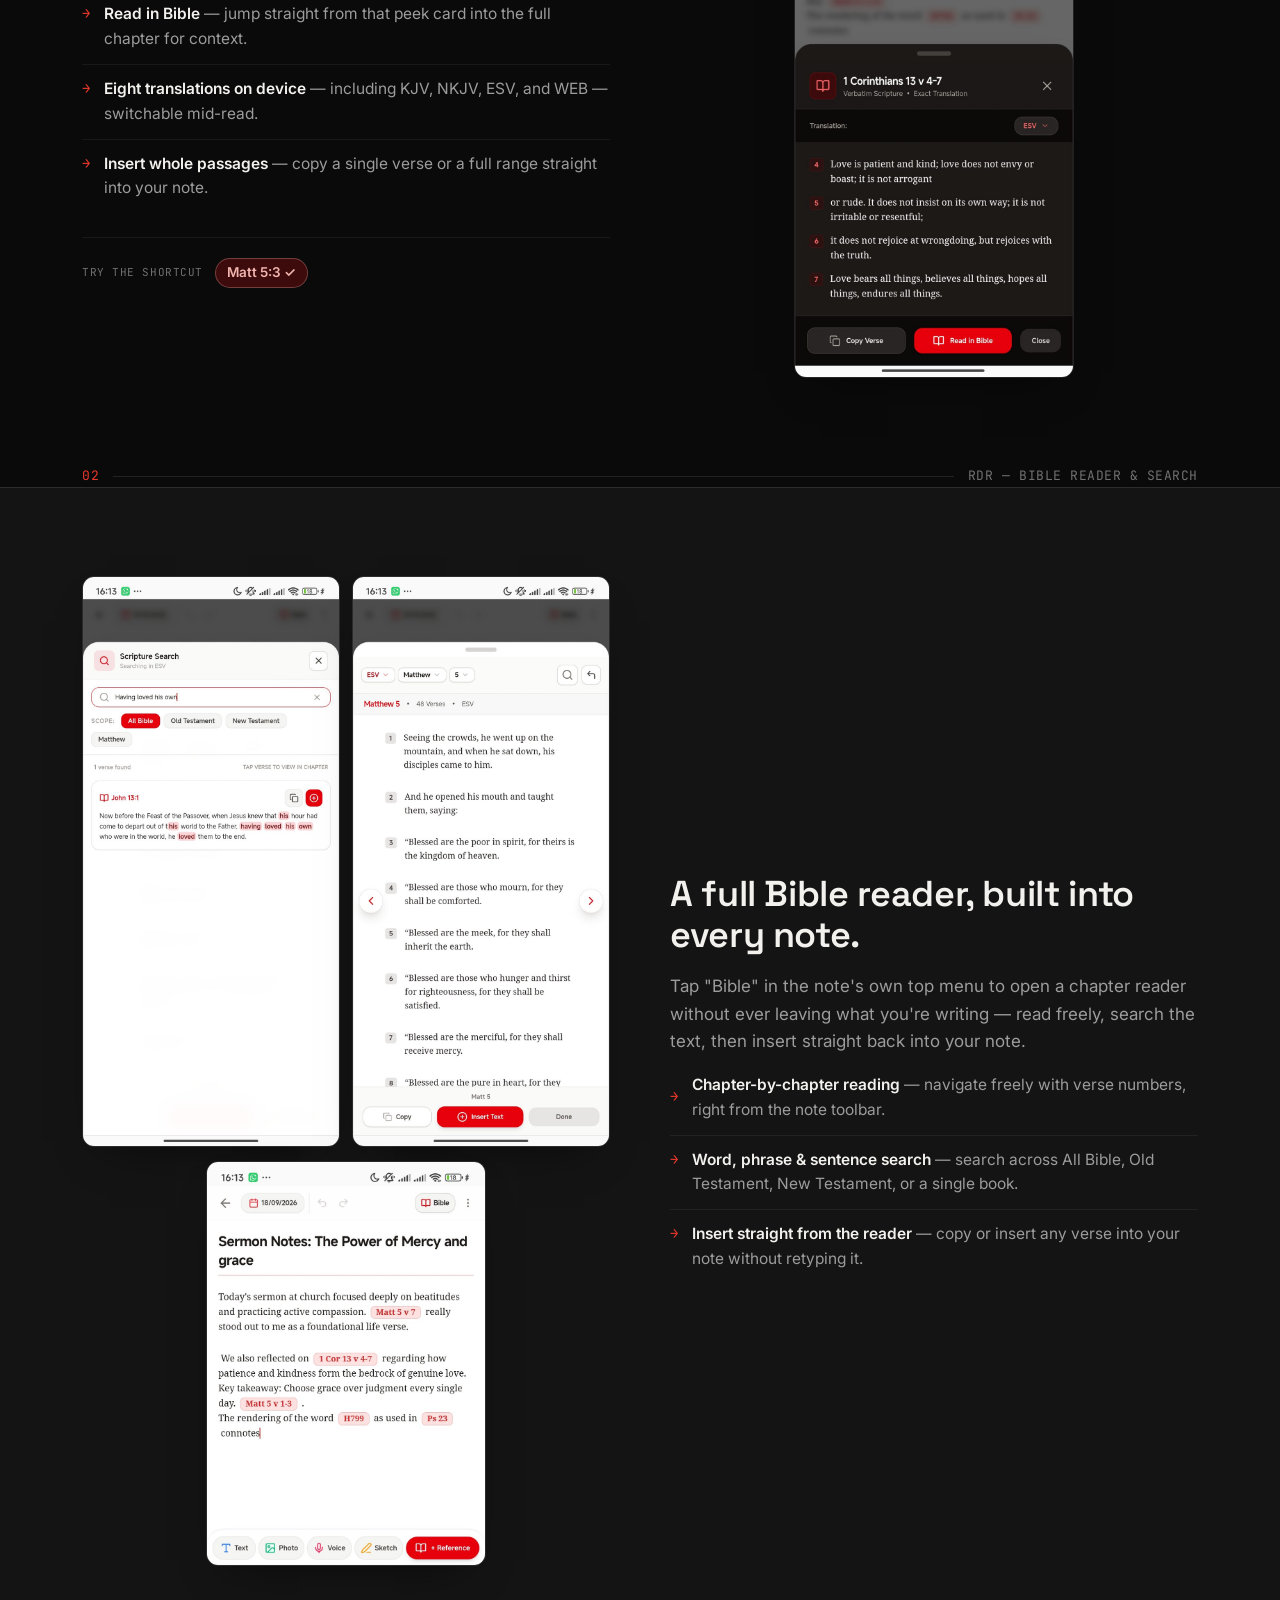
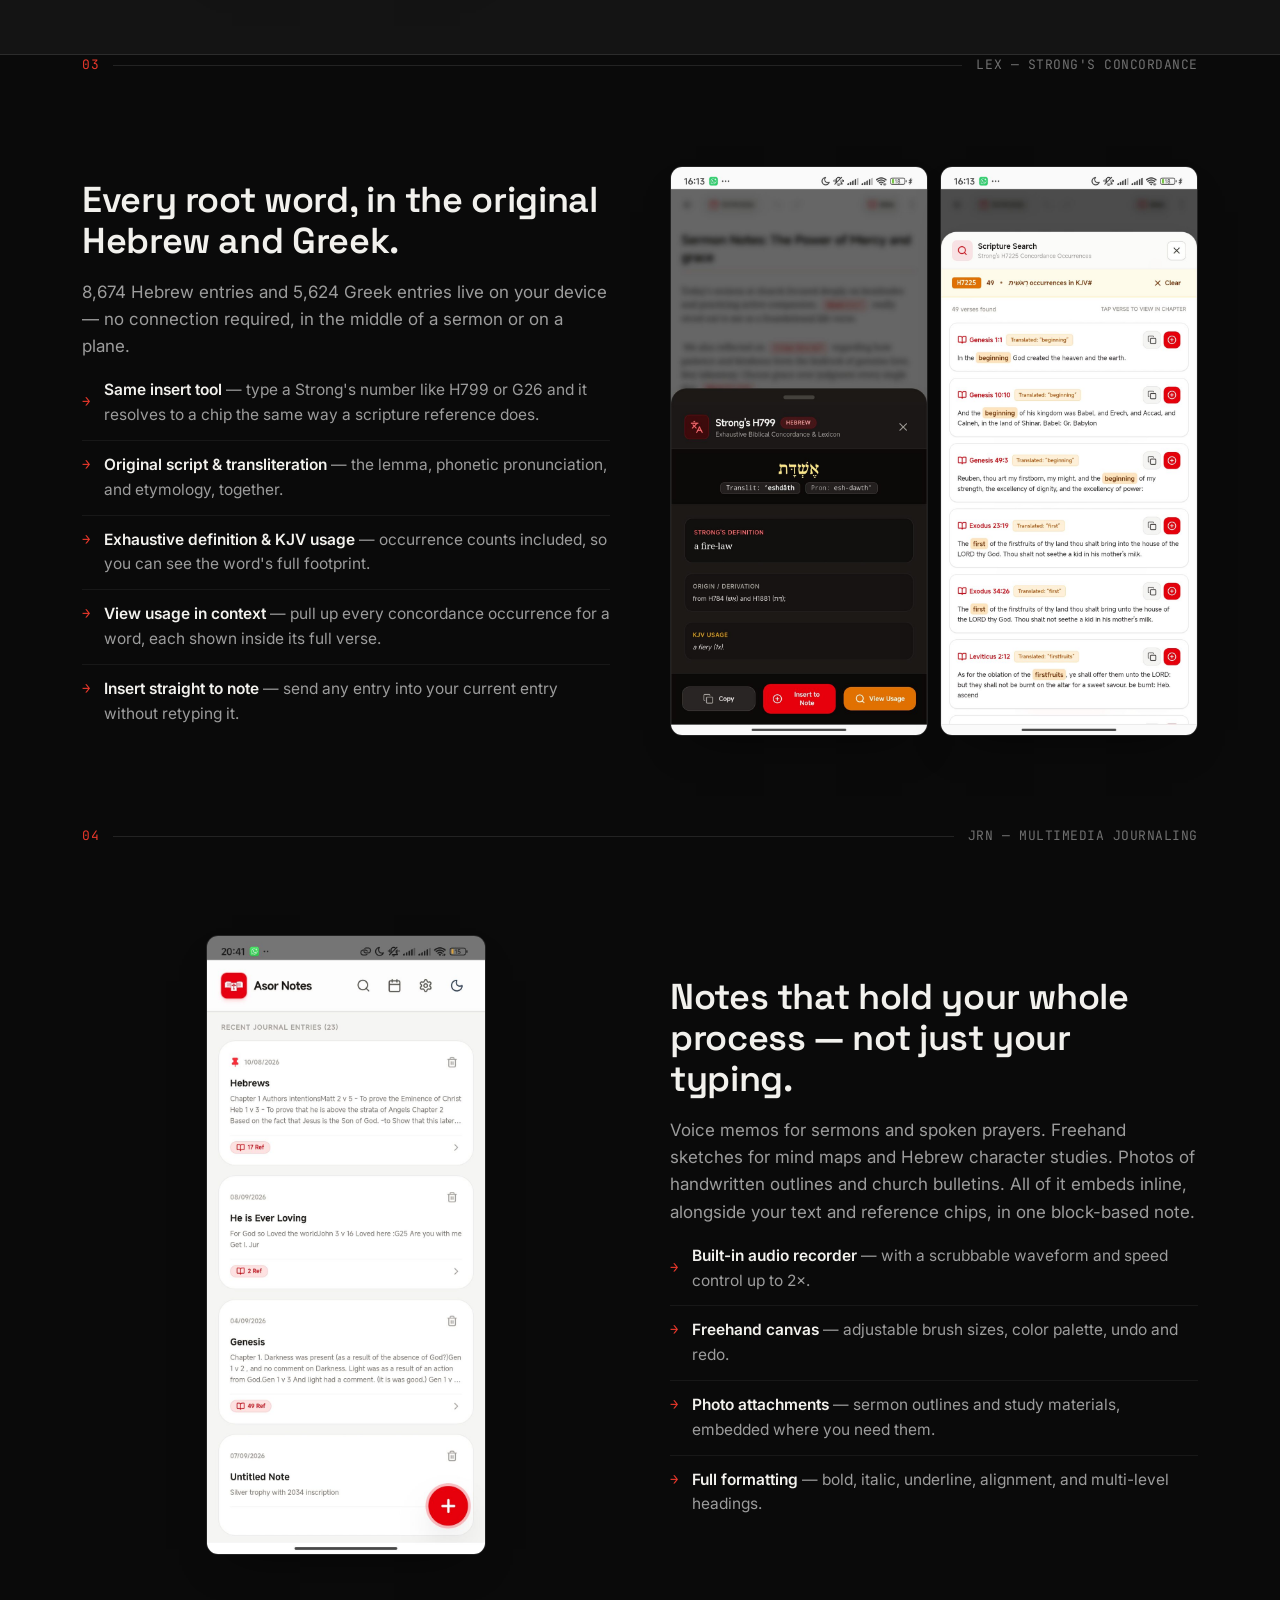
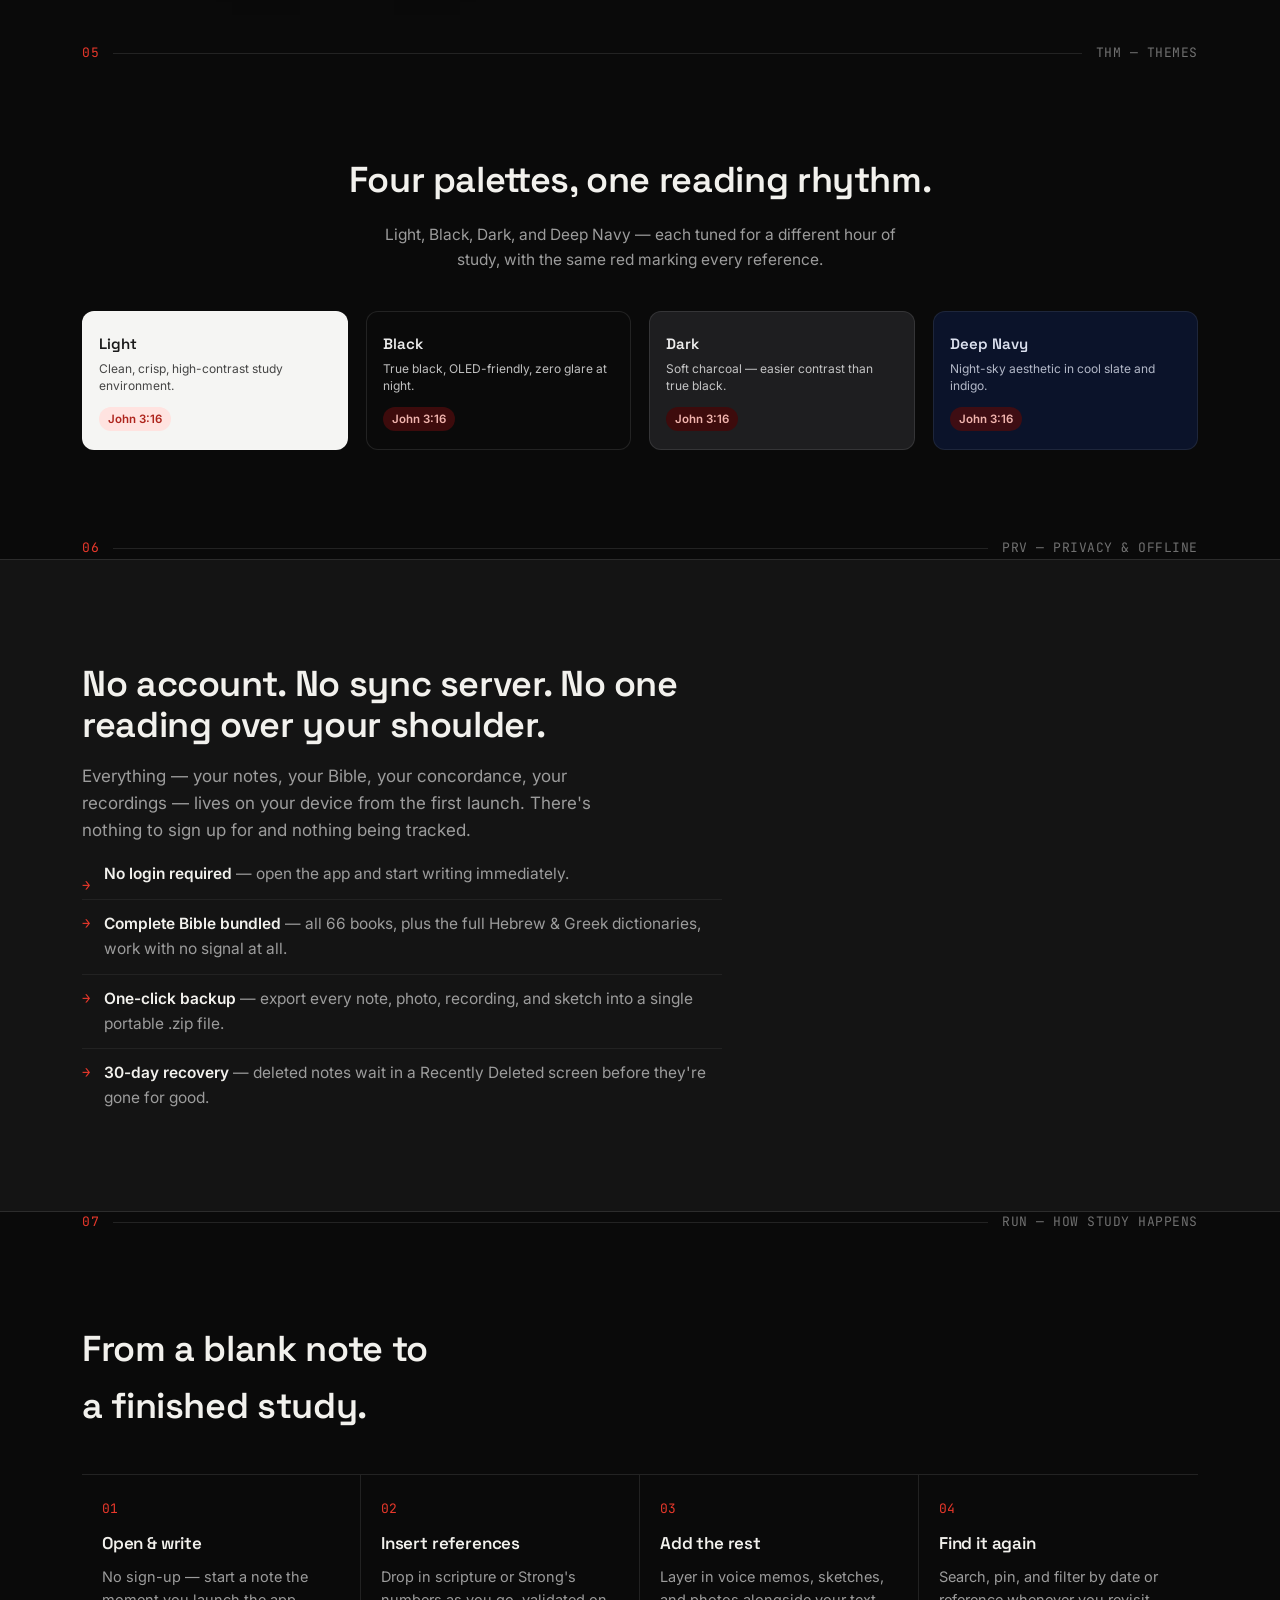
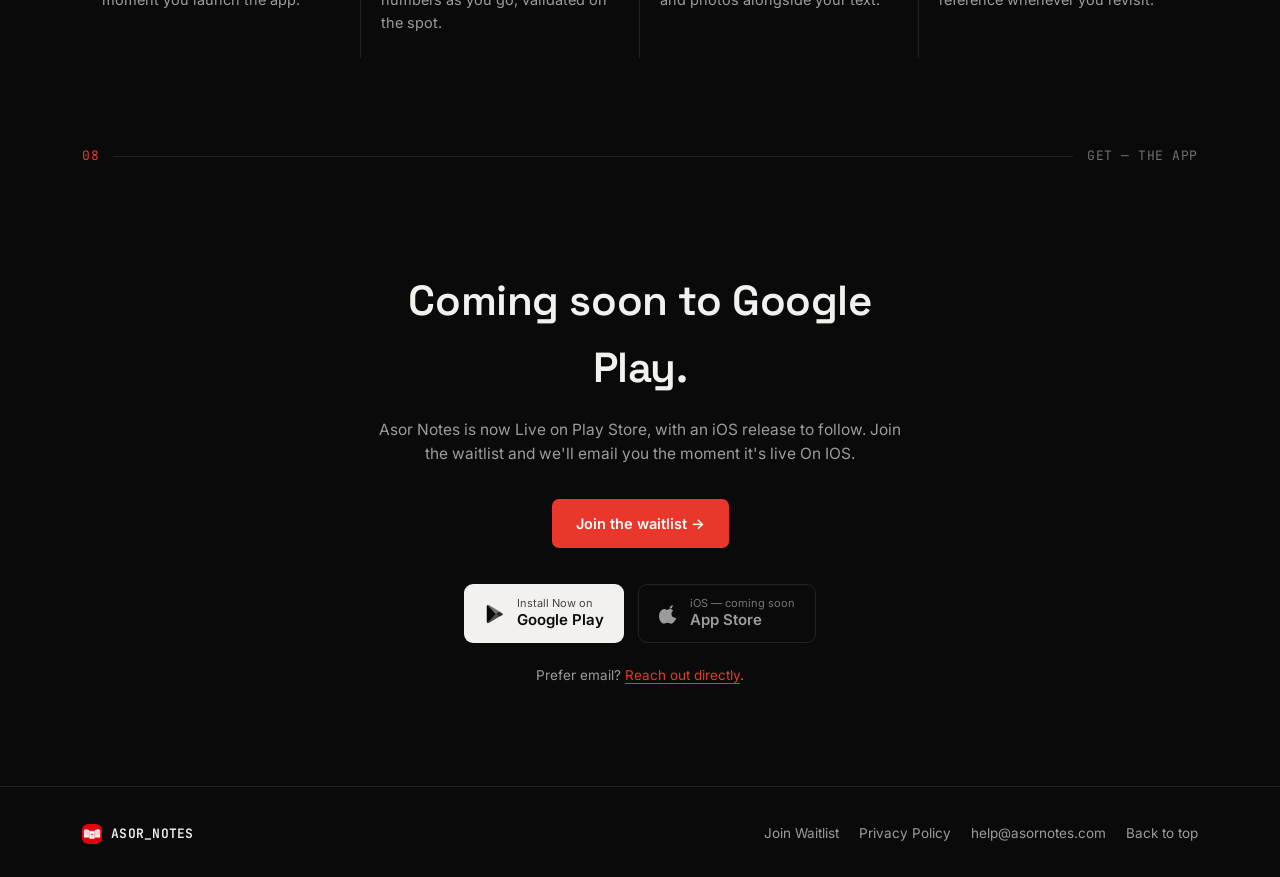
==== commit 3d594c48: "Update index.html" ====
--- a/index.html
+++ b/index.html
@@ -262,7 +262,7 @@
   <section class="install" id="install">
     <div class="wrap">
       <h2>Coming soon to Google Play.</h2>
-      <p>Asor Notes is now Live on Play Store, with an iOS release to follow. Join the waitlist and we'll email you the moment it's live.</p>
+      <p>Asor Notes is now Live on Play Store, with an iOS release to follow. Join the waitlist and we'll email you the moment it's live On IOS.</p>
 
       <div class="cta-row" style="justify-content:center; margin-top:32px;">
         <a class="btn-primary" href="waitlist.html">Join the waitlist →</a>
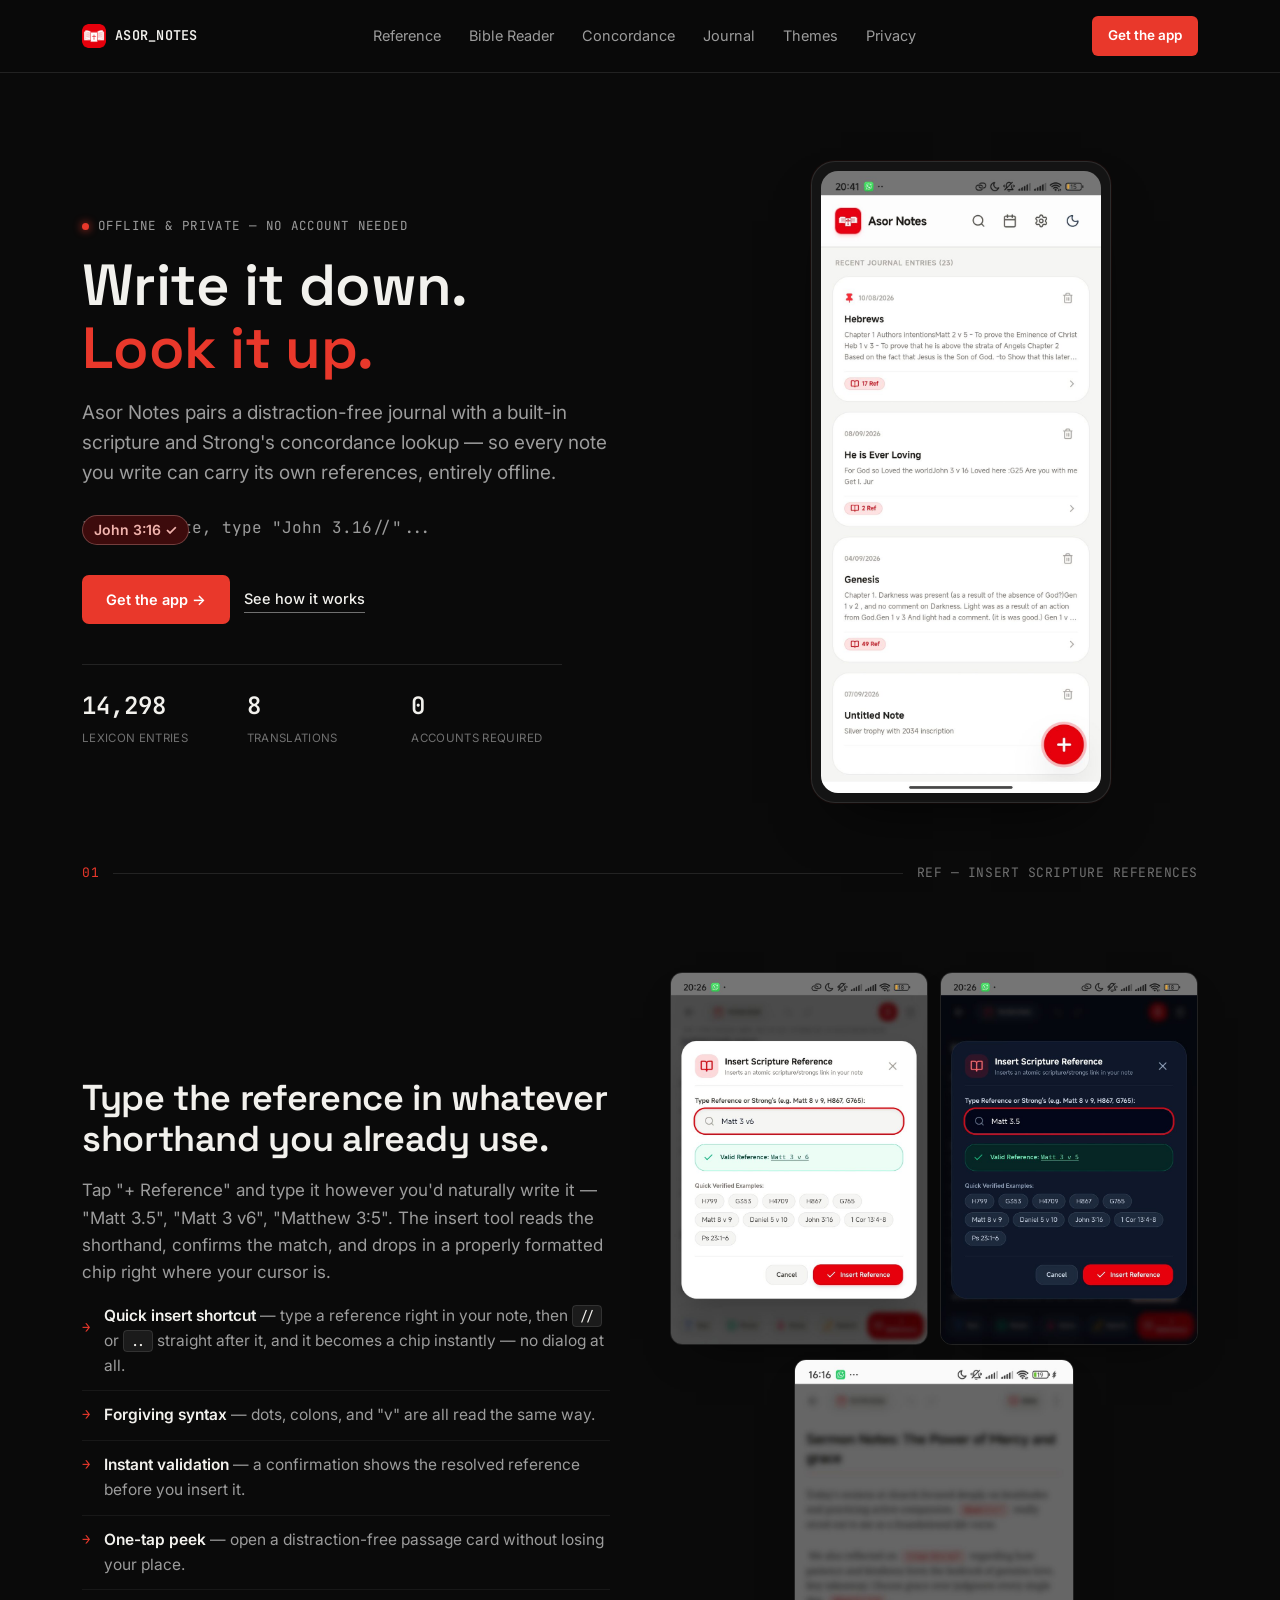
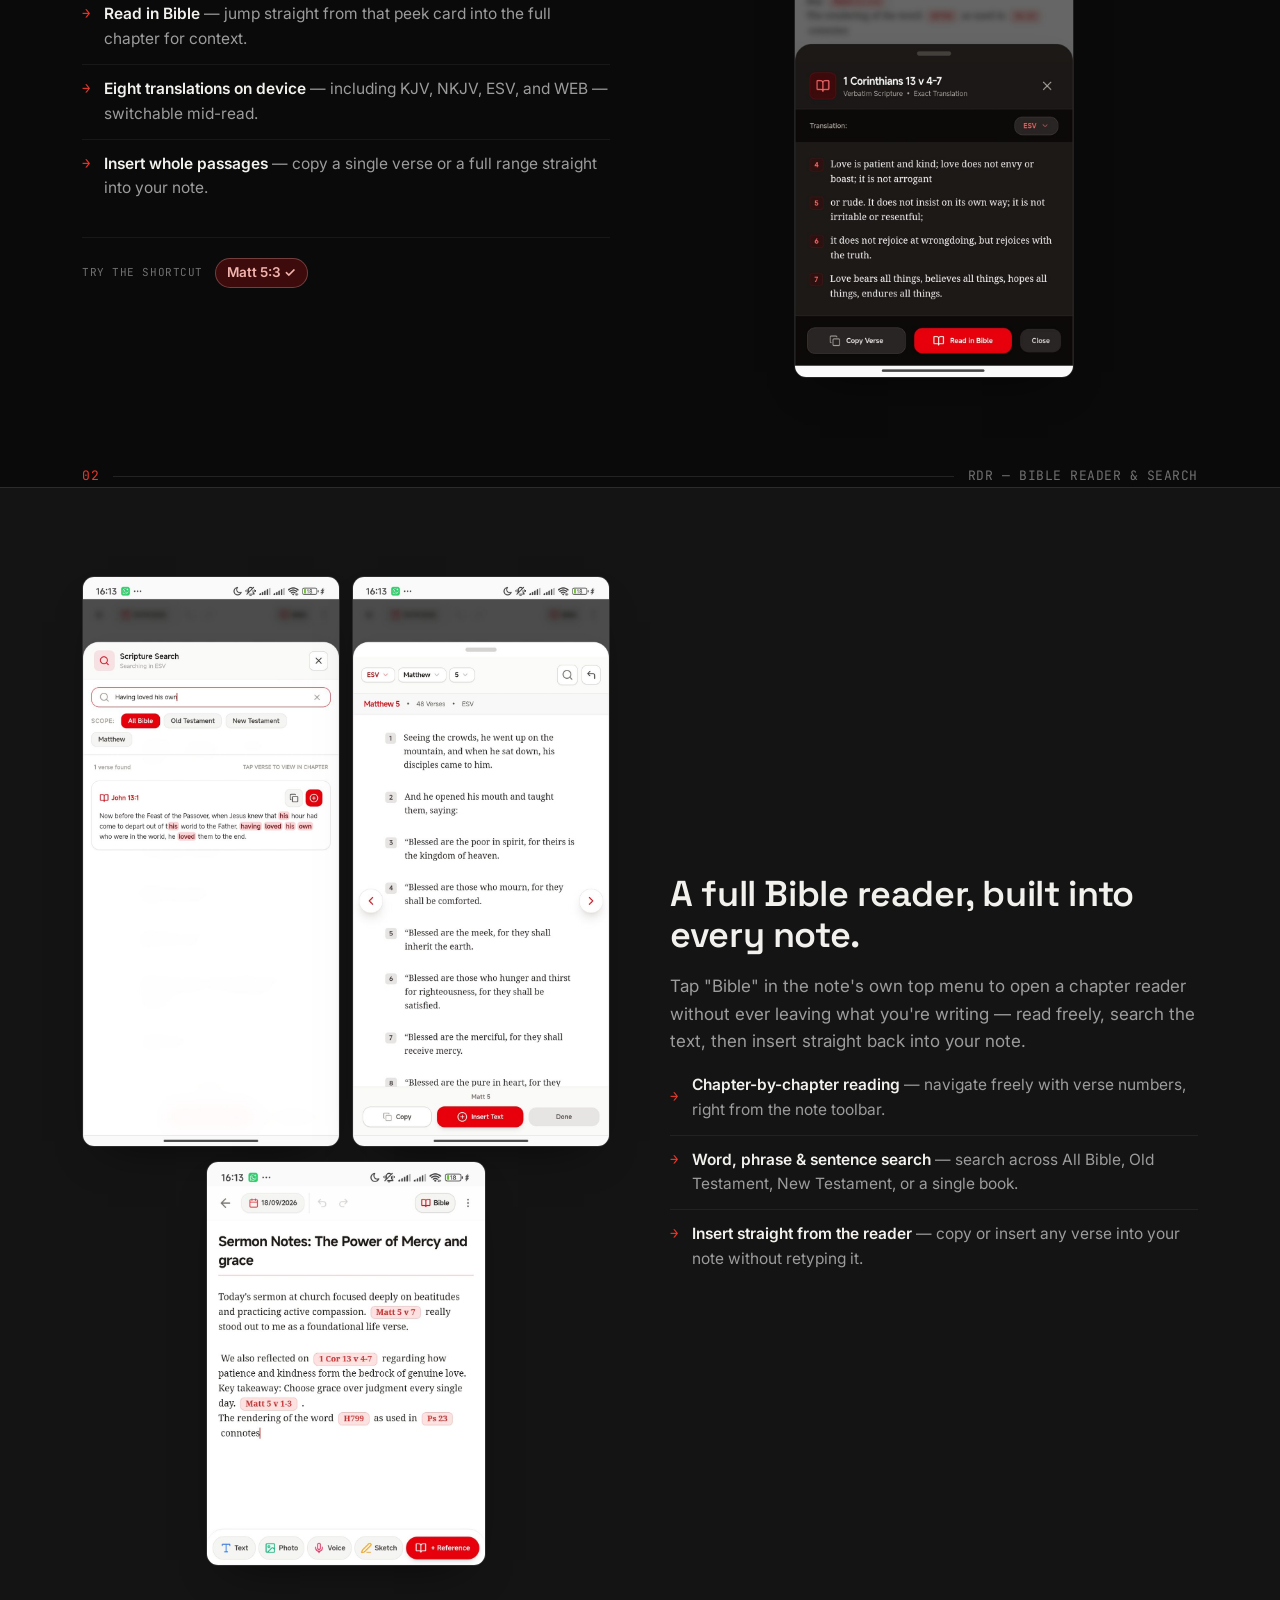
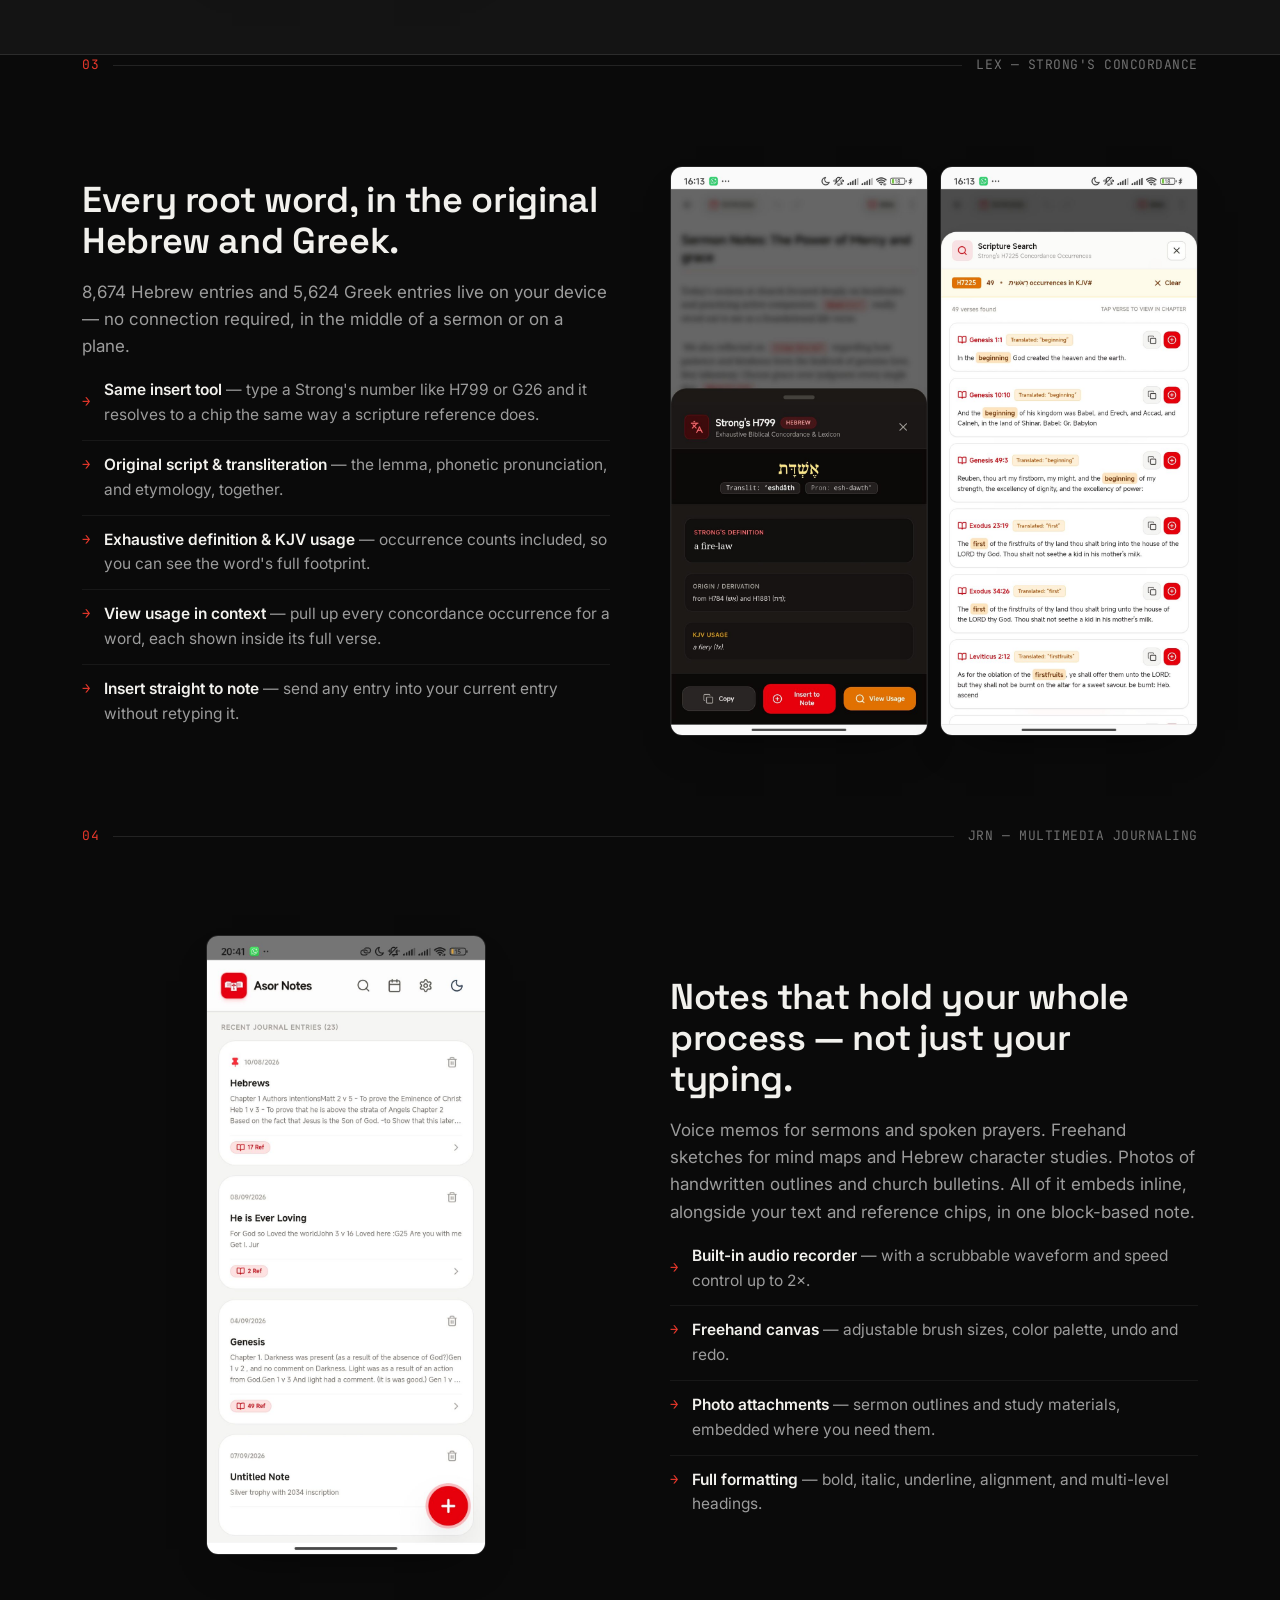
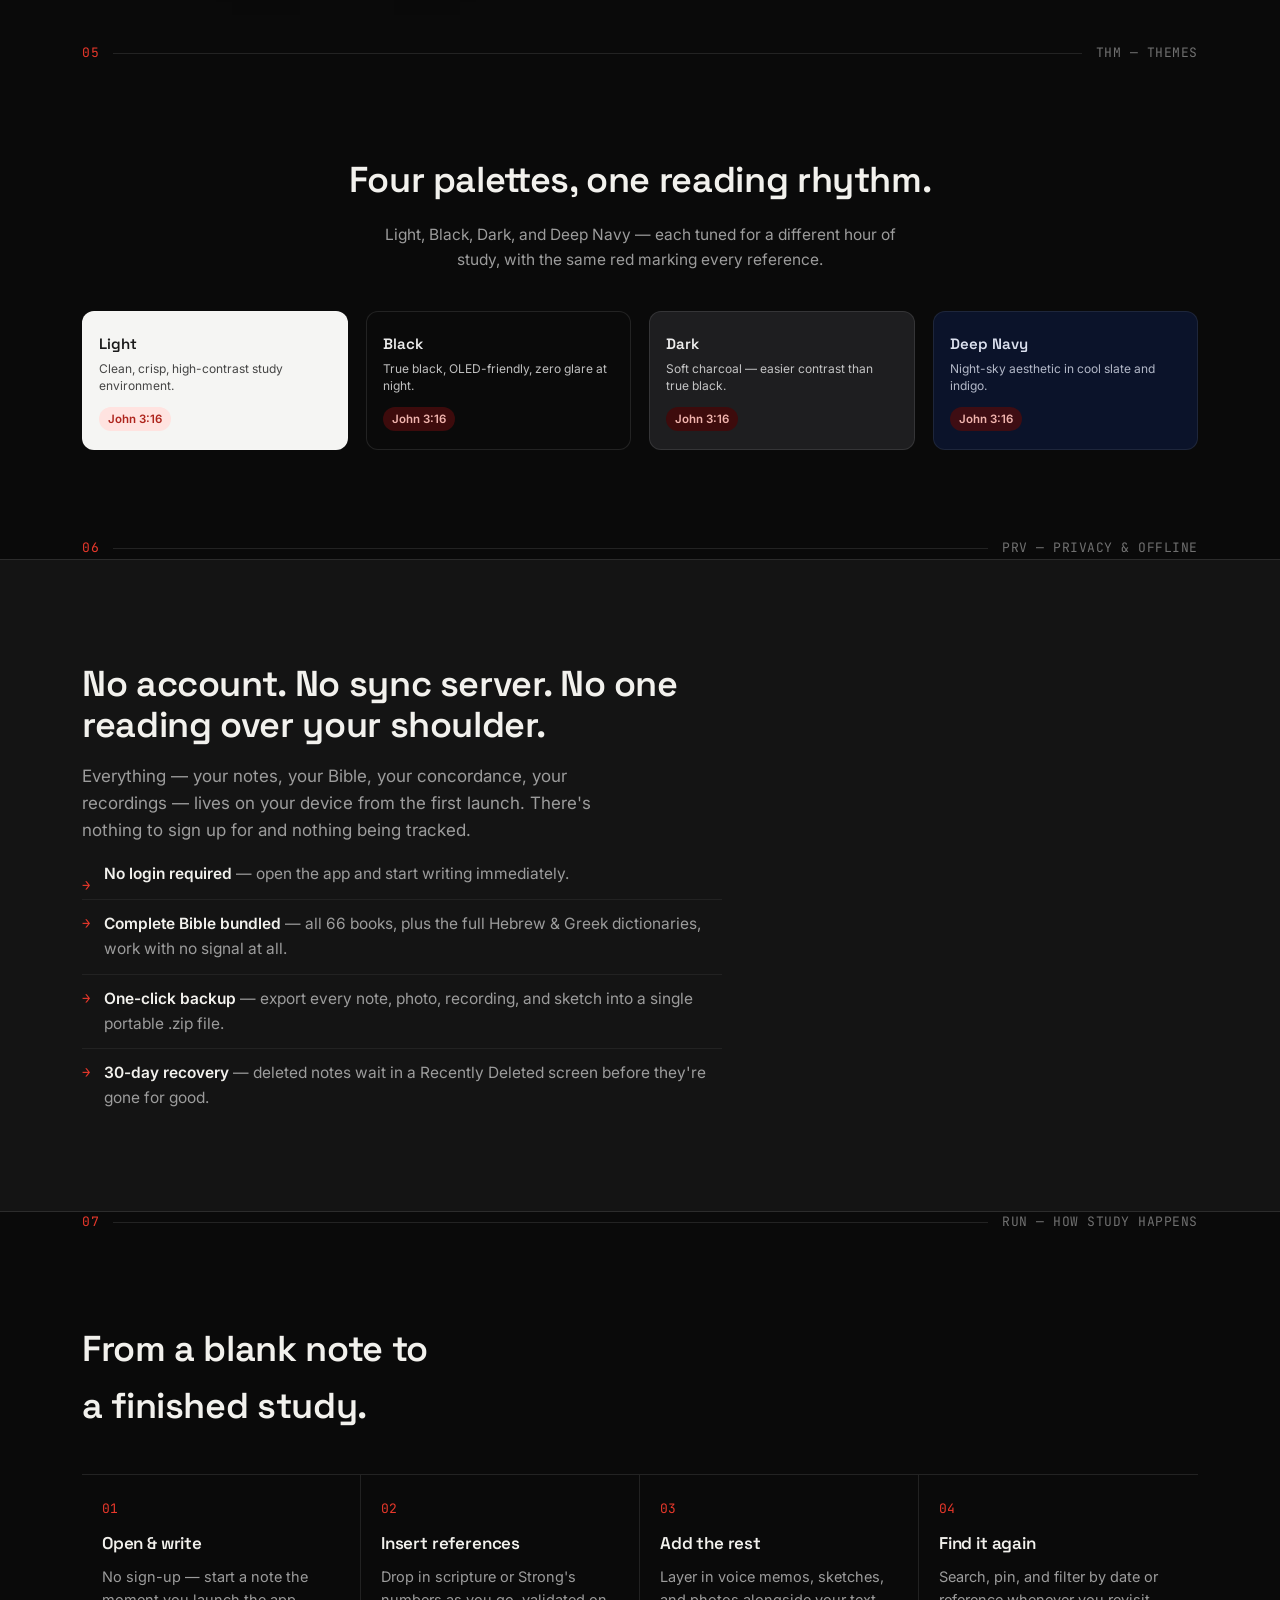
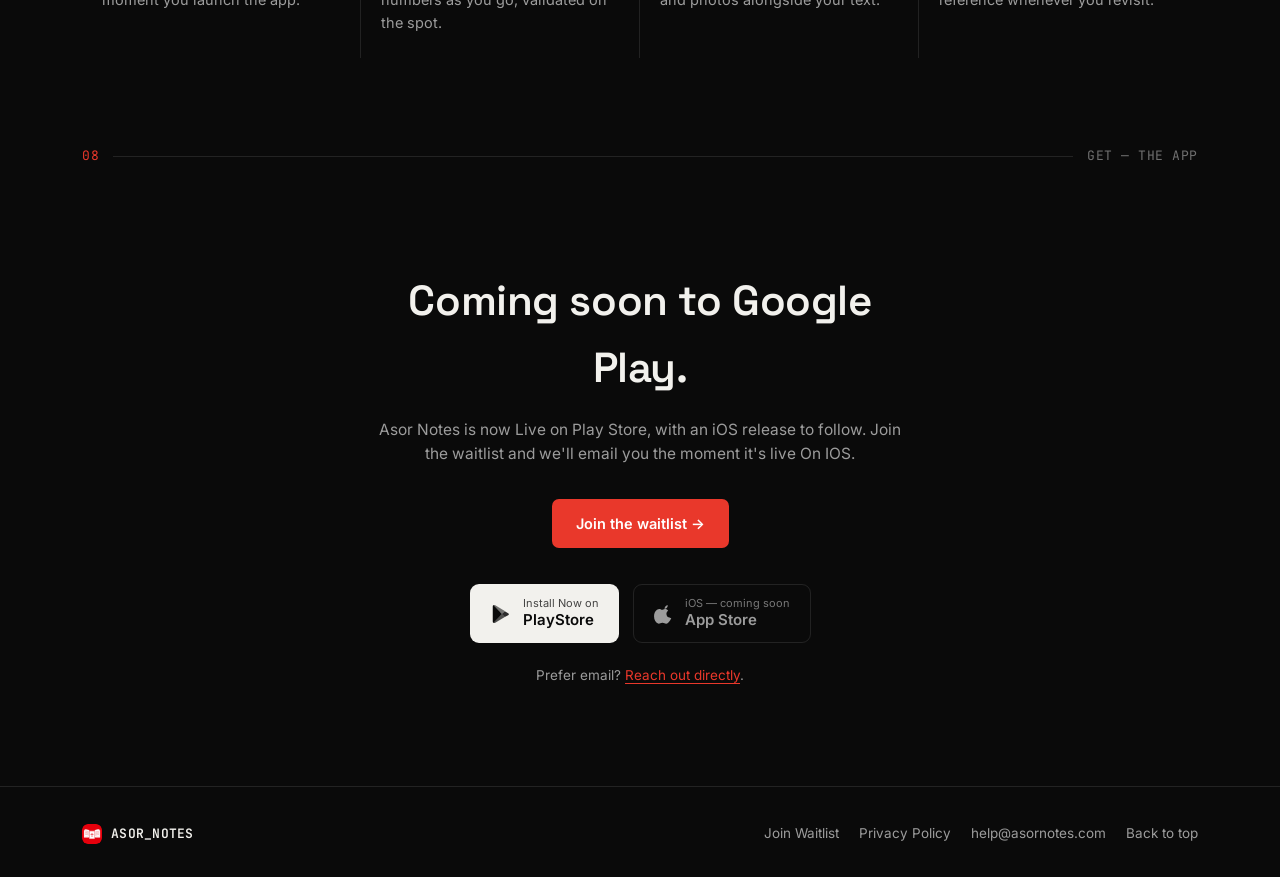
==== commit c2f1757c: "Update index.html" ====
--- a/index.html
+++ b/index.html
@@ -272,7 +272,7 @@
         <!-- TODO: replace "#" with the live Play Store listing URL once published -->
         <a class="btn-store" href="https://play.google.com/store/apps/details?id=com.asornotes.app&pcampaignid=web_share" id="playStoreBtn">
           <svg viewBox="0 0 24 24" width="22" height="22" aria-hidden="true"><path fill="currentColor" d="M3.6 2.4c-.4.4-.6.9-.6 1.5v16.2c0 .6.2 1.1.6 1.5l.1.1L13 12.3v-.2L3.7 2.3l-.1.1z"></path><path fill="currentColor" d="M16.1 15.4l-3.1-3.1v-.2l3.1-3.1 3.7 2.1c1.1.6 1.1 1.6 0 2.2l-3.7 2.1z" opacity=".85"></path><path fill="currentColor" d="M16.1 15.4L13 12.3 3.7 21.6c.4.4 1 .4 1.6.1l10.8-6.3z" opacity=".7"></path><path fill="currentColor" d="M16.1 8.6L5.3 2.3c-.6-.3-1.2-.3-1.6.1L13 12.3l3.1-3.7z" opacity=".55"></path></svg>
-          <span><small>Install Now on</small>Google Play</span>
+          <span><small>Install Now on</small>PlayStore</span>
         </a>
         <span class="btn-store soon" aria-disabled="true">
           <svg viewBox="0 0 24 24" width="20" height="20" aria-hidden="true"><path fill="currentColor" d="M16.5 1.5c.1 1.1-.3 2.1-1 2.9-.7.8-1.8 1.5-2.9 1.4-.1-1.1.4-2.2 1-2.9.8-.8 2-1.4 2.9-1.4zM20.7 17c-.6 1.3-.9 1.9-1.7 3-1.1 1.6-2.6 3.6-4.5 3.6-1.7 0-2.1-1.1-4.4-1.1-2.3 0-2.7 1.1-4.4 1.1-1.9 0-3.3-1.8-4.4-3.4C-.8 16.2-.4 9.6 3.6 7c1-.7 2-.9 2.9-.9 1.3 0 2.4.9 3.2.9.8 0 2-1.1 3.6-1 .6 0 2.5.3 3.7 2-.1.1-2.2 1.3-2.1 3.9 0 3 2.6 4.1 2.8 4.1z"></path></svg>
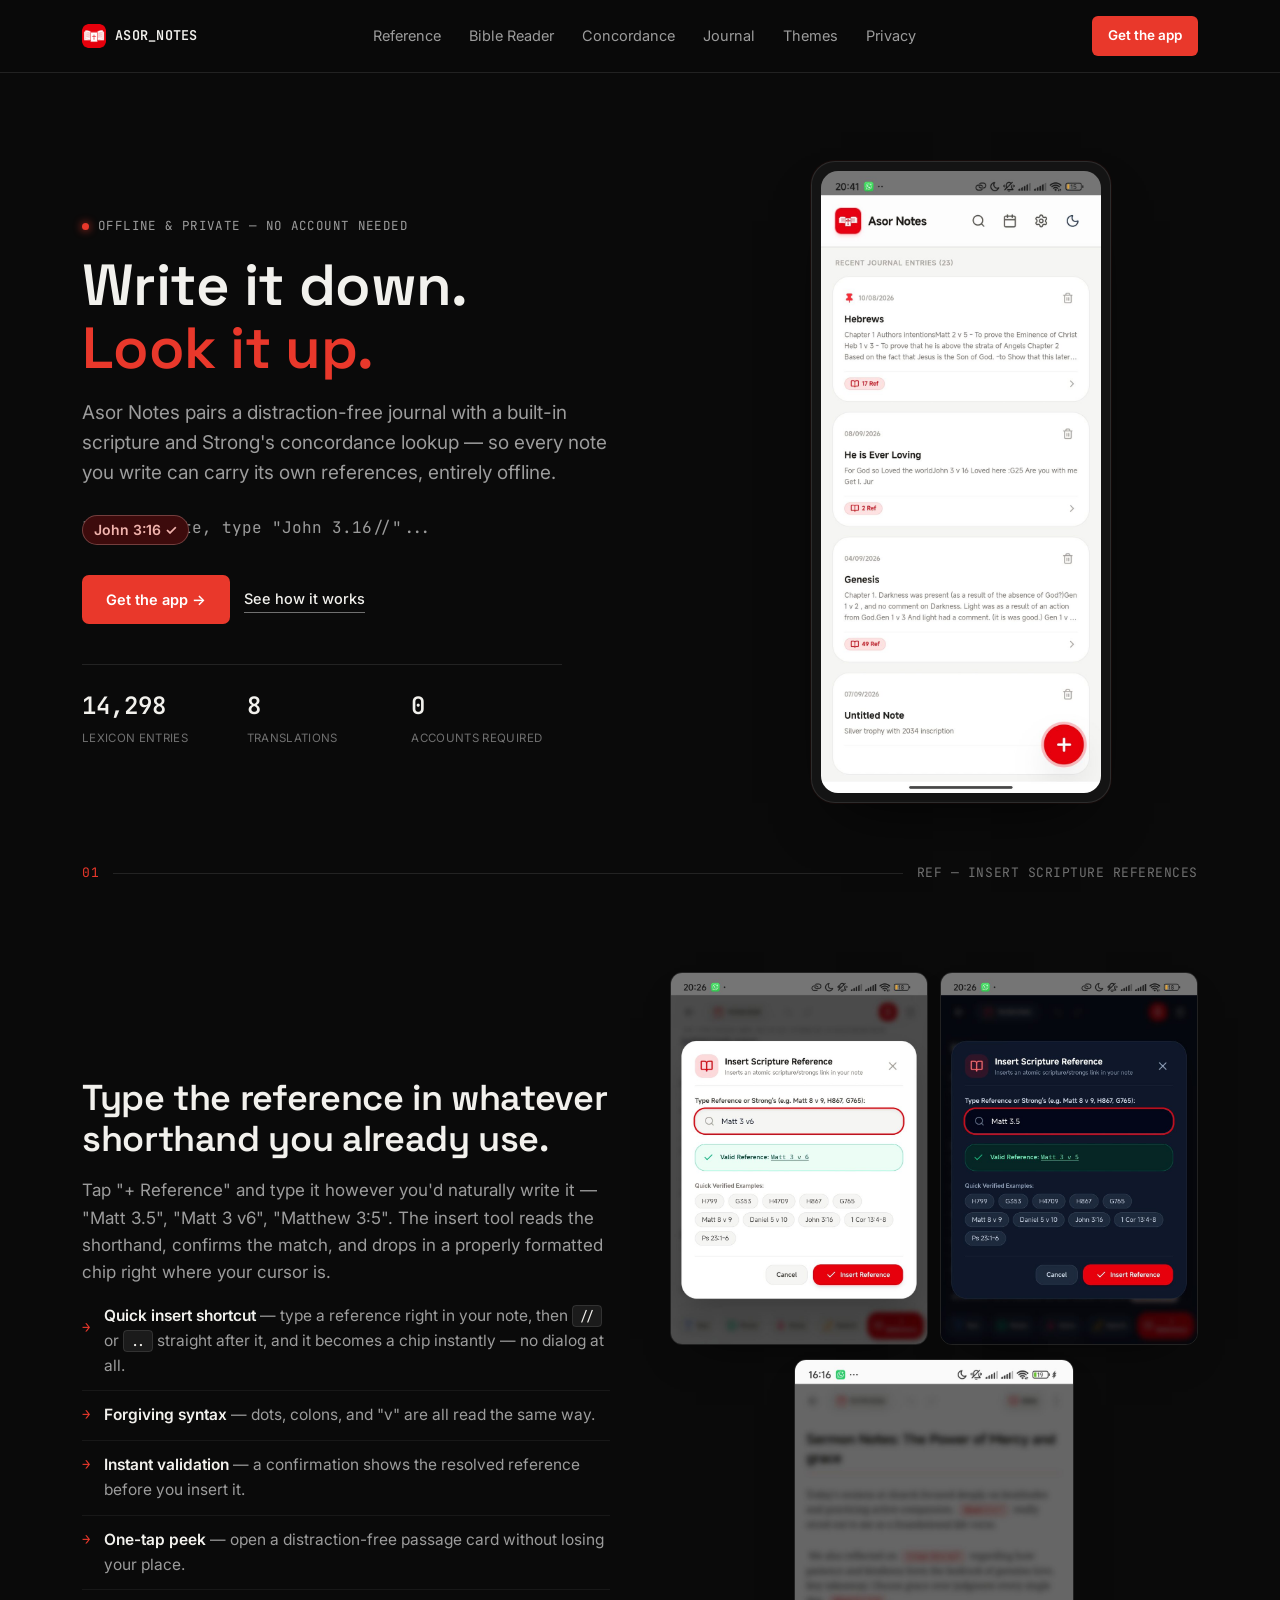
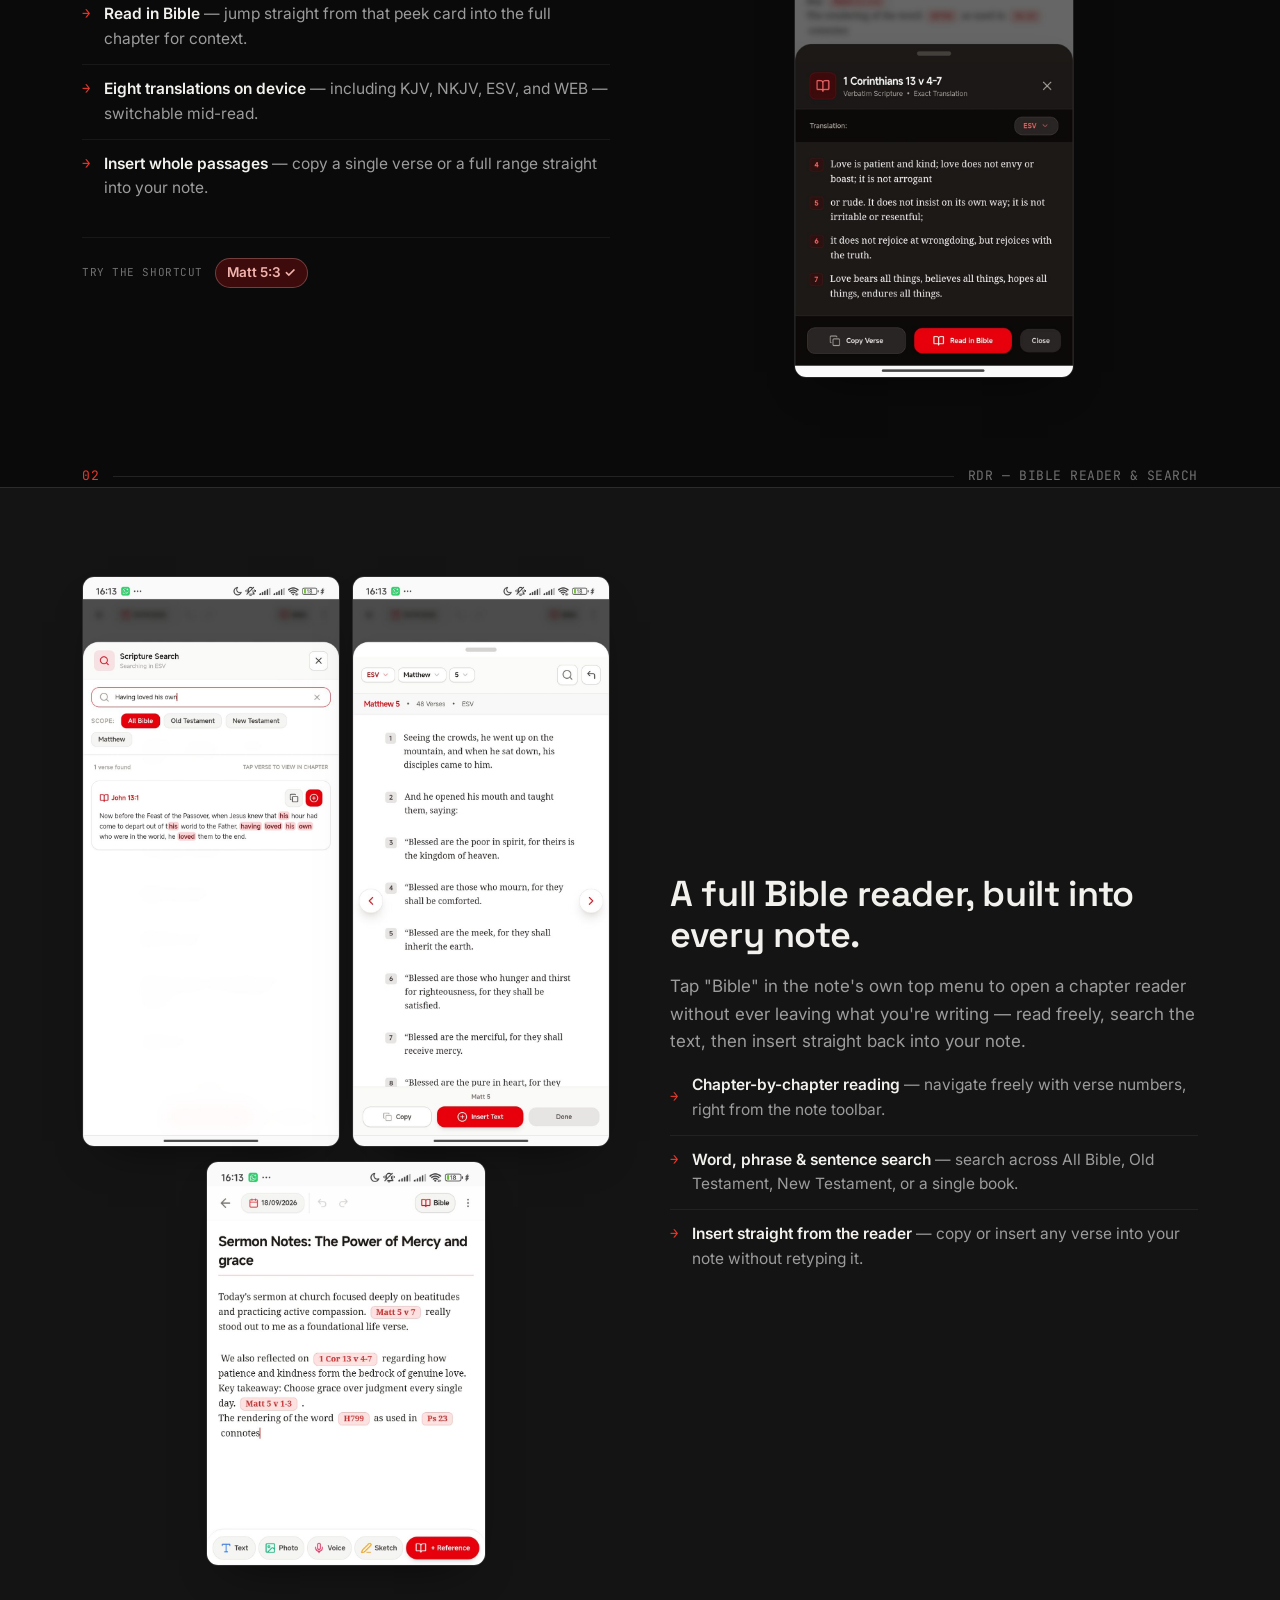
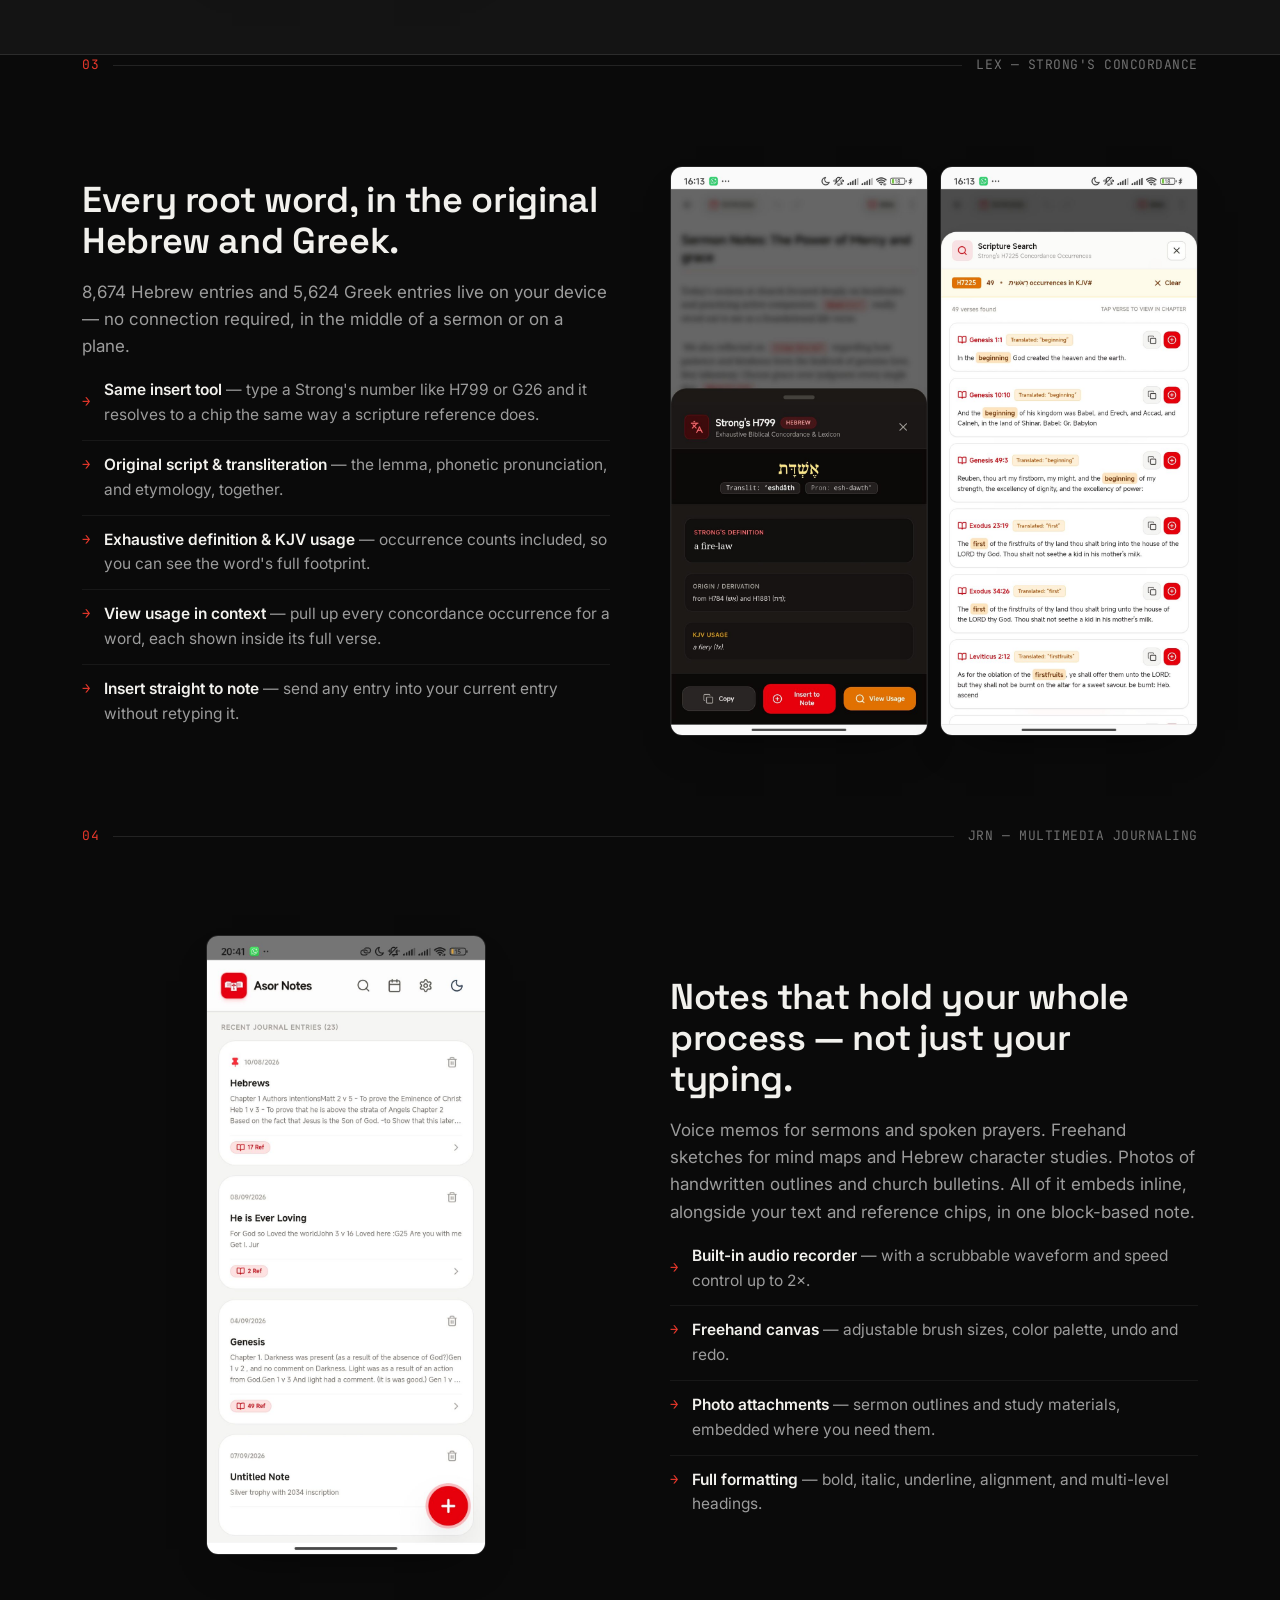
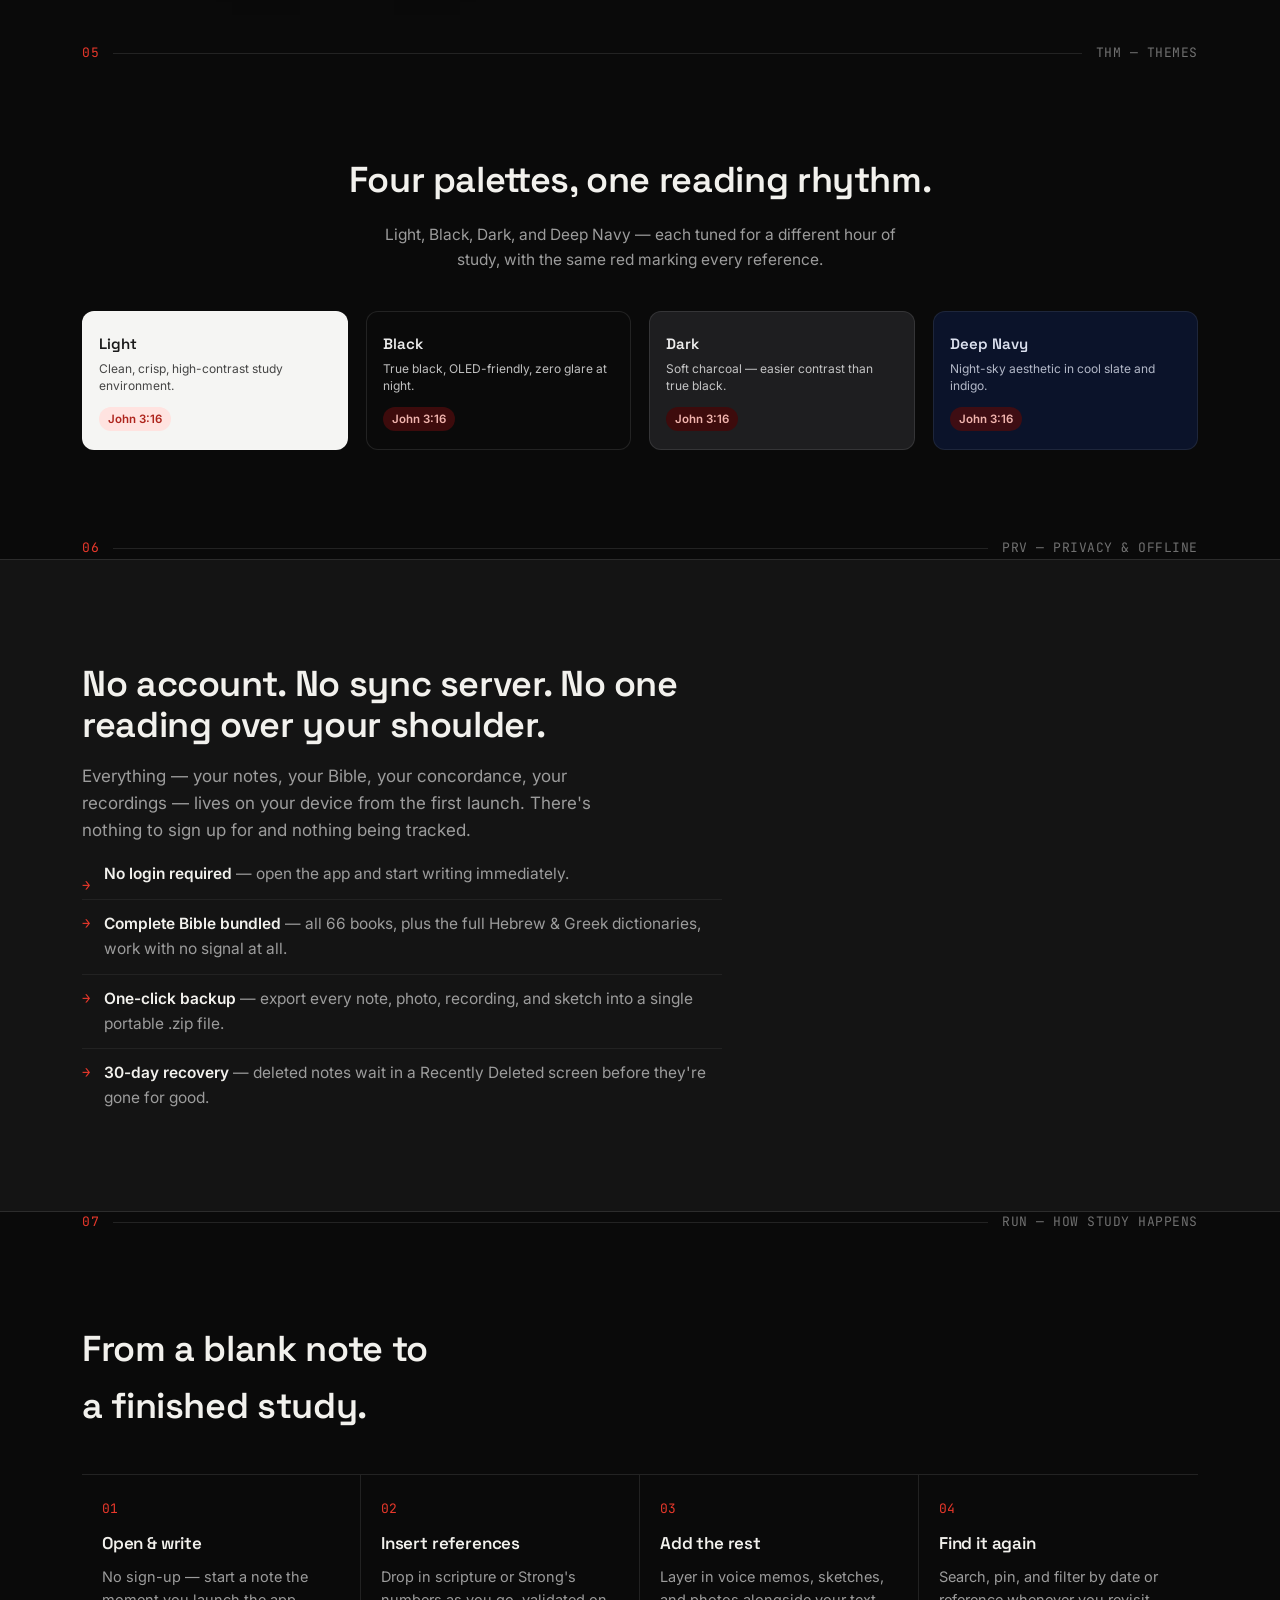
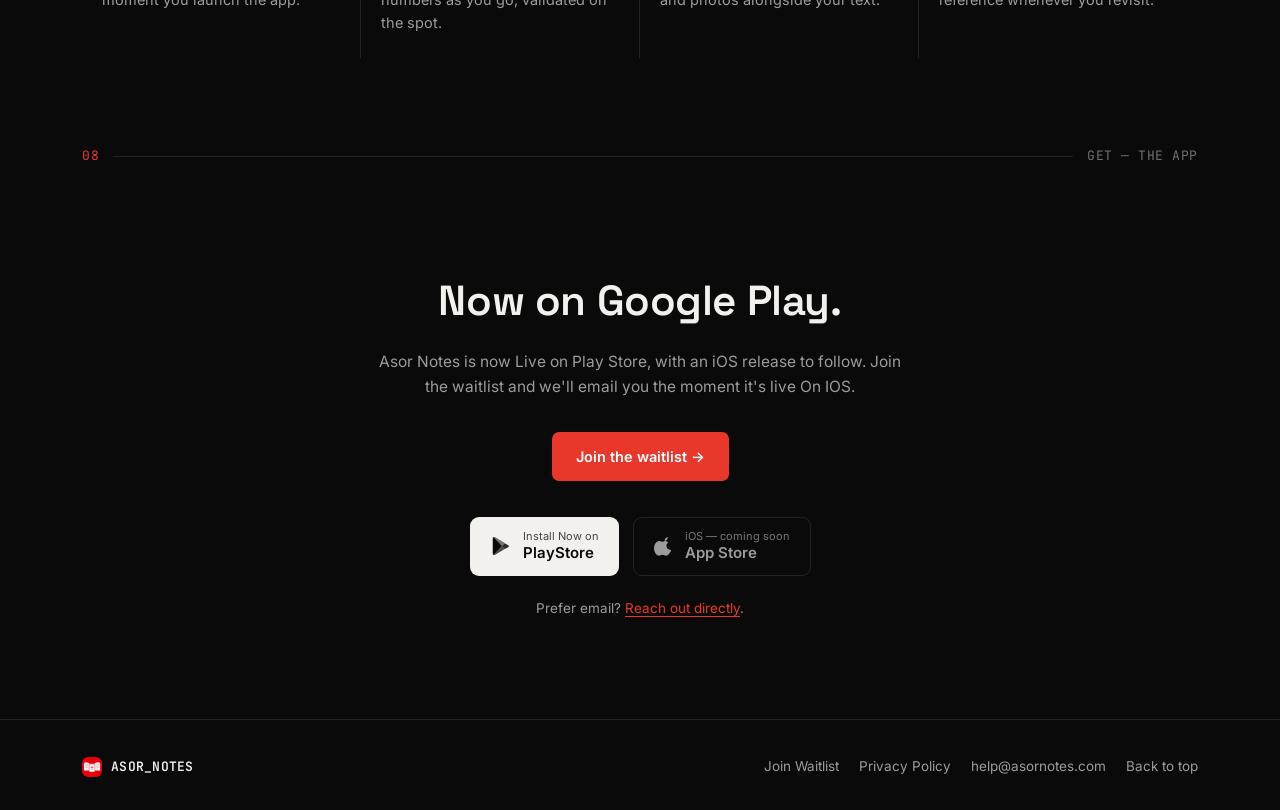
==== commit bdc656a4: "Update index.html" ====
--- a/index.html
+++ b/index.html
@@ -261,7 +261,7 @@
 
   <section class="install" id="install">
     <div class="wrap">
-      <h2>Coming soon to Google Play.</h2>
+      <h2>Now on Google Play.</h2>
       <p>Asor Notes is now Live on Play Store, with an iOS release to follow. Join the waitlist and we'll email you the moment it's live On IOS.</p>
 
       <div class="cta-row" style="justify-content:center; margin-top:32px;">
